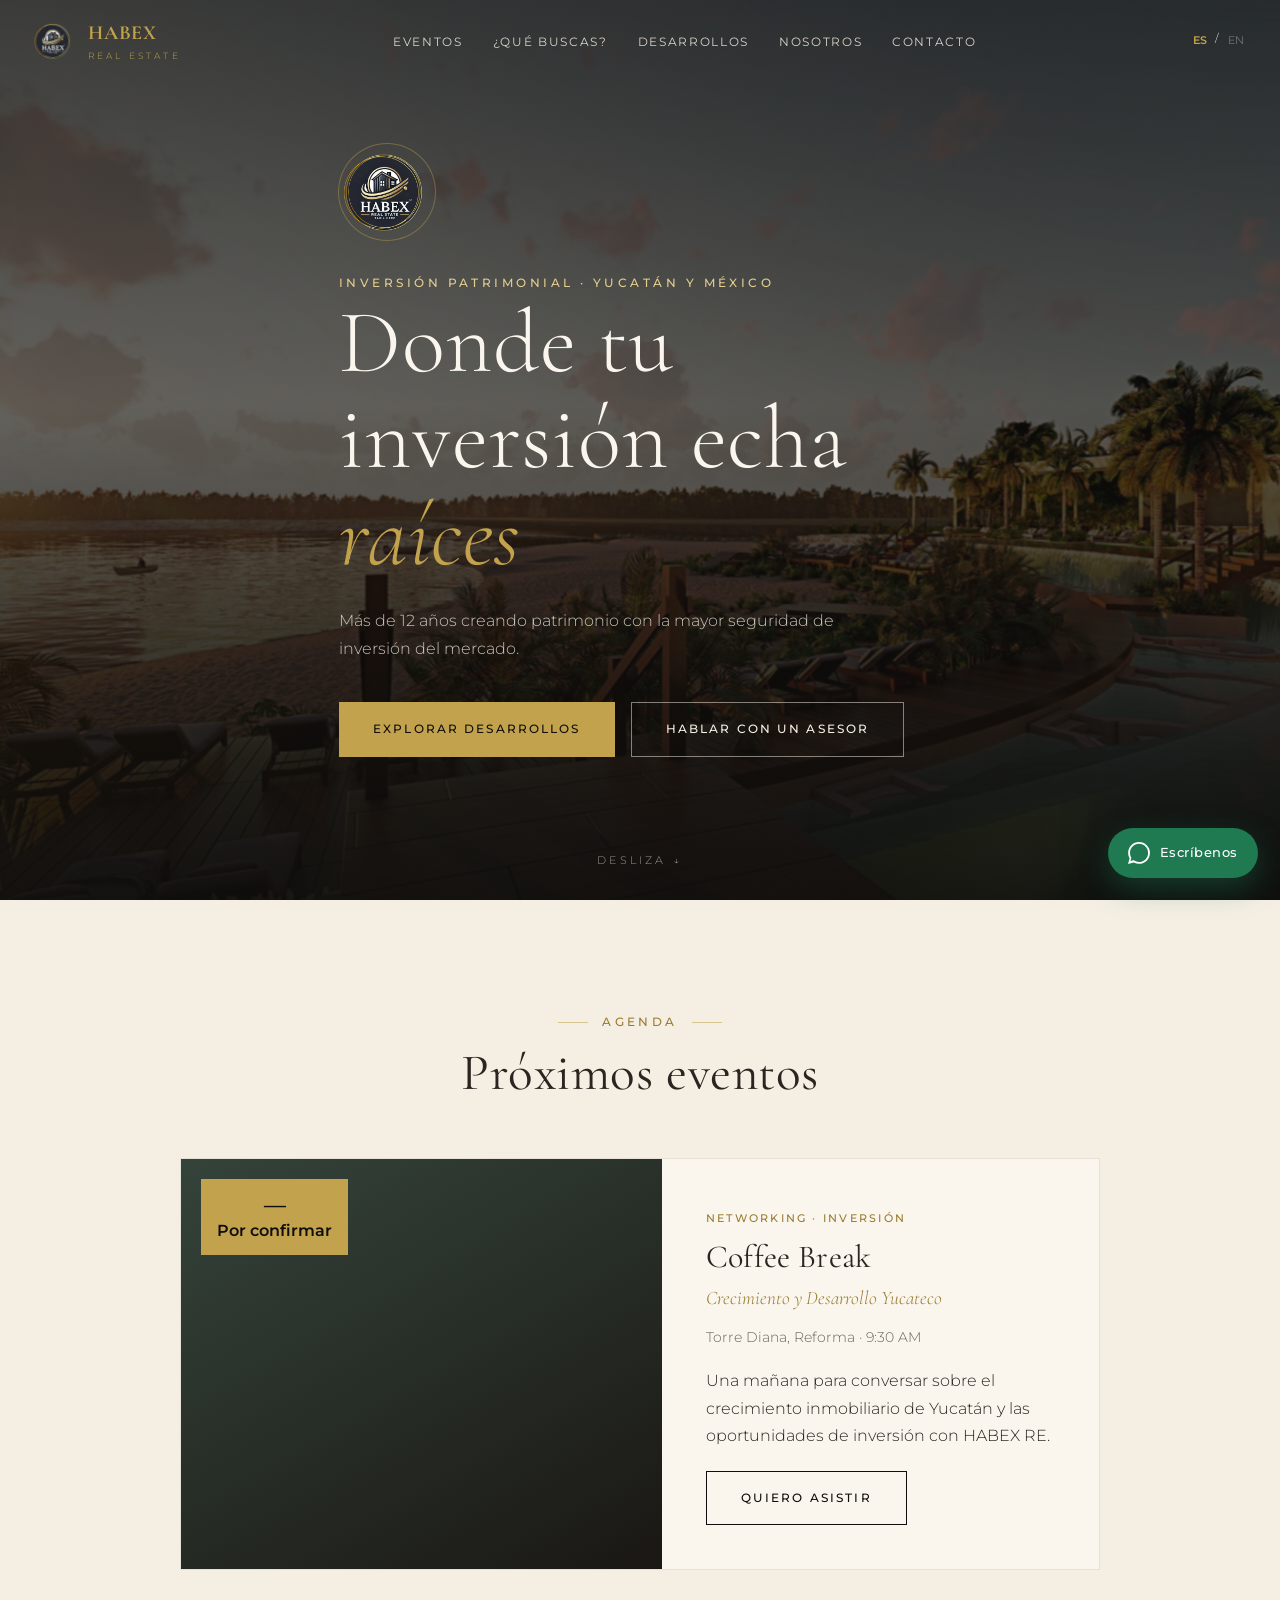
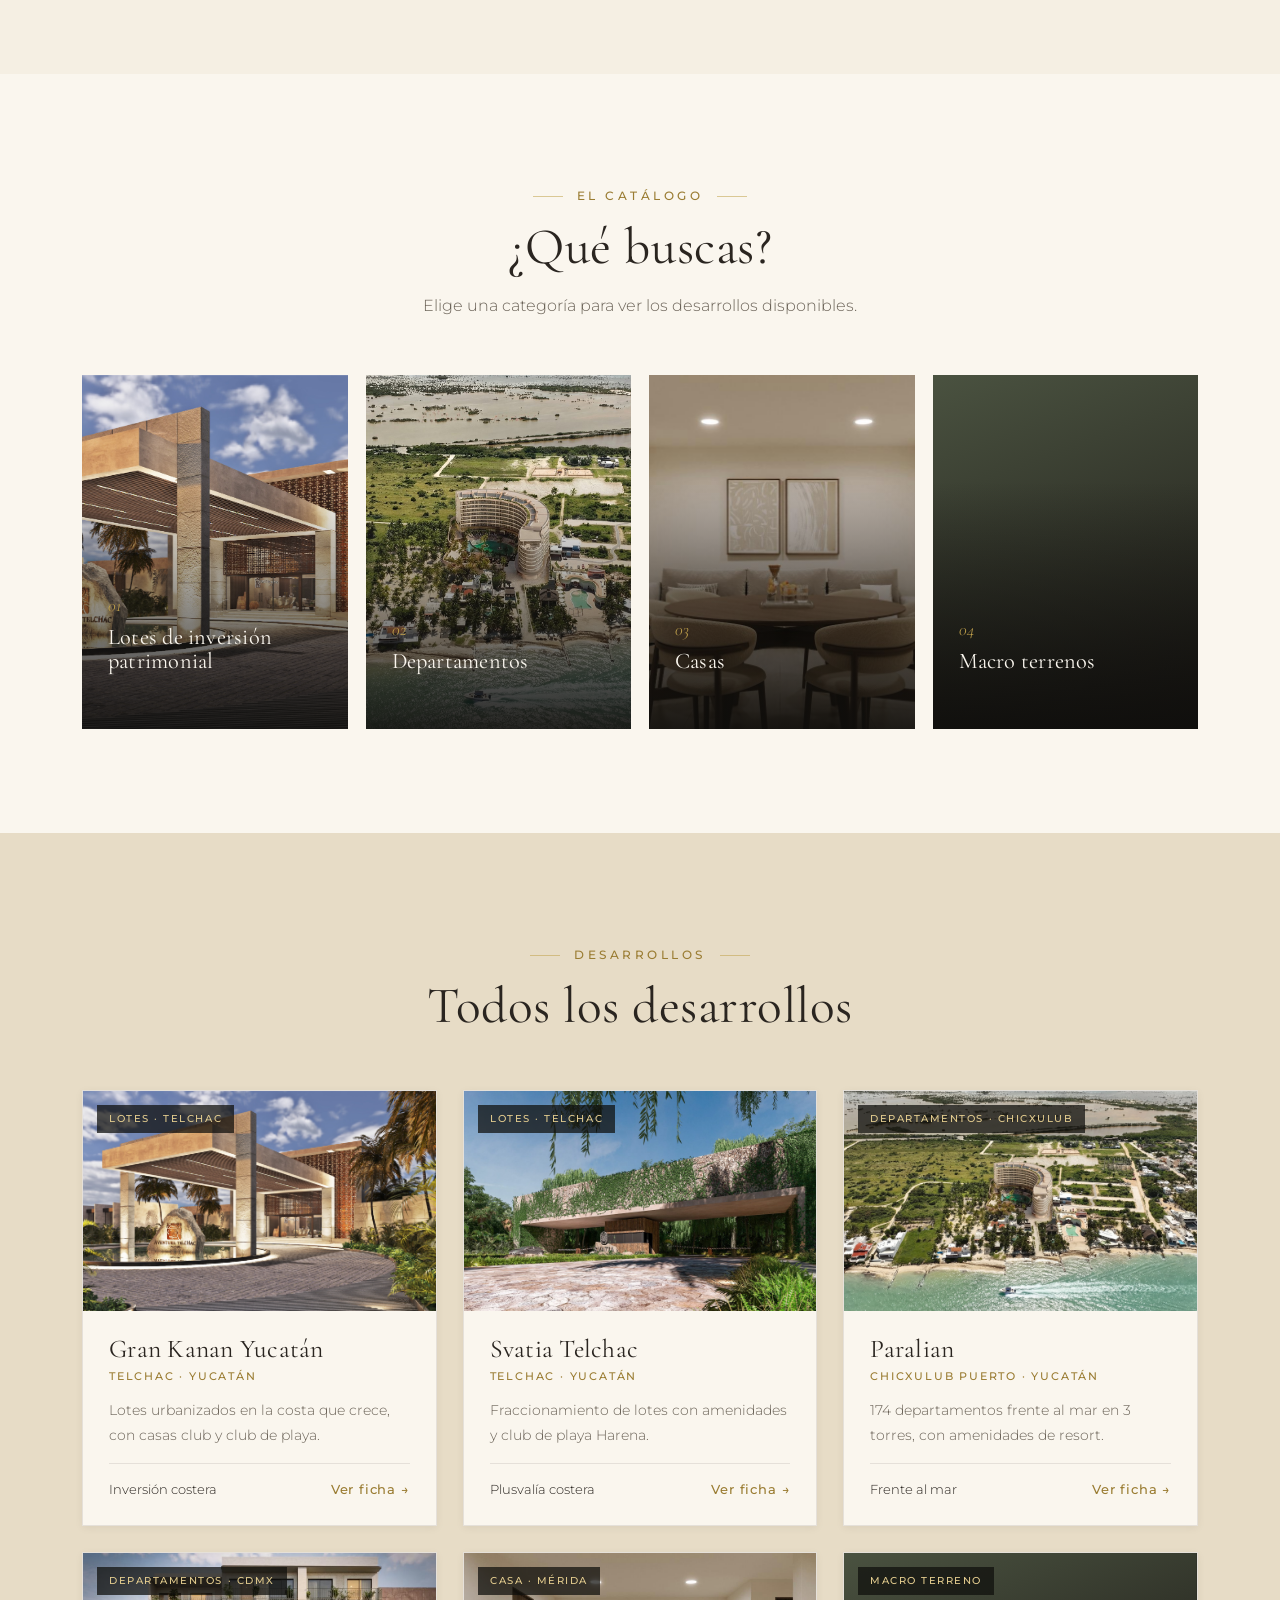
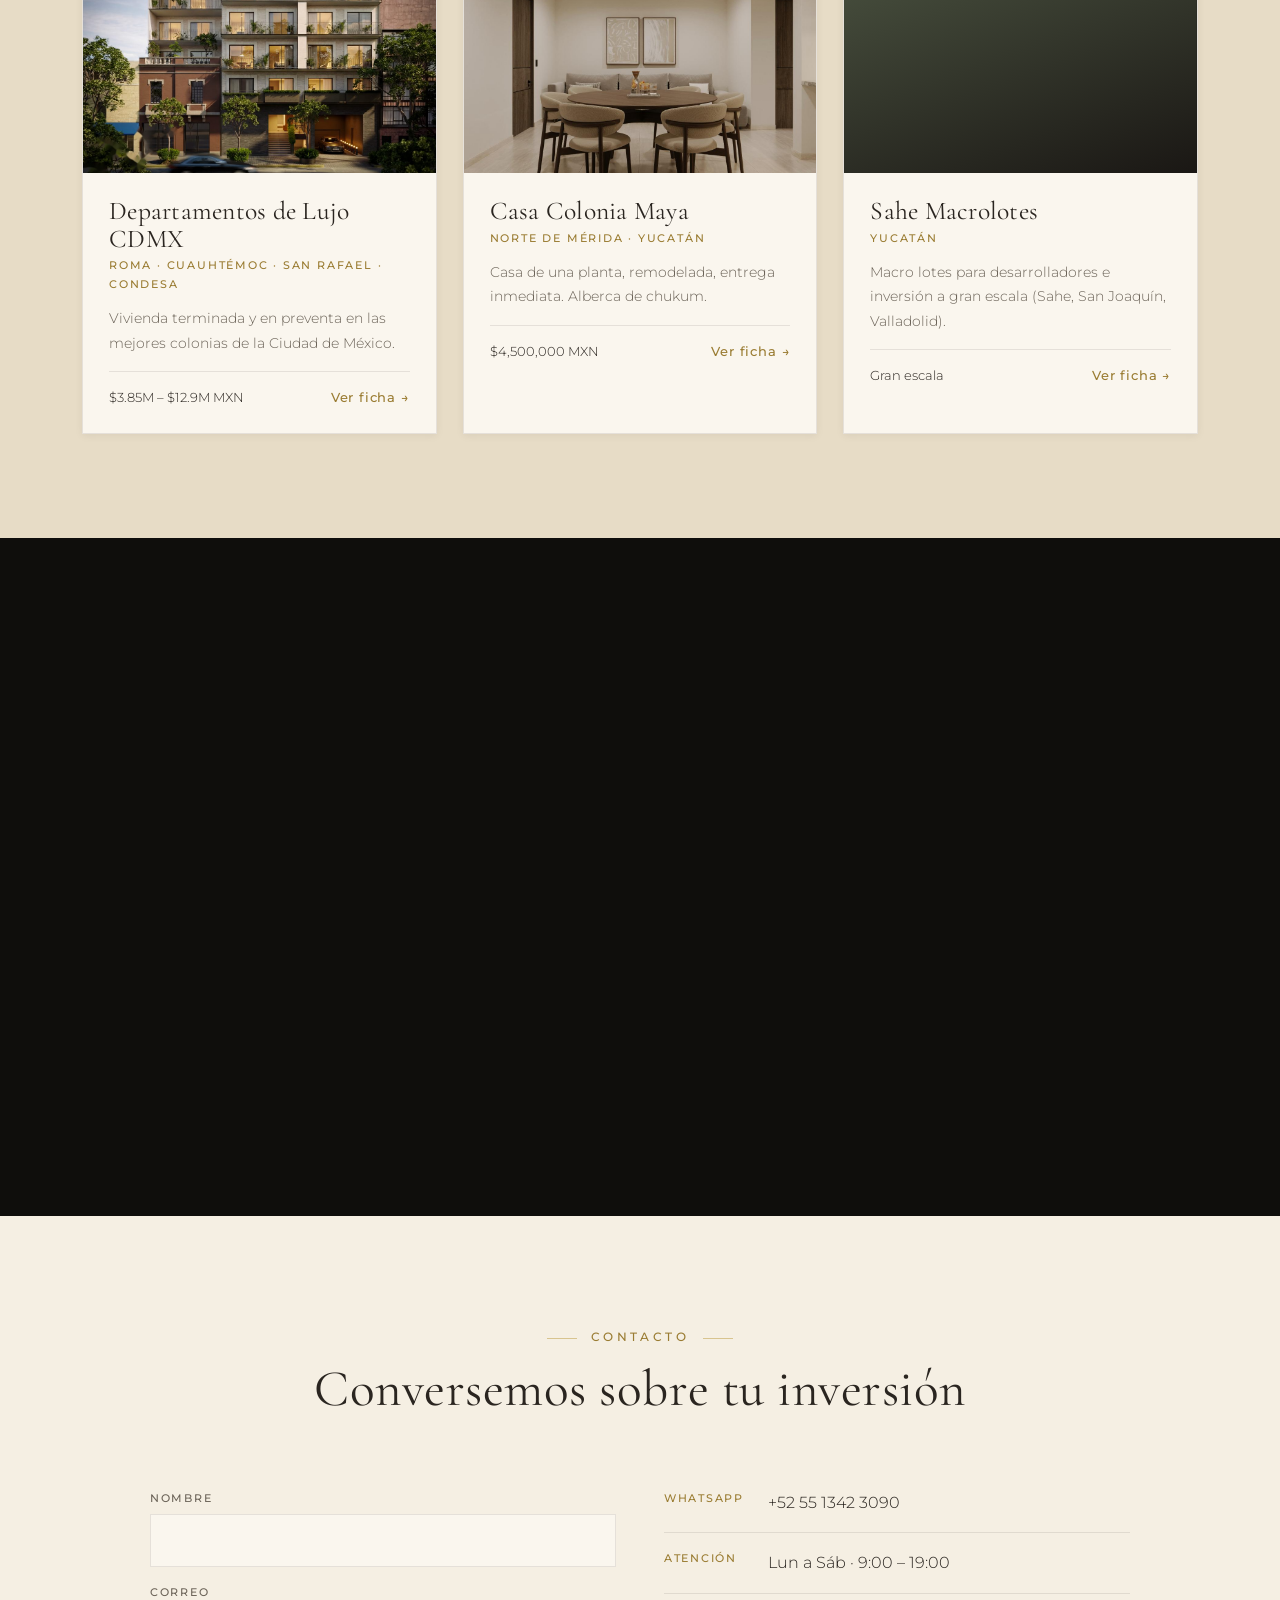
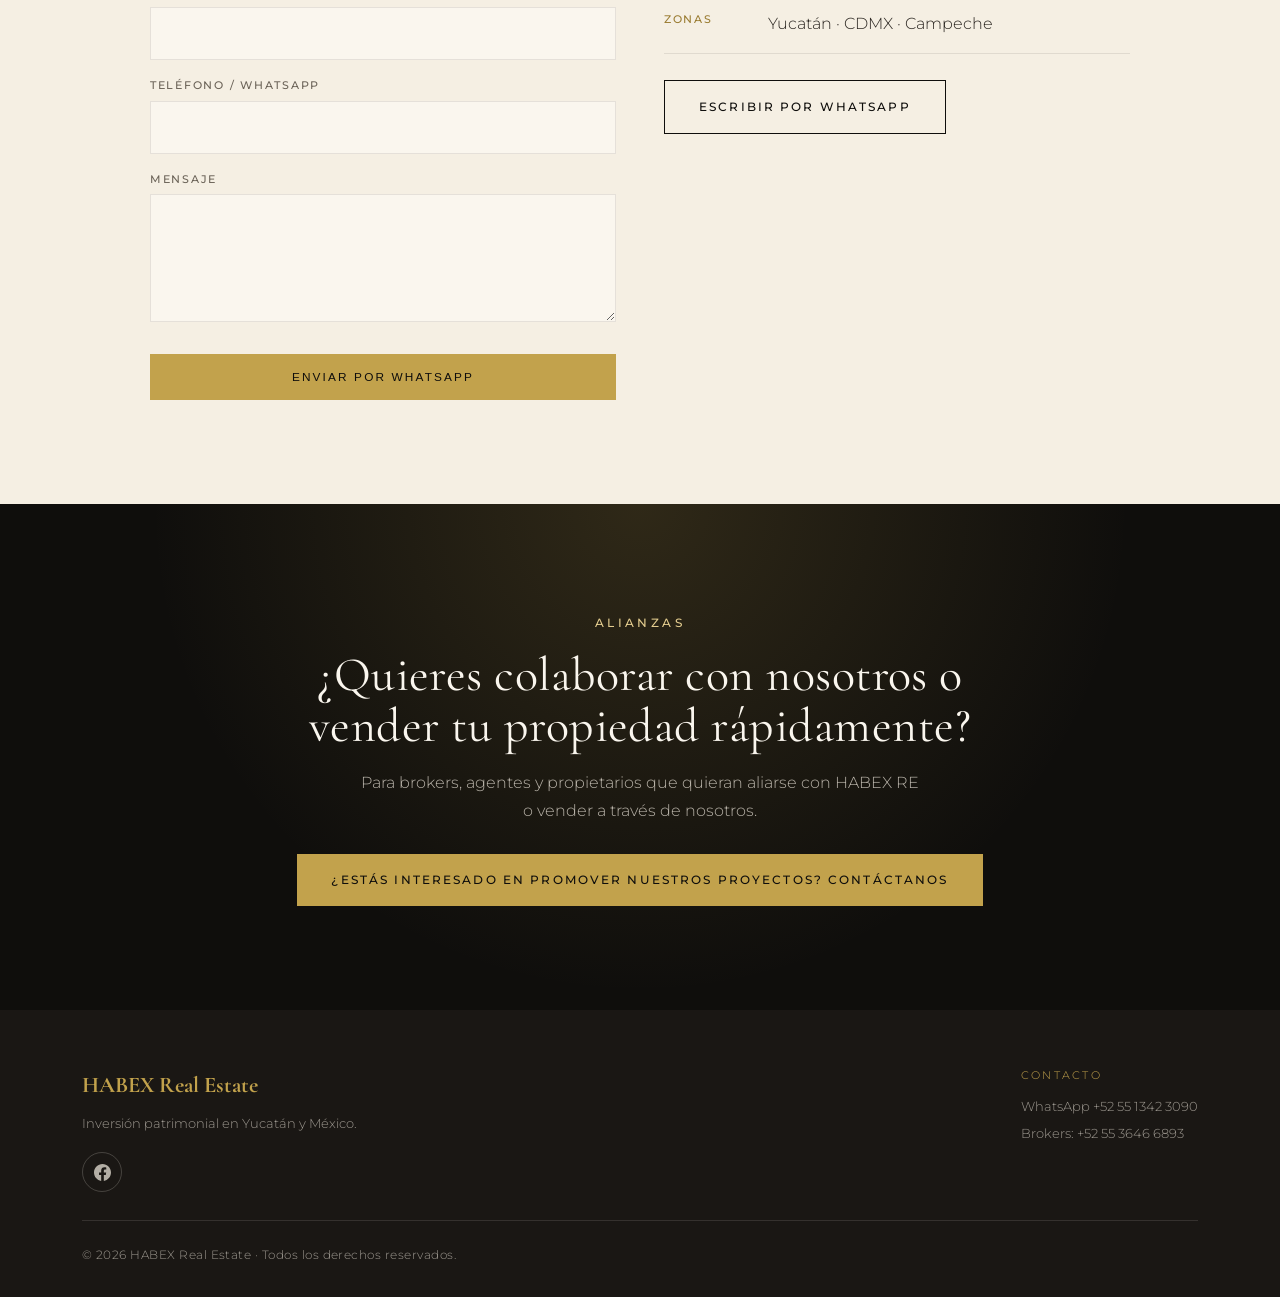
==== index.html @ e65653e1 "Sitio HABEX para publicacion en GitHub Pages" ====
<!DOCTYPE html>
<html lang="es">
<head>
<meta charset="UTF-8">
<meta name="viewport" content="width=device-width, initial-scale=1.0">
<title>HABEX Real Estate — Inversión patrimonial en Yucatán</title>
<meta name="description" content="HABEX Real Estate: lotes de inversión, departamentos, casas y macro terrenos en Yucatán y México. Más de 12 años creando patrimonio.">
<link rel="preconnect" href="https://fonts.googleapis.com">
<link rel="preconnect" href="https://fonts.gstatic.com" crossorigin>
<link href="https://fonts.googleapis.com/css2?family=Cormorant+Garamond:ital,wght@0,300;0,400;0,500;0,600;1,400;1,500&family=Montserrat:wght@300;400;500;600&display=swap" rel="stylesheet">
<link rel="stylesheet" href="assets/css/styles.css">
</head>
<body>

<a class="skip-link" href="#buscas" data-es="Saltar al contenido" data-en="Skip to content">Saltar al contenido</a>

<!-- ============ NAV ============ -->
<header class="nav" id="nav">
  <a href="#inicio" class="brand">
    <img src="assets/img/logo/habex-logo.png" alt="HABEX Real Estate">
    <span style="display:flex;flex-direction:column"><b>HABEX</b><span>Real Estate</span></span>
  </a>
  <nav>
    <ul>
      <li><a href="#eventos" data-es="Eventos" data-en="Events">Eventos</a></li>
      <li><a href="#buscas" data-es="¿Qué buscas?" data-en="What are you looking for?">¿Qué buscas?</a></li>
      <li><a href="#catalogo" data-es="Desarrollos" data-en="Properties">Desarrollos</a></li>
      <li><a href="#nosotros" data-es="Nosotros" data-en="About">Nosotros</a></li>
      <li><a href="#contacto" data-es="Contacto" data-en="Contact">Contacto</a></li>
    </ul>
  </nav>
  <div class="tools">
    <div class="lang">
      <button data-lang="es" class="active">ES</button><span>/</span><button data-lang="en">EN</button>
    </div>
    <button class="nav-toggle" id="navToggle" aria-label="Menú">☰</button>
  </div>
</header>

<!-- ============ HERO ============ -->
<section class="hero" id="inicio">
  <div class="bg" style="background-image:url('assets/img/gran-kanan/gran-kanan-02.png')"></div>
  <div class="wrap stagger">
    <img src="assets/img/logo/habex-logo.png" alt="HABEX" class="logo-xl reveal">
    <span class="eyebrow reveal" style="color:var(--dorado-claro)" data-es="Inversión patrimonial · Yucatán y México" data-en="Patrimonial investment · Yucatán & Mexico">Inversión patrimonial · Yucatán y México</span>
    <h1 class="reveal" data-es="Donde tu inversión echa <em>raíces</em>" data-en="Where your investment takes <em>root</em>">Donde tu inversión echa <em>raíces</em></h1>
    <p class="reveal" data-es="Más de 12 años creando patrimonio con la mayor seguridad de inversión del mercado." data-en="Over 12 years building wealth with the market's strongest investment security.">Más de 12 años creando patrimonio con la mayor seguridad de inversión del mercado.</p>
    <div class="cta-row reveal">
      <a href="#buscas" class="btn btn-gold" data-es="Explorar desarrollos" data-en="Explore properties">Explorar desarrollos</a>
      <a href="#contacto" class="btn btn-ghost-light" data-es="Hablar con un asesor" data-en="Talk to an advisor">Hablar con un asesor</a>
    </div>
  </div>
  <div class="scroll-hint" data-es="Desliza" data-en="Scroll">Desliza ↓</div>
</section>

<!-- ============ EVENTOS ============ -->
<section class="sec sec-events" id="eventos">
  <div class="wrap">
    <div class="sec-head reveal">
      <span class="eyebrow" data-es="Agenda" data-en="Calendar">Agenda</span>
      <h2 data-es="Próximos eventos" data-en="Upcoming events">Próximos eventos</h2>
    </div>
    <div class="event reveal">
      <div class="img">
        <div class="date"><b>—</b><span data-es="Por confirmar" data-en="TBC">Por confirmar</span></div>
      </div>
      <div class="body">
        <span class="tag" data-es="Networking · Inversión" data-en="Networking · Investment">Networking · Inversión</span>
        <h3>Coffee Break</h3>
        <p style="font-family:var(--serif);font-style:italic;font-size:1.2rem;color:var(--dorado-oscuro);margin-bottom:10px" data-es="Crecimiento y Desarrollo Yucateco" data-en="Yucatán Growth & Development">Crecimiento y Desarrollo Yucateco</p>
        <div class="where">Torre Diana, Reforma · 9:30 AM</div>
        <p data-es="Una mañana para conversar sobre el crecimiento inmobiliario de Yucatán y las oportunidades de inversión con HABEX RE." data-en="A morning to discuss Yucatán's real estate growth and investment opportunities with HABEX RE.">Una mañana para conversar sobre el crecimiento inmobiliario de Yucatán y las oportunidades de inversión con HABEX RE.</p>
        <a href="#contacto" class="btn btn-ghost" style="margin-top:22px" data-es="Quiero asistir" data-en="I want to attend">Quiero asistir</a>
      </div>
    </div>
  </div>
</section>

<!-- ============ ¿QUÉ BUSCAS? ============ -->
<section class="sec" id="buscas">
  <div class="wrap">
    <div class="sec-head reveal">
      <span class="eyebrow" data-es="El catálogo" data-en="The catalog">El catálogo</span>
      <h2 data-es="¿Qué buscas?" data-en="What are you looking for?">¿Qué buscas?</h2>
      <p data-es="Elige una categoría para ver los desarrollos disponibles." data-en="Choose a category to see available properties.">Elige una categoría para ver los desarrollos disponibles.</p>
    </div>
    <div class="cats stagger">
      <a class="cat cat-fallback-1 reveal" data-filter="lotes" href="#catalogo">
        <div class="c-bg" style="background-image:url('assets/img/gran-kanan/gran-kanan-01.png')"></div>
        <span class="num">01</span>
        <h3 data-es="Lotes de inversión patrimonial" data-en="Patrimonial investment lots">Lotes de inversión patrimonial</h3>
        <span class="go" data-es="Ver desarrollos →" data-en="View properties →">Ver desarrollos →</span>
      </a>
      <a class="cat cat-fallback-2 reveal" data-filter="departamentos" href="#catalogo">
        <div class="c-bg" style="background-image:url('assets/img/paralian/paralian-01.jpg')"></div>
        <span class="num">02</span>
        <h3 data-es="Departamentos" data-en="Apartments">Departamentos</h3>
        <span class="go" data-es="Ver desarrollos →" data-en="View properties →">Ver desarrollos →</span>
      </a>
      <a class="cat cat-fallback-3 reveal" data-filter="casas" href="#catalogo">
        <div class="c-bg" style="background-image:url('assets/img/casa-colonia-maya/colonia-maya-01.png')"></div>
        <span class="num">03</span>
        <h3 data-es="Casas" data-en="Houses">Casas</h3>
        <span class="go" data-es="Ver desarrollos →" data-en="View properties →">Ver desarrollos →</span>
      </a>
      <a class="cat cat-fallback-4 reveal" data-filter="macro" href="#catalogo">
        <div class="c-bg"></div>
        <span class="num">04</span>
        <h3 data-es="Macro terrenos" data-en="Macro land">Macro terrenos</h3>
        <span class="go" data-es="Ver desarrollos →" data-en="View properties →">Ver desarrollos →</span>
      </a>
    </div>
  </div>
</section>

<!-- ============ CATÁLOGO ============ -->
<section class="sec sec-catalog" id="catalogo">
  <div class="wrap">
    <div class="sec-head reveal">
      <span class="eyebrow" data-es="Desarrollos" data-en="Properties">Desarrollos</span>
      <h2 id="catTitle" data-es="Todos los desarrollos" data-en="All properties">Todos los desarrollos</h2>
    </div>
    <div class="dev-grid stagger" id="devGrid">

      <article class="devcard reveal" data-cat="lotes">
        <a href="pages/desarrollo-gran-kanan.html"><div class="img" style="background-image:url('assets/img/gran-kanan/gran-kanan-01.png')"><span class="pill">Lotes · Telchac</span></div></a>
        <div class="body">
          <h3>Gran Kanan Yucatán</h3>
          <div class="loc">Telchac · Yucatán</div>
          <p class="desc" data-es="Lotes urbanizados en la costa que crece, con casas club y club de playa." data-en="Urbanized lots on the rising coast, with club houses and beach club.">Lotes urbanizados en la costa que crece, con casas club y club de playa.</p>
          <div class="row"><span data-es="Inversión costera" data-en="Coastal investment">Inversión costera</span><a class="more" href="pages/desarrollo-gran-kanan.html" data-es="Ver ficha →" data-en="View details →">Ver ficha →</a></div>
        </div>
      </article>

      <article class="devcard reveal" data-cat="lotes">
        <a href="pages/desarrollo-svatia.html"><div class="img" style="background-image:url('assets/img/svatia/svatia-01.jpg')"><span class="pill">Lotes · Telchac</span></div></a>
        <div class="body">
          <h3>Svatia Telchac</h3>
          <div class="loc">Telchac · Yucatán</div>
          <p class="desc" data-es="Fraccionamiento de lotes con amenidades y club de playa Harena." data-en="Lot development with amenities and Harena beach club.">Fraccionamiento de lotes con amenidades y club de playa Harena.</p>
          <div class="row"><span data-es="Plusvalía costera" data-en="Coastal appreciation">Plusvalía costera</span><a class="more" href="pages/desarrollo-svatia.html" data-es="Ver ficha →" data-en="View details →">Ver ficha →</a></div>
        </div>
      </article>

      <article class="devcard reveal" data-cat="departamentos">
        <a href="pages/desarrollo-paralian.html"><div class="img" style="background-image:url('assets/img/paralian/paralian-01.jpg')"><span class="pill">Departamentos · Chicxulub</span></div></a>
        <div class="body">
          <h3>Paralian</h3>
          <div class="loc">Chicxulub Puerto · Yucatán</div>
          <p class="desc" data-es="174 departamentos frente al mar en 3 torres, con amenidades de resort." data-en="174 beachfront apartments in 3 towers, with resort amenities.">174 departamentos frente al mar en 3 torres, con amenidades de resort.</p>
          <div class="row"><span data-es="Frente al mar" data-en="Beachfront">Frente al mar</span><a class="more" href="pages/desarrollo-paralian.html" data-es="Ver ficha →" data-en="View details →">Ver ficha →</a></div>
        </div>
      </article>

      <article class="devcard reveal" data-cat="departamentos">
        <a href="pages/desarrollo-cdmx.html"><div class="img" style="background-image:url('assets/img/cdmx/cdmx-01.jpg')"><span class="pill" data-es="Departamentos · CDMX" data-en="Apartments · CDMX">Departamentos · CDMX</span></div></a>
        <div class="body">
          <h3 data-es="Departamentos de Lujo CDMX" data-en="Luxury Apartments CDMX">Departamentos de Lujo CDMX</h3>
          <div class="loc">Roma · Cuauhtémoc · San Rafael · Condesa</div>
          <p class="desc" data-es="Vivienda terminada y en preventa en las mejores colonias de la Ciudad de México." data-en="Move-in-ready and presale homes in Mexico City's best neighborhoods.">Vivienda terminada y en preventa en las mejores colonias de la Ciudad de México.</p>
          <div class="row"><span>$3.85M – $12.9M MXN</span><a class="more" href="pages/desarrollo-cdmx.html" data-es="Ver ficha →" data-en="View details →">Ver ficha →</a></div>
        </div>
      </article>

      <article class="devcard reveal" data-cat="casas">
        <a href="pages/desarrollo-colonia-maya.html"><div class="img" style="background-image:url('assets/img/casa-colonia-maya/colonia-maya-01.png')"><span class="pill" data-es="Casa · Mérida" data-en="House · Mérida">Casa · Mérida</span></div></a>
        <div class="body">
          <h3 data-es="Casa Colonia Maya" data-en="Colonia Maya House">Casa Colonia Maya</h3>
          <div class="loc" data-es="Norte de Mérida · Yucatán" data-en="North Mérida · Yucatán">Norte de Mérida · Yucatán</div>
          <p class="desc" data-es="Casa de una planta, remodelada, entrega inmediata. Alberca de chukum." data-en="Single-level remodeled house, immediate delivery. Chukum pool.">Casa de una planta, remodelada, entrega inmediata. Alberca de chukum.</p>
          <div class="row"><span>$4,500,000 MXN</span><a class="more" href="pages/desarrollo-colonia-maya.html" data-es="Ver ficha →" data-en="View details →">Ver ficha →</a></div>
        </div>
      </article>

      <article class="devcard reveal" data-cat="macro">
        <a href="pages/desarrollo-macroterrenos.html"><div class="img cat-fallback-4"><span class="pill" data-es="Macro terreno" data-en="Macro land">Macro terreno</span></div></a>
        <div class="body">
          <h3>Sahe Macrolotes</h3>
          <div class="loc">Yucatán</div>
          <p class="desc" data-es="Macro lotes para desarrolladores e inversión a gran escala (Sahe, San Joaquín, Valladolid)." data-en="Macro lots for developers and large-scale investment (Sahe, San Joaquín, Valladolid).">Macro lotes para desarrolladores e inversión a gran escala (Sahe, San Joaquín, Valladolid).</p>
          <div class="row"><span data-es="Gran escala" data-en="Large scale">Gran escala</span><a class="more" href="pages/desarrollo-macroterrenos.html" data-es="Ver ficha →" data-en="View details →">Ver ficha →</a></div>
        </div>
      </article>

    </div>
  </div>
</section>

<!-- ============ NOSOTROS ============ -->
<section class="sec sec-about" id="nosotros">
  <div class="wrap">
    <div class="sec-head reveal">
      <span class="eyebrow" data-es="Quiénes somos" data-en="About us">Quiénes somos</span>
      <h2 data-es="Patrimonio con raíces firmes" data-en="Wealth with firm roots">Patrimonio con raíces firmes</h2>
      <p data-es="Somos una empresa con más de 12 años de experiencia en el sector inmobiliario, dedicada a brindar el mejor servicio y las mejores inversiones en bienes raíces, con la mayor seguridad de inversión del mercado." data-en="A company with over 12 years of experience in real estate, dedicated to the best service and the best property investments, with the market's strongest investment security.">Somos una empresa con más de 12 años de experiencia en el sector inmobiliario, dedicada a brindar el mejor servicio y las mejores inversiones en bienes raíces, con la mayor seguridad de inversión del mercado.</p>
    </div>
    <div class="stats stagger">
      <div class="s reveal"><b>+12</b><span data-es="Años de experiencia" data-en="Years of experience">Años de experiencia</span></div>
      <div class="s reveal"><b>4</b><span data-es="Categorías de inversión" data-en="Investment categories">Categorías de inversión</span></div>
      <div class="s reveal"><b>100%</b><span data-es="Seguridad jurídica" data-en="Legal certainty">Seguridad jurídica</span></div>
    </div>
    <div class="about-grid stagger">
      <div class="item reveal"><h3 data-es="Responsabilidad" data-en="Responsibility">Responsabilidad</h3><p data-es="Acompañamos cada inversión de principio a fin, con procesos claros y seguros." data-en="We support every investment end to end, with clear and secure processes.">Acompañamos cada inversión de principio a fin, con procesos claros y seguros.</p></div>
      <div class="item reveal"><h3 data-es="Honestidad" data-en="Honesty">Honestidad</h3><p data-es="Información transparente: precios, rendimientos y avances reales, siempre." data-en="Transparent information: real prices, returns and progress, always.">Información transparente: precios, rendimientos y avances reales, siempre.</p></div>
      <div class="item reveal"><h3 data-es="Servicio" data-en="Service">Servicio</h3><p data-es="Atención personalizada para clientes, brokers y propietarios aliados." data-en="Personalized attention for clients, brokers and partner owners.">Atención personalizada para clientes, brokers y propietarios aliados.</p></div>
    </div>
  </div>
</section>

<!-- ============ CONTACTO ============ -->
<section class="sec sec-contact" id="contacto">
  <div class="wrap">
    <div class="sec-head reveal">
      <span class="eyebrow" data-es="Contacto" data-en="Contact">Contacto</span>
      <h2 data-es="Conversemos sobre tu inversión" data-en="Let's talk about your investment">Conversemos sobre tu inversión</h2>
    </div>
    <div class="contact-grid reveal">
      <form class="form" onsubmit="return habexSubmit(event)" novalidate>
        <label for="f-nombre" data-es="Nombre" data-en="Name">Nombre</label>
        <input id="f-nombre" type="text" name="nombre" required autocomplete="name">
        <label for="f-email" data-es="Correo" data-en="Email">Correo</label>
        <input id="f-email" type="email" name="email" required autocomplete="email">
        <label for="f-tel" data-es="Teléfono / WhatsApp" data-en="Phone / WhatsApp">Teléfono / WhatsApp</label>
        <input id="f-tel" type="tel" name="tel" autocomplete="tel" inputmode="tel">
        <label for="f-msg" data-es="Mensaje" data-en="Message">Mensaje</label>
        <textarea id="f-msg" name="mensaje" rows="4"></textarea>
        <button type="submit" class="btn btn-gold" style="margin-top:24px;width:100%;justify-content:center" data-es="Enviar por WhatsApp" data-en="Send via WhatsApp">Enviar por WhatsApp</button>
        <p class="form-msg" id="formMsg" role="status" aria-live="polite" hidden></p>
      </form>
      <div class="contact-info">
        <div class="line"><span class="k">WhatsApp</span><a href="https://wa.me/525513423090" target="_blank">+52 55 1342 3090</a></div>
        <div class="line"><span class="k" data-es="Atención" data-en="Hours">Atención</span><span data-es="Lun a Sáb · 9:00 – 19:00" data-en="Mon–Sat · 9:00 – 19:00">Lun a Sáb · 9:00 – 19:00</span></div>
        <div class="line"><span class="k" data-es="Zonas" data-en="Areas">Zonas</span><span>Yucatán · CDMX · Campeche</span></div>
        <a href="https://wa.me/525513423090" target="_blank" class="btn btn-ghost" style="margin-top:26px" data-es="Escribir por WhatsApp" data-en="Message on WhatsApp">Escribir por WhatsApp</a>
      </div>
    </div>
  </div>
</section>

<!-- ============ COLABORACIÓN ============ -->
<section class="sec sec-collab" id="colaboracion">
  <div class="wrap reveal">
    <span class="eyebrow" style="color:var(--dorado-claro)" data-es="Alianzas" data-en="Partnerships">Alianzas</span>
    <h2 data-es="¿Quieres colaborar con nosotros o vender tu propiedad rápidamente?" data-en="Want to partner with us or sell your property fast?">¿Quieres colaborar con nosotros o vender tu propiedad rápidamente?</h2>
    <p data-es="Para brokers, agentes y propietarios que quieran aliarse con HABEX RE o vender a través de nosotros." data-en="For brokers, agents and owners who want to partner with HABEX RE or sell through us.">Para brokers, agentes y propietarios que quieran aliarse con HABEX RE o vender a través de nosotros.</p>
    <a href="https://wa.me/525536466893?text=Estoy%20interesado%20en%20promover%20sus%20proyectos" target="_blank" class="btn btn-gold" data-es="¿Estás interesado en promover nuestros proyectos? Contáctanos" data-en="Interested in promoting our projects? Contact us">¿Estás interesado en promover nuestros proyectos? Contáctanos</a>
  </div>
</section>

<!-- ============ FOOTER ============ -->
<footer class="footer">
  <div class="wrap">
    <div class="top">
      <div class="brand"><b>HABEX Real Estate</b><p style="margin-top:8px;font-size:.82rem" data-es="Inversión patrimonial en Yucatán y México." data-en="Patrimonial investment in Yucatán & Mexico.">Inversión patrimonial en Yucatán y México.</p><div class="social"><a href="https://www.facebook.com/profile.php?id=61575187408330" target="_blank" rel="noopener" aria-label="Facebook"><svg viewBox="0 0 24 24"><path d="M24 12.07C24 5.4 18.63 0 12 0S0 5.4 0 12.07C0 18.1 4.39 23.1 10.13 24v-8.44H7.08v-3.49h3.05V9.41c0-3.02 1.79-4.69 4.53-4.69 1.31 0 2.68.24 2.68.24v2.97h-1.51c-1.49 0-1.95.93-1.95 1.88v2.26h3.32l-.53 3.49h-2.79V24C19.61 23.1 24 18.1 24 12.07z"/></svg></a></div></div>
      <div>
        <p style="color:var(--dorado);font-size:.7rem;letter-spacing:.2em;text-transform:uppercase;margin-bottom:10px" data-es="Contacto" data-en="Contact">Contacto</p>
        <p style="font-size:.84rem"><a href="https://wa.me/525513423090">WhatsApp +52 55 1342 3090</a></p>
        <p style="font-size:.84rem;margin-top:4px" data-es="Brokers:" data-en="Brokers:">Brokers: <a href="https://wa.me/525536466893">+52 55 3646 6893</a></p>
      </div>
    </div>
    <div class="legal">© <span id="yr"></span> HABEX Real Estate · <span data-es="Todos los derechos reservados." data-en="All rights reserved.">Todos los derechos reservados.</span></div>
  </div>
</footer>

<!-- WhatsApp flotante -->
<a href="https://wa.me/525513423090" target="_blank" class="wa-float" aria-label="WhatsApp">
  <svg viewBox="0 0 24 24"><path d="M.057 24l1.687-6.163a11.867 11.867 0 01-1.587-5.945C.16 5.335 5.495 0 12.05 0a11.82 11.82 0 018.413 3.488 11.82 11.82 0 013.48 8.414c-.003 6.557-5.338 11.892-11.893 11.892a11.9 11.9 0 01-5.688-1.448L.057 24zm6.597-3.807c1.676.995 3.276 1.591 5.392 1.592 5.448 0 9.886-4.434 9.889-9.885.002-5.462-4.415-9.89-9.881-9.892-5.452 0-9.887 4.434-9.889 9.884a9.86 9.86 0 001.51 5.26l-.999 3.648 3.978-1.197z"/></svg>
  <span data-es="Escríbenos" data-en="Chat with us">Escríbenos</span>
</a>

<script src="assets/js/main.js"></script>
</body>
</html>
---- assets/css/styles.css ----
/* ============================================================
   HABEX RE — Sistema de diseño "Luxury Natural"
   Tokens + componentes. Sin dependencias / sin build.
   ============================================================ */
:root{
  --negro:#0F0E0C; --carbon:#1A1714; --carbon2:#211D18;
  --dorado:#C2A24C; --dorado-claro:#E4CD8F; --dorado-oscuro:#9A7C32;
  --arena:#E7DCC6; --beige:#D9C9A8; --crema:#F5EFE3; --blanco:#FAF6EE;
  --terracota:#B0734E; --verde:#34433A; --olivo:#5A6650;
  --texto:#2A2520; --texto2:#6B6358;
  --linea:rgba(42,37,32,.10);
  --serif:'Cormorant Garamond',Georgia,serif;
  --sans:'Montserrat',-apple-system,Helvetica,Arial,sans-serif;
  --wrap:1180px; --ease:cubic-bezier(.22,.61,.36,1);
}
*{margin:0;padding:0;box-sizing:border-box}
html{scroll-behavior:smooth}
body{font-family:var(--sans);color:var(--texto);background:var(--blanco);line-height:1.7;font-weight:300;overflow-x:hidden}
img{max-width:100%;display:block}
a{color:inherit;text-decoration:none}
h1,h2,h3,h4{font-family:var(--serif);font-weight:400;line-height:1.08;letter-spacing:.01em}
.wrap{max-width:var(--wrap);margin:0 auto;padding:0 32px}
.eyebrow{font-size:.72rem;font-weight:500;letter-spacing:.3em;text-transform:uppercase;color:var(--dorado-oscuro)}
section{position:relative}
.sec{padding:104px 0}
.sec-head{max-width:720px;margin:0 auto 56px;text-align:center}
.sec-head h2{font-size:clamp(2rem,4.4vw,3.2rem);margin-top:14px}
.sec-head p{color:var(--texto2);margin-top:16px}

/* ---------- Botones ---------- */
.btn{display:inline-flex;align-items:center;gap:10px;font-size:.74rem;font-weight:500;letter-spacing:.18em;text-transform:uppercase;padding:16px 34px;cursor:pointer;border:none;transition:all .3s var(--ease)}
.btn-gold{background:var(--dorado);color:var(--negro)}
.btn-gold:hover{background:var(--dorado-claro);transform:translateY(-2px)}
.btn-ghost{background:transparent;color:var(--negro);border:1px solid currentColor}
.btn-ghost:hover{background:var(--negro);color:var(--crema)}
.btn-ghost-light{background:transparent;color:var(--crema);border:1px solid rgba(245,239,227,.5)}
.btn-ghost-light:hover{background:var(--crema);color:var(--negro)}

/* ---------- Header / Nav ---------- */
.nav{position:fixed;top:0;left:0;width:100%;z-index:50;display:flex;align-items:center;justify-content:space-between;padding:18px 32px;transition:all .4s var(--ease)}
.nav.scrolled{background:rgba(15,14,12,.92);backdrop-filter:blur(8px);padding:12px 32px;box-shadow:0 1px 0 rgba(194,162,76,.25)}
.nav .brand{display:flex;align-items:center;gap:12px;color:var(--crema)}
.nav .brand img{width:44px;height:44px;border-radius:50%}
.nav .brand b{font-family:var(--serif);font-size:1.25rem;letter-spacing:.04em}
.nav .brand span{font-size:.58rem;letter-spacing:.34em;text-transform:uppercase;color:var(--dorado);display:block;margin-top:-2px}
.nav ul{display:flex;gap:30px;list-style:none}
.nav ul a{color:var(--crema);font-size:.74rem;letter-spacing:.14em;text-transform:uppercase;font-weight:400;opacity:.85;transition:opacity .25s, color .25s}
.nav ul a:hover{opacity:1;color:var(--dorado-claro)}
.nav .tools{display:flex;align-items:center;gap:18px}
.lang{display:flex;gap:4px;font-size:.7rem;letter-spacing:.1em;color:var(--crema)}
.lang button{background:none;border:none;color:rgba(245,239,227,.5);cursor:pointer;font:inherit;padding:2px 4px}
.lang button.active{color:var(--dorado);font-weight:600}
.nav-toggle{display:none;background:none;border:none;color:var(--crema);font-size:1.6rem;cursor:pointer}

/* ---------- Hero ---------- */
.hero{min-height:100vh;display:flex;align-items:center;color:var(--crema);position:relative;background:var(--negro);overflow:hidden}
.hero .bg{position:absolute;inset:0;background-size:cover;background-position:center;opacity:.55}
.hero::after{content:"";position:absolute;inset:0;background:linear-gradient(to top,rgba(15,14,12,.92),rgba(15,14,12,.35) 55%,rgba(15,14,12,.6))}
.hero .wrap{position:relative;z-index:3}
.hero .logo-xl{width:96px;height:96px;border-radius:50%;margin-bottom:28px;box-shadow:0 0 0 1px rgba(194,162,76,.4)}
.hero h1{font-size:clamp(2.8rem,7vw,5.8rem);font-weight:300;color:var(--blanco);max-width:14ch}
.hero h1 em{color:var(--dorado);font-style:italic}
.hero p{margin-top:22px;max-width:520px;font-size:1.02rem;color:rgba(245,239,227,.8)}
.hero .cta-row{margin-top:40px;display:flex;gap:16px;flex-wrap:wrap}
.scroll-hint{position:absolute;bottom:30px;left:50%;transform:translateX(-50%);z-index:3;color:rgba(245,239,227,.6);font-size:.66rem;letter-spacing:.3em;text-transform:uppercase;animation:bob 2.4s infinite}
@keyframes bob{0%,100%{transform:translate(-50%,0)}50%{transform:translate(-50%,8px)}}

/* ---------- Eventos ---------- */
.sec-events{background:var(--crema)}
.event{display:grid;grid-template-columns:1.1fr 1fr;gap:0;background:var(--blanco);border:1px solid var(--linea);overflow:hidden;max-width:920px;margin:0 auto}
.event .img{min-height:300px;background:linear-gradient(150deg,#34433a,#1a1714);position:relative}
.event .img .date{position:absolute;top:20px;left:20px;background:var(--dorado);color:var(--negro);padding:10px 16px;text-align:center;font-weight:600}
.event .img .date b{display:block;font-family:var(--serif);font-size:1.8rem;line-height:1}
.event .body{padding:44px}
.event .body .tag{color:var(--dorado-oscuro);font-size:.7rem;letter-spacing:.2em;text-transform:uppercase;font-weight:500}
.event .body h3{font-size:2rem;margin:10px 0 8px}
.event .body .where{color:var(--texto2);font-size:.9rem;margin-bottom:18px}

/* ---------- ¿Qué buscas? ---------- */
.cats{display:grid;grid-template-columns:repeat(4,1fr);gap:18px}
.cat{position:relative;aspect-ratio:3/4;color:var(--crema);overflow:hidden;display:flex;flex-direction:column;justify-content:flex-end;padding:26px;cursor:pointer;transition:transform .5s var(--ease)}
.cat .c-bg{position:absolute;inset:0;background-size:cover;background-position:center;transition:transform .8s var(--ease)}
.cat::after{content:"";position:absolute;inset:0;background:linear-gradient(transparent 30%,rgba(15,14,12,.9))}
.cat:hover{transform:translateY(-8px)}
.cat:hover .c-bg{transform:scale(1.08)}
.cat .num,.cat h3,.cat .go{position:relative;z-index:2}
.cat .num{font-family:var(--serif);font-style:italic;color:var(--dorado);font-size:1.1rem}
.cat h3{font-size:1.4rem;margin-top:4px;color:var(--blanco)}
.cat .go{font-size:.66rem;letter-spacing:.2em;text-transform:uppercase;color:var(--dorado-claro);margin-top:12px;opacity:0;transform:translateY(8px);transition:all .4s var(--ease)}
.cat:hover .go{opacity:1;transform:translateY(0)}
.cat-fallback-1{background:linear-gradient(160deg,#3a4a3c,#1a1714)}
.cat-fallback-2{background:linear-gradient(160deg,#7a6a44,#1a1714)}
.cat-fallback-3{background:linear-gradient(160deg,#9a6b48,#1a1714)}
.cat-fallback-4{background:linear-gradient(160deg,#4a5240,#1a1714)}

/* ---------- Catálogo ---------- */
.sec-catalog{background:var(--arena)}
.dev-grid{display:grid;grid-template-columns:repeat(3,1fr);gap:26px}
.devcard{background:var(--blanco);border:1px solid var(--linea);overflow:hidden;transition:transform .4s var(--ease),box-shadow .4s var(--ease)}
.devcard:hover{transform:translateY(-6px);box-shadow:0 18px 40px rgba(15,14,12,.14)}
.devcard .img{height:220px;background-size:cover;background-position:center;background-color:var(--carbon);position:relative}
.devcard .img .pill{position:absolute;top:14px;left:14px;background:rgba(15,14,12,.72);color:var(--dorado-claro);font-size:.6rem;letter-spacing:.16em;text-transform:uppercase;padding:6px 12px;font-weight:500}
.devcard .body{padding:24px 26px}
.devcard h3{font-size:1.6rem}
.devcard .loc{font-size:.7rem;letter-spacing:.16em;text-transform:uppercase;color:var(--dorado-oscuro);margin:4px 0 12px;font-weight:500}
.devcard .desc{font-size:.9rem;color:var(--texto2);min-height:48px}
.devcard .row{display:flex;justify-content:space-between;align-items:center;border-top:1px solid var(--linea);padding-top:14px;margin-top:16px;font-size:.84rem}
.devcard .row .more{color:var(--dorado-oscuro);font-weight:500;letter-spacing:.06em}

/* ---------- Quiénes somos ---------- */
.sec-about{background:var(--negro);color:var(--crema)}
.sec-about .sec-head h2,.sec-about .sec-head{color:var(--crema)}
.about-grid{display:grid;grid-template-columns:repeat(3,1fr);gap:24px;margin-top:40px}
.about-grid .item{border-top:1px solid rgba(194,162,76,.4);padding-top:20px}
.about-grid .item h3{color:var(--dorado-claro);font-size:1.4rem;margin-bottom:8px}
.about-grid .item p{color:rgba(245,239,227,.75);font-size:.92rem}
.stats{display:flex;gap:56px;justify-content:center;margin-top:8px;flex-wrap:wrap}
.stats .s b{font-family:var(--serif);font-style:italic;color:var(--dorado);font-size:3rem;display:block;line-height:1}
.stats .s span{font-size:.72rem;letter-spacing:.2em;text-transform:uppercase;color:rgba(245,239,227,.6)}

/* ---------- Contacto ---------- */
.sec-contact{background:var(--crema)}
.contact-grid{display:grid;grid-template-columns:1fr 1fr;gap:48px;max-width:980px;margin:0 auto}
.form label{display:block;font-size:.68rem;letter-spacing:.16em;text-transform:uppercase;color:var(--texto2);margin:16px 0 6px;font-weight:500}
.form input,.form textarea{width:100%;border:1px solid var(--linea);background:var(--blanco);padding:13px 16px;font:inherit;font-size:.92rem;color:var(--texto);transition:border-color .25s}
.form input:focus,.form textarea:focus{outline:none;border-color:var(--dorado);box-shadow:0 0 0 3px rgba(194,162,76,.18)}
.form input.invalid,.form textarea.invalid{border-color:var(--terracota);background:rgba(176,115,78,.05)}
.form-msg{margin-top:18px;padding:14px 18px;font-size:.9rem;line-height:1.5}
.form-msg.ok{background:rgba(52,67,58,.1);border-left:3px solid var(--verde);color:var(--texto)}
.form-msg.error{background:rgba(176,115,78,.1);border-left:3px solid var(--terracota);color:var(--texto)}
.contact-info .line{display:flex;gap:14px;align-items:flex-start;padding:16px 0;border-bottom:1px solid var(--linea)}
.contact-info .line .k{font-size:.68rem;letter-spacing:.16em;text-transform:uppercase;color:var(--dorado-oscuro);font-weight:500;min-width:90px}

/* ---------- Colaboración ---------- */
.sec-collab{background:var(--negro);color:var(--crema);text-align:center;position:relative;overflow:hidden}
.sec-collab::before{content:"";position:absolute;inset:0;background:radial-gradient(circle at 50% 0,rgba(194,162,76,.18),transparent 60%)}
.sec-collab>.wrap{position:relative;z-index:2}
.sec-collab h2{font-size:clamp(1.9rem,4vw,3rem);color:var(--blanco);max-width:780px;margin:14px auto 16px}
.sec-collab p{color:rgba(245,239,227,.72);max-width:560px;margin:0 auto 30px}

/* ---------- Footer ---------- */
.footer{background:var(--carbon);color:rgba(245,239,227,.6);padding:56px 0 32px}
.footer .top{display:flex;justify-content:space-between;gap:30px;flex-wrap:wrap;border-bottom:1px solid rgba(245,239,227,.12);padding-bottom:28px}
.footer .brand b{font-family:var(--serif);color:var(--dorado);font-size:1.4rem}
.footer a:hover{color:var(--dorado-claro)}
.footer .legal{margin-top:24px;font-size:.74rem;letter-spacing:.04em}
.footer .social{display:flex;gap:12px;margin-top:18px}
.footer .social a{display:inline-flex;align-items:center;justify-content:center;width:40px;height:40px;border:1px solid rgba(245,239,227,.2);border-radius:50%;color:rgba(245,239,227,.7);transition:border-color .25s var(--ease),color .25s var(--ease),transform .25s var(--ease)}
.footer .social a:hover{border-color:var(--dorado);color:var(--dorado);transform:translateY(-2px)}
.footer .social svg{width:17px;height:17px;fill:currentColor}

/* ---------- WhatsApp flotante ---------- */
.wa-float{position:fixed;right:22px;bottom:22px;z-index:60;display:flex;align-items:center;gap:10px;background:#1f7a52;color:#fff;padding:14px 20px;border-radius:50px;font-size:.8rem;font-weight:500;letter-spacing:.04em;box-shadow:0 10px 30px rgba(31,122,82,.4);transition:transform .3s var(--ease)}
.wa-float:hover{transform:scale(1.05)}
.wa-float svg{width:22px;height:22px;fill:#fff}

/* ---------- Scroll reveal ---------- */
.reveal{opacity:0;transform:translateY(28px);transition:opacity .9s var(--ease),transform .9s var(--ease)}
.reveal.in{opacity:1;transform:none}

/* ---------- i18n ---------- */
[data-en]{}

/* ---------- Responsive ---------- */
@media(max-width:980px){
  .dev-grid,.about-grid{grid-template-columns:repeat(2,1fr)}
  .cats{grid-template-columns:repeat(2,1fr)}
  .event,.contact-grid{grid-template-columns:1fr}
  .event .img{min-height:220px}
}
@media(max-width:880px){
  .nav ul{display:none}
  .nav.open ul{display:flex;position:absolute;top:100%;left:0;width:100%;flex-direction:column;background:rgba(15,14,12,.97);padding:20px 32px;gap:18px}
  .nav-toggle{display:block}
}
@media(max-width:720px){
  .dev-grid,.about-grid,.cats{grid-template-columns:1fr}
  .sec{padding:72px 0}
  .stats{gap:32px}
}
@media(prefers-reduced-motion:reduce){
  *{animation:none!important;transition:none!important}
  .reveal{opacity:1;transform:none}
  .reveal-l,.reveal-r,.reveal-scale{opacity:1!important;transform:none!important}
}

/* ============================================================
   FASE A — Capa editorial "Luxury Natural" + componentes de ficha
   (aditivo; eleva el sistema sin romper lo existente)
   ============================================================ */
:root{
  /* Escala de elevación consistente */
  --sh-1:0 2px 8px rgba(15,14,12,.06);
  --sh-2:0 14px 34px rgba(15,14,12,.12);
  --sh-3:0 28px 70px rgba(15,14,12,.20);
  /* Acentos de oro */
  --oro-grad:linear-gradient(120deg,var(--dorado-oscuro),var(--dorado-claro) 55%,var(--dorado));
  --oro-line:linear-gradient(90deg,transparent,var(--dorado) 50%,transparent);
  /* Ritmo vertical editorial */
  --gap-sec:clamp(80px,10vw,140px);
}

/* ---------- Skip link (accesibilidad) ---------- */
.skip-link{position:fixed;left:12px;top:-60px;z-index:200;background:var(--dorado);color:var(--negro);padding:12px 20px;font-size:.78rem;font-weight:600;letter-spacing:.06em;transition:top .2s var(--ease)}
.skip-link:focus{top:12px;outline:2px solid var(--negro);outline-offset:2px}

/* ---------- Tipografía editorial ---------- */
.display{font-family:var(--serif);font-weight:300;line-height:.98;letter-spacing:-.02em;font-size:clamp(2.8rem,8vw,7rem)}
.display em{font-style:italic;color:var(--dorado)}
.lead{font-size:clamp(1.02rem,1.6vw,1.22rem);line-height:1.75;color:var(--texto2);font-weight:300}
.index-num{font-family:var(--serif);font-style:italic;color:rgba(194,162,76,.32);font-size:clamp(3rem,7vw,5.5rem);line-height:1;display:block}

/* Cabecera de sección con filete de oro */
.sec-head .eyebrow{display:inline-flex;align-items:center;gap:14px}
.sec-head .eyebrow::before,.sec-head .eyebrow::after{content:"";width:30px;height:1px;background:var(--dorado);opacity:.55}
.sec-head.left{text-align:left;margin-left:0}

/* ---------- Botones: micro-interacción de brillo ---------- */
.btn{position:relative;overflow:hidden}
.btn::after{content:"";position:absolute;top:0;left:-120%;width:60%;height:100%;background:linear-gradient(100deg,transparent,rgba(255,255,255,.28),transparent);transform:skewX(-18deg);transition:left .6s var(--ease)}
.btn:hover::after{left:140%}
.btn:focus-visible{outline:2px solid var(--dorado);outline-offset:3px}
a:focus-visible,button:focus-visible{outline:2px solid var(--dorado);outline-offset:3px}

/* ---------- Reveal: variantes y escalonado ---------- */
.reveal-l{opacity:0;transform:translateX(-34px);transition:opacity .9s var(--ease),transform .9s var(--ease)}
.reveal-r{opacity:0;transform:translateX(34px);transition:opacity .9s var(--ease),transform .9s var(--ease)}
.reveal-scale{opacity:0;transform:scale(.94);transition:opacity .9s var(--ease),transform .9s var(--ease)}
.reveal-l.in,.reveal-r.in,.reveal-scale.in{opacity:1;transform:none}
.stagger>.reveal,.stagger>.reveal-l,.stagger>.reveal-r,.stagger>.reveal-scale{transition-delay:calc(var(--i,0)*90ms)}

/* Elevar tarjetas del catálogo con la nueva escala de sombra */
.devcard{box-shadow:var(--sh-1)}
.devcard:hover{box-shadow:var(--sh-3)}
.devcard .img{transition:transform .8s var(--ease)}
.devcard:hover .img{transform:scale(1.05)}
.devcard .img{will-change:transform}
/* Animación al filtrar el catálogo (¿Qué buscas?) */
@keyframes cardIn{from{opacity:0;transform:translateY(16px)}to{opacity:1;transform:none}}
.devcard.filter-in{animation:cardIn .5s var(--ease) both}

/* ============================================================
   Componentes de FICHA DE DESARROLLO (reutilizables)
   ============================================================ */

/* Hero de ficha */
.dp-hero{min-height:78vh;display:flex;align-items:flex-end;color:var(--crema);position:relative;background:var(--negro);overflow:hidden}
.dp-hero .bg{position:absolute;inset:0;background-size:cover;background-position:center;opacity:.6;transform:scale(1.04)}
.dp-hero::after{content:"";position:absolute;inset:0;background:linear-gradient(to top,rgba(15,14,12,.94),rgba(15,14,12,.25) 60%,rgba(15,14,12,.5))}
.dp-hero .wrap{position:relative;z-index:3;padding-bottom:clamp(40px,6vw,72px)}
.dp-hero h1{font-size:clamp(2.6rem,6.5vw,5rem);color:var(--blanco);font-weight:300;letter-spacing:-.02em;max-width:16ch}
.dp-hero .sub{margin-top:16px;max-width:560px;color:rgba(245,239,227,.82);font-size:1.02rem}
.breadcrumb{font-size:.7rem;letter-spacing:.18em;text-transform:uppercase;color:var(--dorado-claro);margin-bottom:18px;display:flex;gap:8px;align-items:center}
.breadcrumb a:hover{color:var(--blanco)}

/* Barra CTA sticky */
.sticky-cta{position:fixed;top:0;left:0;width:100%;z-index:40;background:rgba(15,14,12,.94);backdrop-filter:blur(10px);border-bottom:1px solid rgba(194,162,76,.28);color:var(--crema);transform:translateY(-100%);transition:transform .4s var(--ease)}
.sticky-cta.show{transform:none}
/* En fichas conviven nav fijo + barra sticky: desplaza la barra bajo el nav */
body.dp .sticky-cta.show{transform:translateY(64px)}
/* Fichas: nav siempre con fondo oscuro para contraste de los links crema */
body.dp .nav{background:rgba(15,14,12,.92);backdrop-filter:blur(8px);box-shadow:0 1px 0 rgba(194,162,76,.25)}
.sticky-cta .bar{display:flex;align-items:center;justify-content:space-between;gap:20px;padding:14px 32px;max-width:var(--wrap);margin:0 auto}
.sticky-cta .meta b{font-family:var(--serif);font-size:1.15rem;color:var(--blanco);display:block;line-height:1.1}
.sticky-cta .meta span{font-size:.72rem;letter-spacing:.14em;text-transform:uppercase;color:var(--dorado-claro)}
.sticky-cta .acts{display:flex;gap:12px;flex-shrink:0}

/* Galería + lightbox (CSS :target, sin JS) */
.gallery{display:grid;grid-template-columns:repeat(4,1fr);grid-auto-rows:200px;gap:14px}
.gallery a{position:relative;overflow:hidden;background:var(--carbon)}
.gallery a img{width:100%;height:100%;object-fit:cover;transition:transform .7s var(--ease)}
.gallery a:hover img{transform:scale(1.07)}
.gallery a::after{content:"";position:absolute;inset:0;background:linear-gradient(transparent 60%,rgba(15,14,12,.35));opacity:0;transition:opacity .3s}
.gallery a:hover::after{opacity:1}
.gallery .g-wide{grid-column:span 2}
.gallery .g-tall{grid-row:span 2}
.gallery .g-big{grid-column:span 2;grid-row:span 2}
.gallery a .g-cap{position:absolute;left:0;right:0;bottom:0;z-index:2;padding:24px 14px 11px;font-size:.72rem;font-weight:500;letter-spacing:.03em;color:var(--crema);background:linear-gradient(transparent,rgba(15,14,12,.8));pointer-events:none;transform:translateY(8px);opacity:0;transition:opacity .35s var(--ease),transform .35s var(--ease)}
.gallery a:hover .g-cap{opacity:1;transform:none}
@media(hover:none){.gallery a .g-cap{opacity:1;transform:none}}
.lightbox{position:fixed;inset:0;z-index:200;background:rgba(10,9,8,.94);display:flex;align-items:center;justify-content:center;opacity:0;pointer-events:none;transition:opacity .35s var(--ease);padding:32px}
.lightbox:target{opacity:1;pointer-events:auto}
.lightbox img{max-width:92vw;max-height:88vh;object-fit:contain;box-shadow:var(--sh-3)}
.lightbox .close{position:absolute;top:26px;right:32px;color:var(--crema);font-size:2rem;line-height:1;width:48px;height:48px;display:flex;align-items:center;justify-content:center}

/* Facts / cifras clave */
.facts{display:grid;grid-template-columns:repeat(4,1fr);gap:24px}
.fact{border-top:1px solid var(--linea);padding-top:18px}
.fact b{font-family:var(--serif);font-size:clamp(1.8rem,3vw,2.4rem);display:block;color:var(--dorado-oscuro);line-height:1;font-variant-numeric:tabular-nums}
.fact span{font-size:.72rem;letter-spacing:.12em;text-transform:uppercase;color:var(--texto2);margin-top:8px;display:block}

/* Tarjeta de precio + financiamiento */
.price-card{background:var(--negro);color:var(--crema);padding:clamp(28px,4vw,44px);position:relative;overflow:hidden}
.price-card::before{content:"";position:absolute;inset:0;background:radial-gradient(circle at 80% 0,rgba(194,162,76,.16),transparent 55%)}
.price-card>*{position:relative;z-index:2}
.price-card .tag{font-size:.7rem;letter-spacing:.2em;text-transform:uppercase;color:var(--dorado-claro)}
.price-card .p{font-family:var(--serif);font-size:clamp(2.4rem,5vw,3.4rem);color:var(--dorado);line-height:1.05;margin:6px 0 4px;font-variant-numeric:tabular-nums}
.price-card .note{color:rgba(245,239,227,.7);font-size:.88rem}
.price-card .plans{margin:22px 0 26px;border-top:1px solid rgba(245,239,227,.14)}
.price-card .plans .pl{display:flex;justify-content:space-between;padding:12px 0;border-bottom:1px solid rgba(245,239,227,.12);font-size:.9rem}
.price-card .plans .pl .k{color:rgba(245,239,227,.62)}
.price-card .plans .pl b{font-weight:500;font-variant-numeric:tabular-nums}

/* Lista de especificaciones */
.specs{list-style:none}
.specs li{display:flex;justify-content:space-between;gap:24px;padding:14px 0;border-bottom:1px solid var(--linea);font-size:.94rem}
.specs li .k{color:var(--texto2)}
.specs li .v{font-weight:500;text-align:right}

/* Avance de obra */
.progress .head{display:flex;justify-content:space-between;align-items:baseline;margin-bottom:10px}
.progress .head .pct{font-family:var(--serif);font-style:italic;color:var(--dorado-oscuro);font-size:1.6rem}
.progress-bar{height:8px;background:var(--arena);border-radius:6px;overflow:hidden}
.progress-bar i{display:block;height:100%;background:var(--oro-grad);border-radius:6px;width:0;transition:width 1.2s var(--ease)}
.progress .stage{font-size:.74rem;letter-spacing:.12em;text-transform:uppercase;color:var(--texto2);margin-top:10px}

/* ROI / plusvalía */
.roi{display:grid;grid-template-columns:repeat(3,1fr);gap:20px}
.roi .r{background:var(--blanco);border:1px solid var(--linea);padding:26px 24px;text-align:center;transition:transform .4s var(--ease),box-shadow .4s var(--ease)}
.roi .r:hover{transform:translateY(-5px);box-shadow:var(--sh-2)}
.roi .r b{font-family:var(--serif);font-style:italic;color:var(--dorado);font-size:2.4rem;display:block;line-height:1;font-variant-numeric:tabular-nums}
.roi .r span{font-size:.74rem;letter-spacing:.12em;text-transform:uppercase;color:var(--texto2);margin-top:10px;display:block}

/* Amenidades en chips */
.amenities{display:flex;flex-wrap:wrap;gap:10px}
.amenities .am{display:inline-flex;align-items:center;gap:8px;border:1px solid var(--linea);padding:10px 16px;font-size:.82rem;color:var(--texto);background:var(--blanco);transition:border-color .25s,color .25s}
.amenities .am:hover{border-color:var(--dorado);color:var(--dorado-oscuro)}
.amenities .am svg{width:15px;height:15px;stroke:var(--dorado-oscuro);fill:none;stroke-width:1.6}

/* Testimonios / prueba social */
.testi-grid{display:grid;grid-template-columns:repeat(3,1fr);gap:20px;margin-top:32px}
.testi{background:var(--blanco);border:1px solid var(--linea);padding:28px 26px;display:flex;flex-direction:column;gap:16px;position:relative;transition:transform .4s var(--ease),box-shadow .4s var(--ease)}
.testi:hover{transform:translateY(-5px);box-shadow:var(--sh-2)}
.testi .stars{color:var(--dorado);letter-spacing:3px;font-size:.95rem}
.testi blockquote{font-family:var(--serif);font-size:1.04rem;line-height:1.5;color:var(--texto);font-style:italic;margin:0}
.testi .who{display:flex;align-items:center;gap:12px;margin-top:auto}
.testi .who .av{width:42px;height:42px;border-radius:50%;background:var(--arena);color:var(--dorado-oscuro);display:flex;align-items:center;justify-content:center;font-weight:600;font-size:.95rem;flex:0 0 auto}
.testi .who b{font-size:.9rem;display:block;line-height:1.2}
.testi .who span{font-size:.76rem;color:var(--texto2)}
.testi .tag{position:absolute;top:12px;right:12px;font-size:.58rem;letter-spacing:.12em;text-transform:uppercase;color:var(--texto2);background:var(--crema);border:1px solid var(--linea);padding:3px 8px}
@media(max-width:860px){.testi-grid{grid-template-columns:1fr}}

/* Ubicación / mapa */
.mapbox{position:relative;height:380px;background:var(--carbon2);overflow:hidden;border:1px solid var(--linea)}
.mapbox iframe{width:100%;height:100%;border:0;filter:grayscale(.3) contrast(1.05)}
.mapbox .pin{position:absolute;inset:0;display:flex;flex-direction:column;align-items:center;justify-content:center;color:var(--crema);background:linear-gradient(160deg,#34433a,#1a1714);text-align:center;gap:10px}
.mapbox .pin svg{width:34px;height:34px;stroke:var(--dorado);fill:none;stroke-width:1.5}

/* Galería / media en preparación (desarrollos sin imágenes aún) */
.media-soon{min-height:320px;display:flex;flex-direction:column;align-items:center;justify-content:center;gap:16px;text-align:center;background:linear-gradient(160deg,var(--verde),var(--carbon));color:var(--crema);border:1px solid var(--linea);padding:48px 32px}
.media-soon svg{width:40px;height:40px;stroke:var(--dorado);fill:none;stroke-width:1.3}
.media-soon h3{color:var(--blanco);font-size:1.6rem}
.media-soon p{color:rgba(245,239,227,.78);max-width:440px;font-size:.92rem}

/* Tabla de modelos (departamentos) */
.models{width:100%;border-collapse:collapse;font-size:.92rem}
.models th,.models td{text-align:left;padding:13px 14px;border-bottom:1px solid var(--linea)}
.models th{font-size:.68rem;letter-spacing:.14em;text-transform:uppercase;color:var(--texto2);font-weight:500}
.models td:last-child,.models th:last-child{text-align:right;font-variant-numeric:tabular-nums}
.models tr:hover td{background:rgba(194,162,76,.06)}

/* Layout de dos columnas para ficha */
.dp-two{display:grid;grid-template-columns:1.5fr 1fr;gap:clamp(32px,5vw,64px);align-items:start}
.dp-aside{position:sticky;top:90px}

/* Cinta de cierre CTA */
.dp-cta{background:var(--negro);color:var(--crema);text-align:center;position:relative;overflow:hidden}
.dp-cta::before{content:"";position:absolute;inset:0;background:radial-gradient(circle at 50% 120%,rgba(194,162,76,.2),transparent 60%)}
.dp-cta>.wrap{position:relative;z-index:2}

/* ---------- Responsive de componentes de ficha ---------- */
@media(max-width:980px){
  .dp-two{grid-template-columns:1fr}
  .dp-aside{position:static}
  .roi{grid-template-columns:repeat(3,1fr)}
}
@media(max-width:720px){
  .gallery{grid-template-columns:repeat(2,1fr);grid-auto-rows:150px}
  .gallery .g-big,.gallery .g-wide{grid-column:span 2}
  .gallery .g-big{grid-row:span 1}
  .facts{grid-template-columns:repeat(2,1fr)}
  .roi{grid-template-columns:1fr}
  .sticky-cta .meta span{display:none}
  .sticky-cta .bar{padding:12px 20px}
  .sticky-cta .acts .btn-ghost-light{display:none}
  .sticky-cta .meta b{white-space:nowrap;overflow:hidden;text-overflow:ellipsis;max-width:50vw}
}
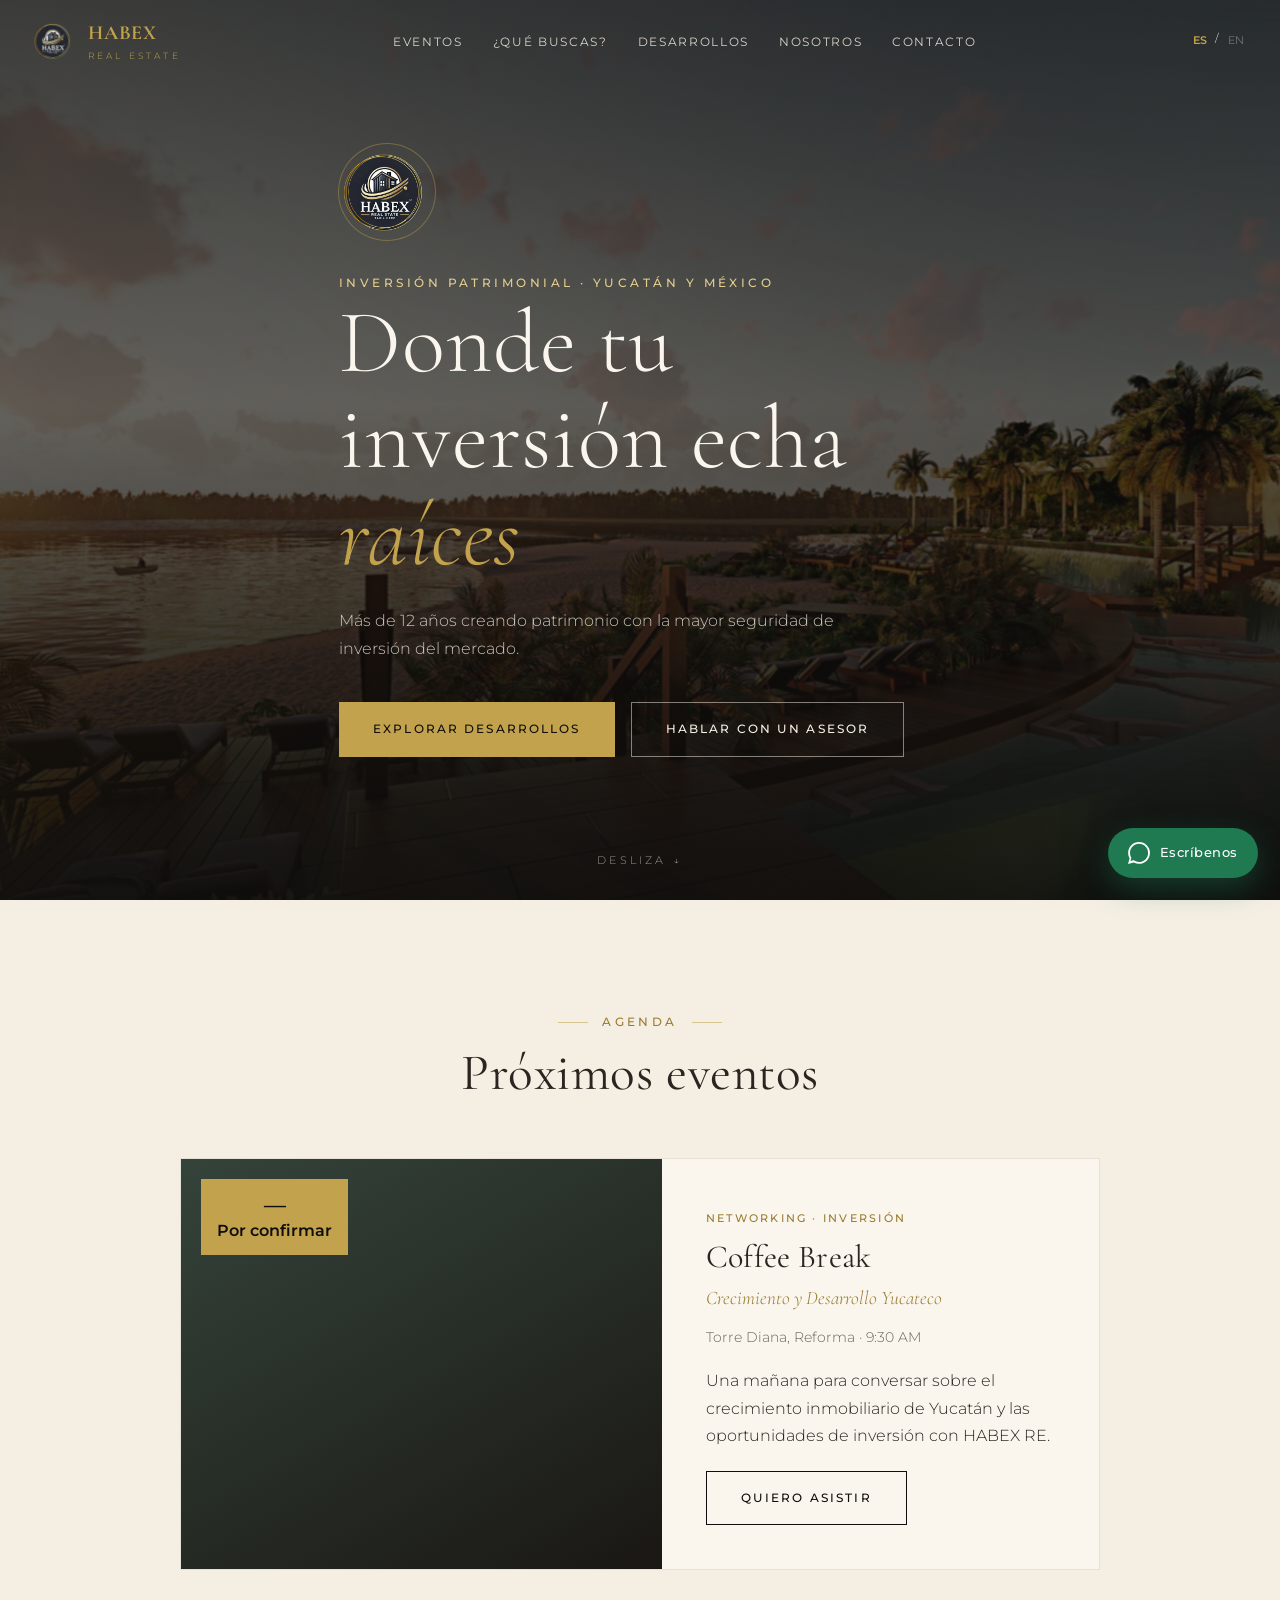
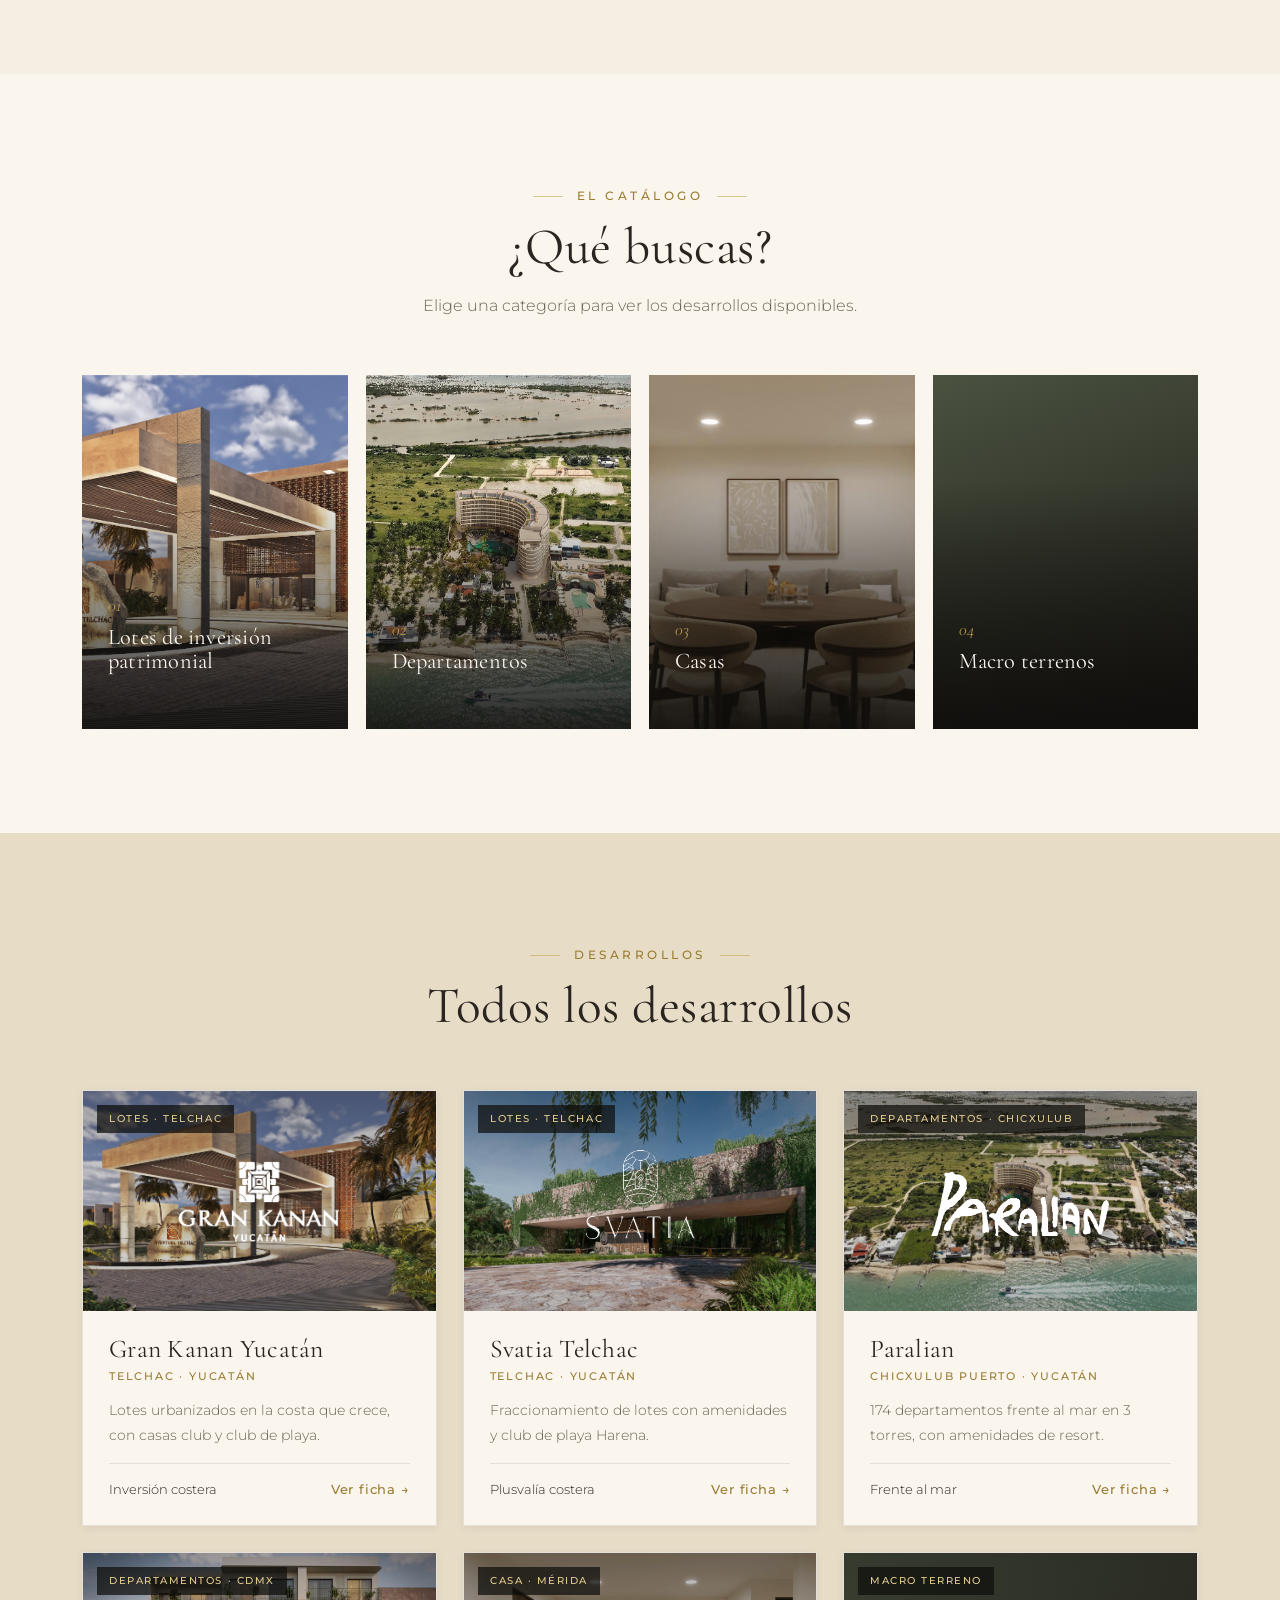
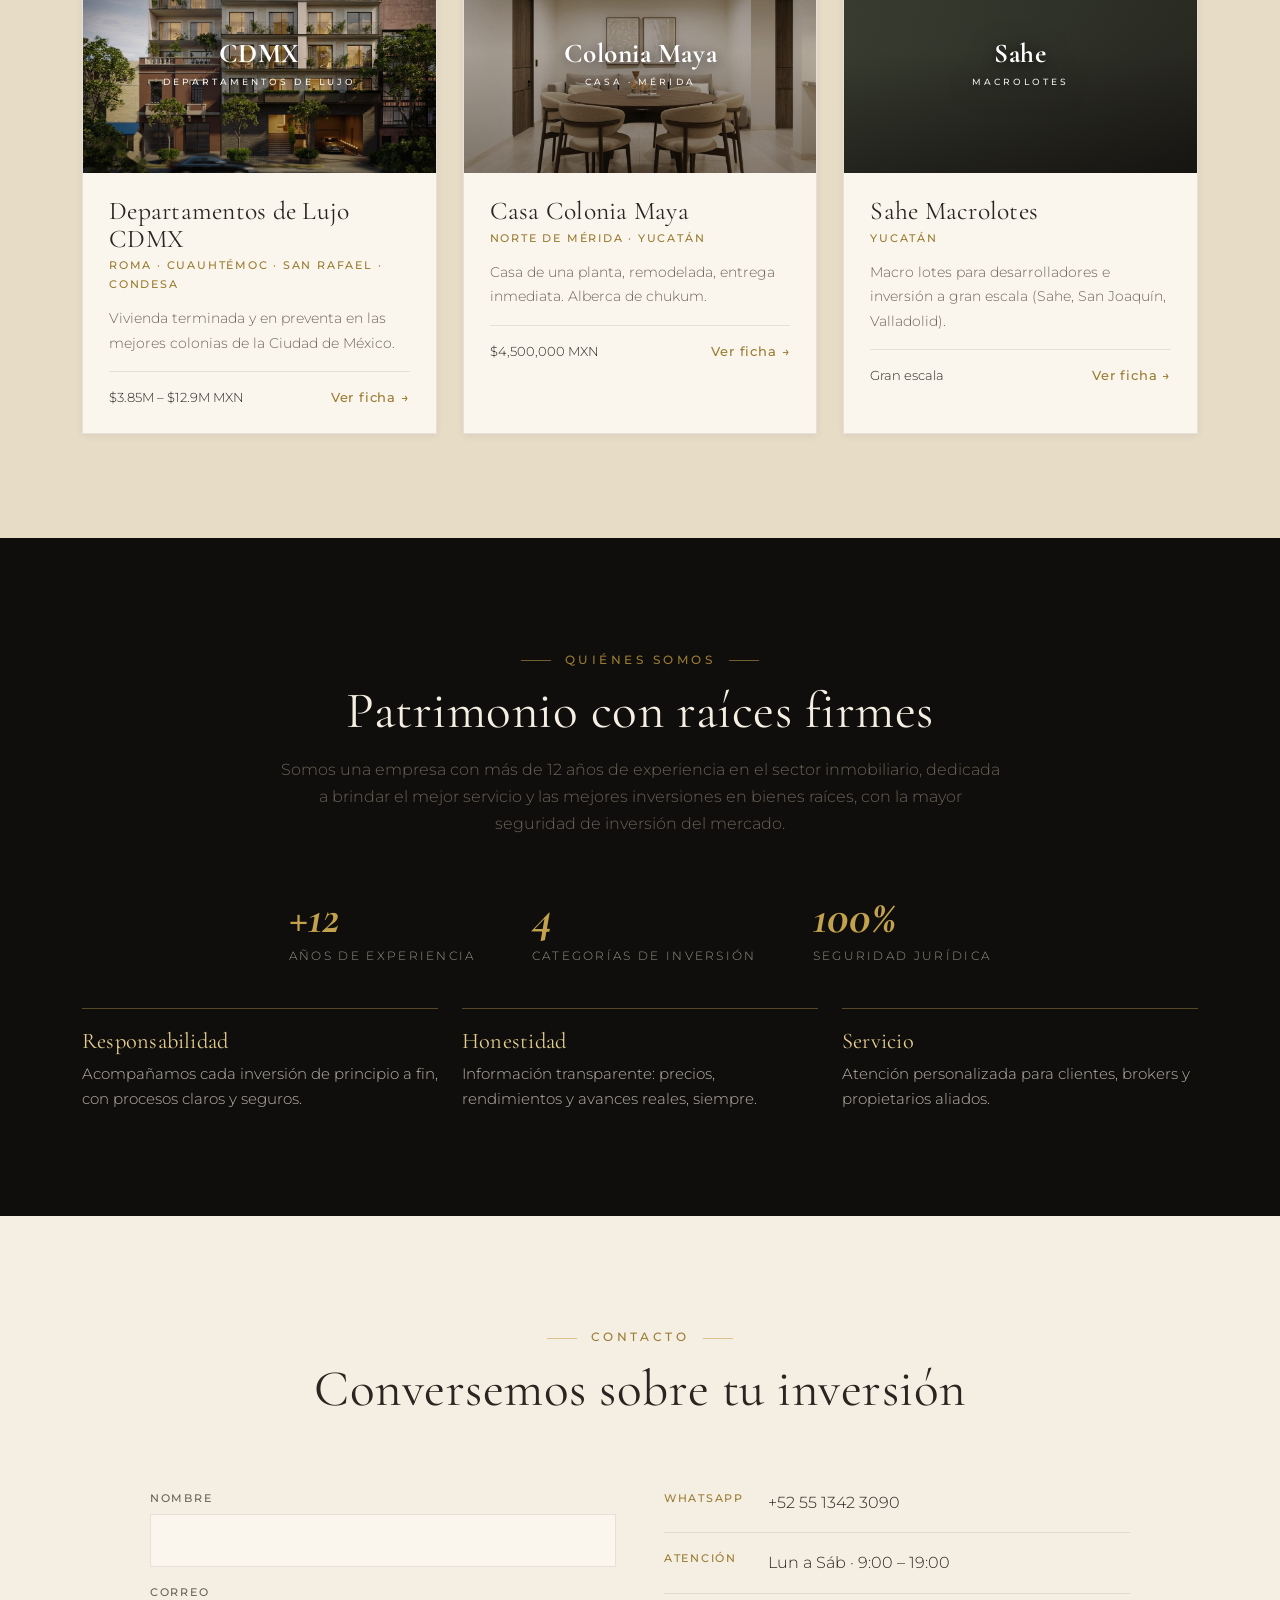
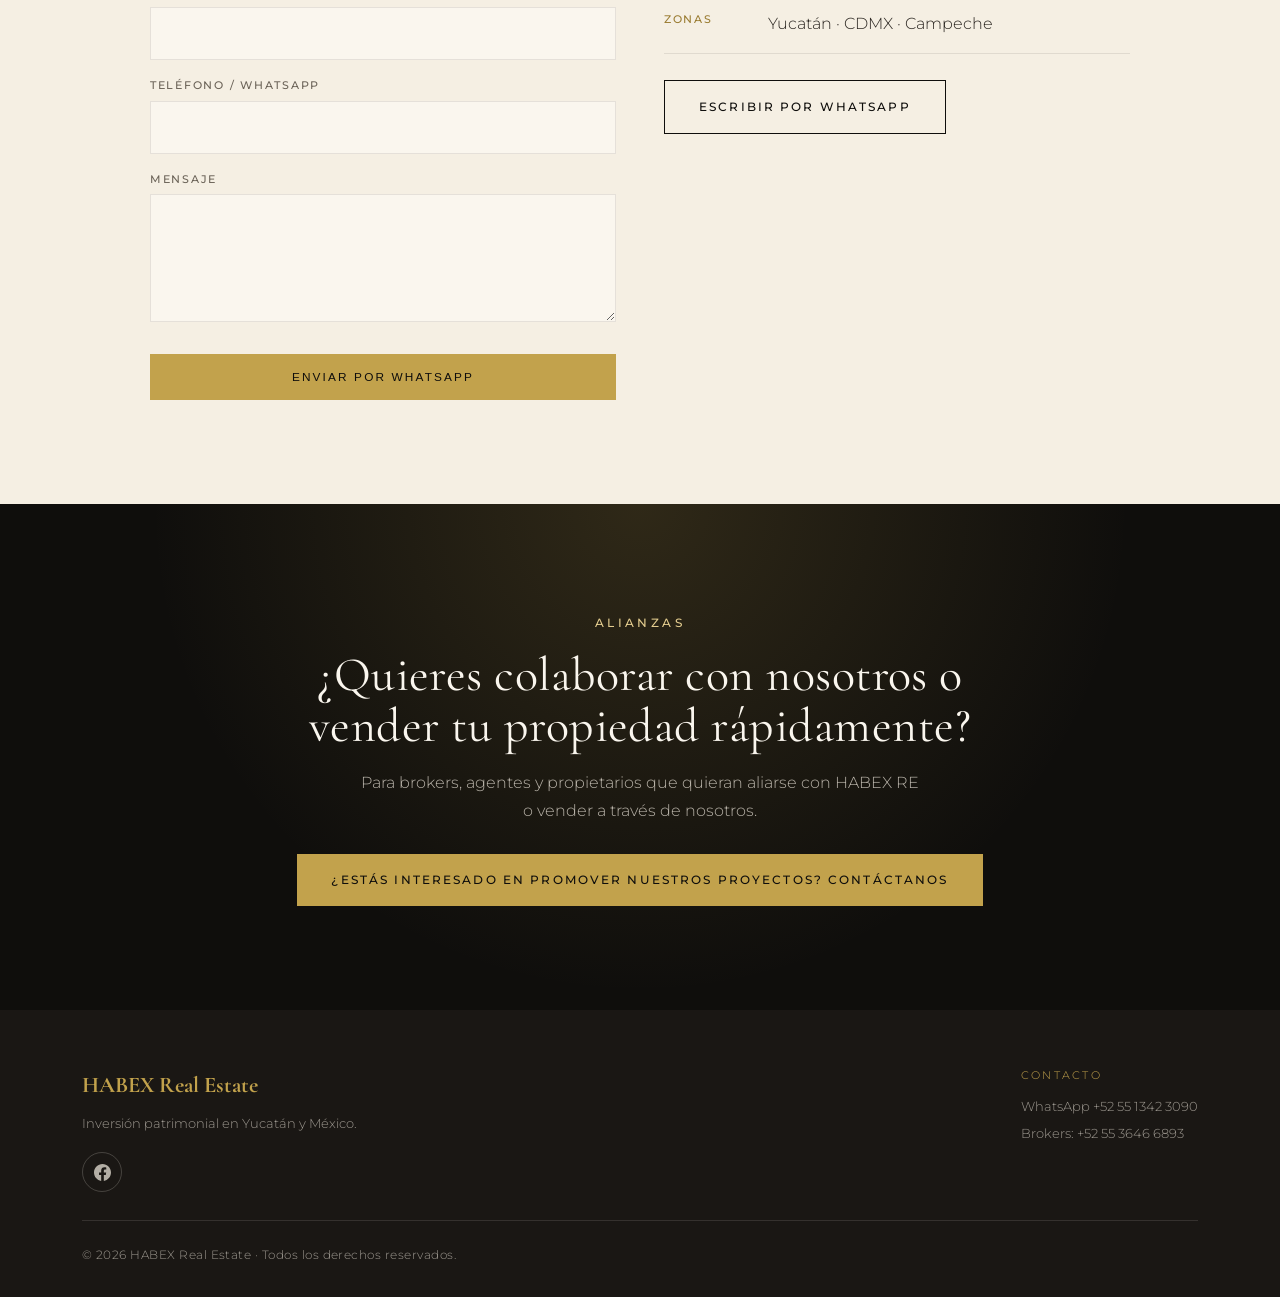
==== commit 2a47829b: "Gran Kanan: actualizacion creativa costera + logos de desarrollos - Logos de marca por desarrollo (G" ====
--- a/index.html
+++ b/index.html
@@ -123,7 +123,7 @@
     <div class="dev-grid stagger" id="devGrid">
 
       <article class="devcard reveal" data-cat="lotes">
-        <a href="pages/desarrollo-gran-kanan.html"><div class="img" style="background-image:url('assets/img/gran-kanan/gran-kanan-01.png')"><span class="pill">Lotes · Telchac</span></div></a>
+        <a href="pages/desarrollo-gran-kanan.html"><div class="img" style="background-image:url('assets/img/gran-kanan/gran-kanan-01.png')"><span class="pill">Lotes · Telchac</span><img class="dev-logo" src="assets/img/logo/desarrollos/gran-kanan-white.png" alt="Gran Kanan Yucatán" width="170" height="89" loading="lazy"></div></a>
         <div class="body">
           <h3>Gran Kanan Yucatán</h3>
           <div class="loc">Telchac · Yucatán</div>
@@ -133,7 +133,7 @@
       </article>
 
       <article class="devcard reveal" data-cat="lotes">
-        <a href="pages/desarrollo-svatia.html"><div class="img" style="background-image:url('assets/img/svatia/svatia-01.jpg')"><span class="pill">Lotes · Telchac</span></div></a>
+        <a href="pages/desarrollo-svatia.html"><div class="img" style="background-image:url('assets/img/svatia/svatia-01.jpg')"><span class="pill">Lotes · Telchac</span><img class="dev-logo" src="assets/img/logo/desarrollos/svatia-white.png" alt="Svatia Telchac" width="170" height="158" loading="lazy"></div></a>
         <div class="body">
           <h3>Svatia Telchac</h3>
           <div class="loc">Telchac · Yucatán</div>
@@ -143,7 +143,7 @@
       </article>
 
       <article class="devcard reveal" data-cat="departamentos">
-        <a href="pages/desarrollo-paralian.html"><div class="img" style="background-image:url('assets/img/paralian/paralian-01.jpg')"><span class="pill">Departamentos · Chicxulub</span></div></a>
+        <a href="pages/desarrollo-paralian.html"><div class="img" style="background-image:url('assets/img/paralian/paralian-01.jpg')"><span class="pill">Departamentos · Chicxulub</span><img class="dev-logo" src="assets/img/logo/desarrollos/paralian-white.png" alt="Paralian" width="190" height="70" loading="lazy"></div></a>
         <div class="body">
           <h3>Paralian</h3>
           <div class="loc">Chicxulub Puerto · Yucatán</div>
@@ -153,7 +153,7 @@
       </article>
 
       <article class="devcard reveal" data-cat="departamentos">
-        <a href="pages/desarrollo-cdmx.html"><div class="img" style="background-image:url('assets/img/cdmx/cdmx-01.jpg')"><span class="pill" data-es="Departamentos · CDMX" data-en="Apartments · CDMX">Departamentos · CDMX</span></div></a>
+        <a href="pages/desarrollo-cdmx.html"><div class="img" style="background-image:url('assets/img/cdmx/cdmx-01.jpg')"><span class="pill" data-es="Departamentos · CDMX" data-en="Apartments · CDMX">Departamentos · CDMX</span><span class="dev-logo txt"><b>CDMX</b><span data-es="Departamentos de lujo" data-en="Luxury apartments">Departamentos de lujo</span></span></div></a>
         <div class="body">
           <h3 data-es="Departamentos de Lujo CDMX" data-en="Luxury Apartments CDMX">Departamentos de Lujo CDMX</h3>
           <div class="loc">Roma · Cuauhtémoc · San Rafael · Condesa</div>
@@ -163,7 +163,7 @@
       </article>
 
       <article class="devcard reveal" data-cat="casas">
-        <a href="pages/desarrollo-colonia-maya.html"><div class="img" style="background-image:url('assets/img/casa-colonia-maya/colonia-maya-01.png')"><span class="pill" data-es="Casa · Mérida" data-en="House · Mérida">Casa · Mérida</span></div></a>
+        <a href="pages/desarrollo-colonia-maya.html"><div class="img" style="background-image:url('assets/img/casa-colonia-maya/colonia-maya-01.png')"><span class="pill" data-es="Casa · Mérida" data-en="House · Mérida">Casa · Mérida</span><span class="dev-logo txt"><b>Colonia Maya</b><span data-es="Casa · Mérida" data-en="House · Mérida">Casa · Mérida</span></span></div></a>
         <div class="body">
           <h3 data-es="Casa Colonia Maya" data-en="Colonia Maya House">Casa Colonia Maya</h3>
           <div class="loc" data-es="Norte de Mérida · Yucatán" data-en="North Mérida · Yucatán">Norte de Mérida · Yucatán</div>
@@ -173,7 +173,7 @@
       </article>
 
       <article class="devcard reveal" data-cat="macro">
-        <a href="pages/desarrollo-macroterrenos.html"><div class="img cat-fallback-4"><span class="pill" data-es="Macro terreno" data-en="Macro land">Macro terreno</span></div></a>
+        <a href="pages/desarrollo-macroterrenos.html"><div class="img cat-fallback-4"><span class="pill" data-es="Macro terreno" data-en="Macro land">Macro terreno</span><span class="dev-logo txt"><b>Sahe</b><span data-es="Macrolotes" data-en="Macro lots">Macrolotes</span></span></div></a>
         <div class="body">
           <h3>Sahe Macrolotes</h3>
           <div class="loc">Yucatán</div>
--- a/assets/css/styles.css
+++ b/assets/css/styles.css
@@ -385,3 +385,283 @@
   .sticky-cta .acts .btn-ghost-light{display:none}
   .sticky-cta .meta b{white-space:nowrap;overflow:hidden;text-overflow:ellipsis;max-width:50vw}
 }
+
+/* ============================================================
+   EXPLORA GRAN KANAN — galería premium por secciones
+   Tarjetas → submenús (privadas / membresías) → lightbox
+   ============================================================ */
+.explora{background:var(--blanco)}
+.xp-grid{display:grid;grid-template-columns:repeat(3,1fr);gap:22px}
+
+/* --- Tarjeta principal tipo portada --- */
+.xp-card{position:relative;display:flex;flex-direction:column;justify-content:flex-end;
+  --xpad:clamp(24px,3vw,34px);
+  min-height:clamp(380px,44vw,520px);padding:var(--xpad);
+  color:var(--crema);overflow:hidden;cursor:pointer;text-align:left;width:100%;
+  font:inherit;border:1px solid rgba(194,162,76,.28);background:var(--carbon);
+  box-shadow:var(--sh-1);transition:transform .4s var(--ease),box-shadow .4s var(--ease)}
+.xp-card:hover,.xp-card:focus-visible{transform:translateY(-6px);box-shadow:var(--sh-3);outline:none}
+.xp-card:focus-visible{box-shadow:var(--sh-3),0 0 0 3px rgba(194,162,76,.5)}
+.xp-card .xp-cover{position:absolute;inset:0;z-index:0;background-size:cover;background-position:center;
+  background-image:var(--oro-grad);transition:transform .9s var(--ease);will-change:transform}
+.xp-card:hover .xp-cover{transform:scale(1.06)}
+.xp-card::after{content:"";position:absolute;inset:0;z-index:1;
+  background:linear-gradient(transparent 28%,rgba(15,14,12,.55) 68%,rgba(15,14,12,.9));
+  transition:background .4s var(--ease)}
+.xp-card:hover::after{background:linear-gradient(transparent 18%,rgba(15,14,12,.6) 62%,rgba(15,14,12,.94))}
+.xp-card>*{position:relative;z-index:2}
+.xp-card .xp-ey{font-size:.64rem;letter-spacing:.26em;text-transform:uppercase;color:var(--dorado-claro);margin-bottom:10px}
+.xp-card h3{font-family:var(--serif);font-size:clamp(1.55rem,2.4vw,2.05rem);color:#fff;line-height:1.1}
+.xp-card .xp-sub{font-family:var(--serif);font-style:italic;color:var(--dorado-claro);font-size:1.05rem;margin-top:5px}
+.xp-card p{font-size:.88rem;color:rgba(245,239,227,.82);margin:13px 0 20px;max-width:42ch;line-height:1.6}
+.xp-card .xp-go{align-self:flex-start;display:inline-flex;align-items:center;gap:9px;
+  border:1px solid var(--dorado);color:var(--dorado-claro);background:transparent;
+  padding:11px 20px;font-size:.7rem;letter-spacing:.16em;text-transform:uppercase;font-weight:500;
+  transition:background .3s var(--ease),color .3s var(--ease),gap .3s var(--ease)}
+.xp-card:hover .xp-go,.xp-card:focus-visible .xp-go{background:var(--dorado);color:var(--negro);gap:13px}
+.xp-card .xp-go svg{width:15px;height:15px;stroke:currentColor;fill:none;stroke-width:2}
+.xp-card .xp-badge{position:absolute;top:0;right:0;z-index:3;
+  background:var(--oro-grad);color:var(--negro);font-size:.6rem;font-weight:700;
+  letter-spacing:.16em;text-transform:uppercase;padding:8px 14px;box-shadow:0 6px 18px rgba(15,14,12,.4)}
+/* Panel/scrim de legibilidad detrás del texto — sangra a los bordes de la tarjeta
+   y cubre también el eyebrow; garantiza contraste >=4.5:1 sobre la foto. */
+.xp-card .xp-body{position:relative;display:flex;flex-direction:column;
+  margin:0 calc(-1*var(--xpad)) calc(-1*var(--xpad));
+  padding:58px var(--xpad) var(--xpad);
+  background:linear-gradient(to top,
+    rgba(10,9,8,.90) 0%, rgba(10,9,8,.87) 70%, rgba(10,9,8,.86) 84%, rgba(10,9,8,.32) 100%)}
+.xp-card .xp-ey{text-shadow:0 1px 3px rgba(0,0,0,.7)}
+.xp-card h3{text-shadow:0 1px 4px rgba(0,0,0,.5)}
+
+/* --- Overlay de submenú (privadas / membresías) y lightbox --- */
+.xp-modal,.xp-lb{position:fixed;inset:0;display:none;opacity:0;
+  transition:opacity .35s var(--ease)}
+.xp-modal{z-index:300;background:rgba(10,9,8,.93);backdrop-filter:blur(8px);
+  overflow-y:auto;-webkit-overflow-scrolling:touch;padding:clamp(56px,8vh,90px) 18px 64px}
+.xp-lb{z-index:400;background:rgba(8,7,6,.97);flex-direction:column}
+.xp-modal.open,.xp-lb.open{display:block;opacity:1}
+.xp-lb.open{display:flex}
+.xp-modal.open .xp-panel{animation:xpRise .5s var(--ease) both}
+@keyframes xpRise{from{opacity:0;transform:translateY(26px)}to{opacity:1;transform:none}}
+
+.xp-x{position:fixed;top:16px;right:18px;z-index:6;width:48px;height:48px;border:0;cursor:pointer;
+  background:rgba(15,14,12,.55);color:var(--crema);border-radius:50%;font-size:1.5rem;line-height:1;
+  display:flex;align-items:center;justify-content:center;transition:background .25s,transform .25s}
+.xp-x:hover{background:var(--dorado);color:var(--negro);transform:rotate(90deg)}
+
+/* Cabecera del submenú */
+.xp-panel{max-width:1120px;margin:0 auto}
+.xp-head{text-align:center;color:var(--crema);max-width:680px;margin:0 auto 38px}
+.xp-head .eyebrow{display:inline-flex;align-items:center;gap:14px;color:var(--dorado-claro)}
+.xp-head .eyebrow::before,.xp-head .eyebrow::after{content:"";width:30px;height:1px;background:var(--dorado);opacity:.55}
+.xp-head h2{font-family:var(--serif);color:#fff;font-size:clamp(1.9rem,4vw,2.8rem);margin-top:14px}
+.xp-head p{color:rgba(245,239,227,.78);margin-top:14px;font-size:.95rem}
+
+/* Rejilla de fichas dentro del submenú */
+.xp-tiles{display:grid;grid-template-columns:repeat(3,1fr);gap:20px}
+.xp-tile{position:relative;display:flex;flex-direction:column;background:var(--carbon2);
+  border:1px solid rgba(194,162,76,.22);overflow:hidden;text-align:left}
+.xp-tile .xp-thumb{position:relative;aspect-ratio:4/3;background-size:cover;background-position:center;
+  background-image:var(--oro-grad);overflow:hidden}
+.xp-tile .xp-thumb>img,.xp-tile .xp-thumb>.xp-ph{position:absolute;inset:0;width:100%;height:100%;object-fit:cover}
+.xp-tile .xp-thumb::after{content:"";position:absolute;inset:0;z-index:1;background:linear-gradient(transparent 50%,rgba(15,14,12,.5))}
+.xp-tile .xp-tbadge,.xp-tile .xp-thumb>img,.xp-tile .xp-thumb>.xp-ph{z-index:1}
+.xp-tile .xp-tbadge{position:absolute;top:12px;left:12px;z-index:2;background:rgba(15,14,12,.72);
+  color:var(--dorado-claro);font-size:.58rem;letter-spacing:.14em;text-transform:uppercase;padding:5px 10px}
+.xp-tile .xp-tbody{padding:20px 20px 22px;display:flex;flex-direction:column;flex:1}
+.xp-tile h3{font-family:var(--serif);color:#fff;font-size:1.4rem;line-height:1.12}
+.xp-tile .xp-tnote{color:var(--dorado-claro);font-style:italic;font-family:var(--serif);font-size:.95rem;margin-top:2px}
+.xp-tile p{color:rgba(245,239,227,.74);font-size:.84rem;line-height:1.55;margin:10px 0 16px;flex:1}
+.xp-tile .xp-acts{display:flex;flex-wrap:wrap;gap:10px;margin-top:auto}
+.xp-tile .xp-acts .btn{padding:10px 16px;font-size:.66rem}
+.btn-gold-sm{background:var(--dorado);color:var(--negro);border:1px solid var(--dorado)}
+.btn-gold-sm:hover{background:var(--dorado-claro);transform:translateY(-2px)}
+.btn-ghost-gold{background:transparent;color:var(--dorado-claro);border:1px solid var(--dorado)}
+.btn-ghost-gold:hover{background:var(--dorado);color:var(--negro)}
+
+/* Nota legal / aviso dentro del submenú */
+.xp-note{max-width:780px;margin:30px auto 0;padding:16px 20px;border:1px solid rgba(194,162,76,.3);
+  background:rgba(194,162,76,.06);color:rgba(245,239,227,.8);font-size:.8rem;line-height:1.6;
+  display:flex;gap:12px;align-items:flex-start}
+.xp-note svg{width:18px;height:18px;stroke:var(--dorado-claro);fill:none;stroke-width:1.6;flex:0 0 auto;margin-top:2px}
+.xp-extra{max-width:1120px;margin:34px auto 0;display:flex;flex-wrap:wrap;gap:12px;justify-content:center}
+
+/* --- Lightbox --- */
+.xp-lb-top{display:flex;align-items:center;justify-content:center;gap:16px;
+  padding:18px 70px;color:var(--crema);text-align:center}
+.xp-lb-top .xp-lb-title{font-family:var(--serif);font-size:1.15rem;color:#fff}
+.xp-lb-top .xp-lb-count{font-size:.78rem;letter-spacing:.14em;color:var(--dorado-claro);font-variant-numeric:tabular-nums}
+.xp-stage{flex:1;position:relative;display:flex;align-items:center;justify-content:center;
+  padding:0 clamp(12px,7vw,90px);min-height:0;touch-action:pan-y}
+.xp-stage figure{margin:0;max-width:100%;max-height:100%;display:flex;flex-direction:column;align-items:center;gap:12px}
+.xp-stage img{max-width:90vw;max-height:66vh;object-fit:contain;box-shadow:var(--sh-3);
+  background:var(--carbon);animation:xpImg .4s var(--ease) both}
+@keyframes xpImg{from{opacity:0;transform:scale(.985)}to{opacity:1;transform:none}}
+.xp-stage figcaption{color:rgba(245,239,227,.7);font-size:.8rem;letter-spacing:.04em}
+.xp-arrow{position:absolute;top:50%;transform:translateY(-50%);width:52px;height:52px;border:0;cursor:pointer;
+  background:rgba(15,14,12,.5);color:var(--crema);border-radius:50%;display:flex;align-items:center;justify-content:center;
+  transition:background .25s,transform .25s}
+.xp-arrow:hover{background:var(--dorado);color:var(--negro)}
+.xp-arrow svg{width:22px;height:22px;stroke:currentColor;fill:none;stroke-width:2}
+.xp-arrow.prev{left:clamp(8px,2vw,26px)}
+.xp-arrow.next{right:clamp(8px,2vw,26px)}
+.xp-arrow[disabled]{opacity:.3;cursor:default;pointer-events:none}
+.xp-thumbs{display:flex;gap:10px;overflow-x:auto;padding:16px clamp(12px,5vw,40px) 22px;
+  scroll-snap-type:x mandatory;-webkit-overflow-scrolling:touch}
+.xp-thumbs button{flex:0 0 auto;width:84px;height:62px;border:2px solid transparent;background:var(--carbon);
+  padding:0;cursor:pointer;overflow:hidden;opacity:.55;transition:opacity .25s,border-color .25s;scroll-snap-align:center}
+.xp-thumbs button img,.xp-thumbs button .xp-ph{width:100%;height:100%;object-fit:cover}
+.xp-thumbs button:hover{opacity:.85}
+.xp-thumbs button.active{opacity:1;border-color:var(--dorado)}
+
+/* Placeholder elegante cuando aún no hay imagen */
+.xp-ph{display:flex;align-items:center;justify-content:center;
+  background:linear-gradient(150deg,var(--verde),var(--carbon));color:var(--dorado-claro)}
+.xp-ph svg{width:34px;height:34px;stroke:currentColor;fill:none;stroke-width:1.3;opacity:.7}
+.xp-stage .xp-ph{width:min(80vw,640px);height:min(58vh,440px)}
+
+/* Texto de cierre de la sección */
+.xp-closing{max-width:760px;margin:54px auto 0;text-align:center;font-family:var(--serif);
+  font-size:clamp(1.15rem,2.4vw,1.55rem);font-style:italic;color:var(--texto);line-height:1.5}
+.xp-closing::before{content:"";display:block;width:54px;height:1px;background:var(--dorado);margin:0 auto 26px}
+
+/* --- Responsive --- */
+@media(max-width:900px){
+  .xp-grid{grid-template-columns:1fr}
+  .xp-tiles{grid-template-columns:1fr}
+}
+@media(max-width:600px){
+  .xp-lb-top{padding:16px 60px}
+  .xp-stage img{max-height:58vh}
+  .xp-arrow{width:44px;height:44px}
+}
+@media(prefers-reduced-motion:reduce){
+  .xp-card,.xp-card .xp-cover,.xp-card .xp-go,.xp-x{transition:none}
+  .xp-modal.open .xp-panel,.xp-stage img{animation:none}
+  .xp-card:hover{transform:none}
+  .xp-card:hover .xp-cover{transform:none}
+}
+
+/* ============================================================
+   GRAN KANAN — Actualización creativa costera
+   Menos negro · más azul · más agua · más luz · hospitalidad.
+   Paleta de marca (azul Gran Kanan + azul Kokai) sobre arena/blanco.
+   Aditivo y mayormente scoped a .gk; no altera otras fichas.
+   ============================================================ */
+:root{
+  --gk-azul:#16315F; --gk-azul-2:#21407A; --gk-azul-rgb:22,49,95;
+  --kokai:#2C7A8C; --kokai-rgb:44,122,140;
+  --kokai-deep:#1C343A; --kokai-deep-rgb:28,52,58;
+}
+
+/* --- Logo de marca por desarrollo en las tarjetas del catálogo --- */
+.devcard .img{display:flex;align-items:center;justify-content:center}
+.devcard .img::before{content:"";position:absolute;inset:0;z-index:0;
+  background:linear-gradient(180deg,rgba(15,14,12,.34),rgba(15,14,12,.10) 45%,rgba(15,14,12,.30))}
+.devcard .img .pill{z-index:2}
+.dev-logo{position:relative;z-index:1;max-width:62%;max-height:48%;width:auto;
+  filter:drop-shadow(0 3px 12px rgba(0,0,0,.5))}
+.dev-logo.txt{font-family:var(--serif);color:#fff;text-align:center;line-height:1.05;
+  text-shadow:0 2px 12px rgba(0,0,0,.55);max-width:80%}
+.dev-logo.txt b{display:block;font-size:1.7rem;letter-spacing:.02em}
+.dev-logo.txt span{display:block;font-family:var(--sans);font-size:.56rem;font-weight:500;
+  letter-spacing:.34em;text-transform:uppercase;margin-top:8px;opacity:.92}
+
+/* --- Logo grande en el héroe de la ficha --- */
+.dp-logo{position:relative;z-index:3;width:auto;height:clamp(70px,9vw,108px);
+  margin-bottom:20px;filter:drop-shadow(0 4px 18px rgba(0,0,0,.45))}
+
+/* --- Héroe de Gran Kanan: tinte azul institucional, menos negro --- */
+.gk .dp-hero{background:var(--gk-azul)}
+.gk .dp-hero::after{background:linear-gradient(to top,
+  rgba(22,49,95,.90),rgba(22,49,95,.18) 58%,rgba(22,49,95,.42))}
+.gk .dp-hero .breadcrumb a,.gk .dp-hero .breadcrumb span{color:rgba(231,220,198,.92)}
+
+/* ============================================================
+   EXPLORA — tarjetas costeras (tinte de marca, no negro)
+   Cada tarjeta lleva su acento: azul GK · azul Kokai · océano.
+   ============================================================ */
+.gk .explora{background:linear-gradient(180deg,#fff 0%,var(--crema) 100%)}
+.gk .xp-card{--xp-rgb:var(--gk-azul-rgb);border:1px solid rgba(22,49,95,.16);background:var(--gk-azul)}
+.gk .xp-card[data-xp="chakte"]{--xp-rgb:var(--kokai-rgb)}
+.gk .xp-card[data-xp="mayakuna"]{--xp-rgb:var(--kokai-deep-rgb)}
+/* Velo global más claro y teñido a la marca (antes casi negro) */
+.gk .xp-card::after{background:linear-gradient(transparent 26%,
+  rgba(var(--xp-rgb),.34) 60%,rgba(var(--xp-rgb),.82))}
+.gk .xp-card:hover::after{background:linear-gradient(transparent 18%,
+  rgba(var(--xp-rgb),.40) 56%,rgba(var(--xp-rgb),.90))}
+/* Panel de legibilidad: azul de marca translúcido en vez de negro */
+.gk .xp-card .xp-body{background:linear-gradient(to top,
+  rgba(var(--xp-rgb),.95) 0%,rgba(var(--xp-rgb),.90) 60%,
+  rgba(var(--xp-rgb),.55) 84%,rgba(var(--xp-rgb),0) 100%)}
+.gk .xp-card .xp-ey{color:var(--arena)}
+.gk .xp-card .xp-sub{color:#fff;opacity:.94}
+.gk .xp-card p{color:rgba(255,255,255,.9)}
+/* Badge "incluida": dorado discreto conservado */
+.gk .xp-card .xp-badge{background:var(--oro-grad)}
+/* CTA claro y hospitalario (menos corporativo) */
+.gk .xp-card .xp-go{border:1px solid rgba(255,255,255,.65);color:#fff;background:rgba(255,255,255,.10)}
+.gk .xp-card:hover .xp-go,.gk .xp-card:focus-visible .xp-go{background:#fff;color:rgb(var(--xp-rgb));border-color:#fff}
+.gk .xp-card:focus-visible{box-shadow:var(--sh-3),0 0 0 3px rgba(255,255,255,.6)}
+/* Línea de membresías al pie de la tarjeta Mayakuná */
+.gk .xp-card .xp-meta{font-size:.72rem;letter-spacing:.14em;text-transform:uppercase;
+  color:var(--arena);margin:-6px 0 16px;display:flex;align-items:center;gap:8px}
+.gk .xp-card .xp-meta::before{content:"";width:22px;height:1px;background:var(--dorado);flex:0 0 auto}
+.gk .xp-closing{color:var(--gk-azul)}
+.gk .xp-closing::before{background:var(--kokai)}
+/* Subtítulo de sección dentro del modal (separa ecosistema / membresías) */
+.xp-sech{font-family:var(--serif);color:#fff;text-align:center;font-size:clamp(1.3rem,2.6vw,1.8rem);
+  margin:48px auto 26px;max-width:680px;display:flex;align-items:center;justify-content:center;gap:16px}
+.xp-sech::before,.xp-sech::after{content:"";flex:1;max-width:80px;height:1px;background:rgba(194,162,76,.45)}
+
+/* ============================================================
+   RESPALDADO POR UN ECOSISTEMA DE HOSPITALIDAD
+   Banda blanca minimalista · logos grandes · mucho aire.
+   ============================================================ */
+.eco-strip{background:#fff;padding:clamp(64px,9vw,112px) 0;text-align:center}
+.eco-strip .eyebrow{color:var(--kokai)}
+.eco-strip h2{font-family:var(--serif);color:var(--gk-azul);
+  font-size:clamp(1.5rem,3.2vw,2.3rem);margin:14px auto 0;max-width:18ch;line-height:1.14}
+.eco-logos{display:flex;align-items:center;justify-content:center;flex-wrap:wrap;
+  gap:clamp(26px,6vw,76px);margin:clamp(36px,5vw,56px) auto clamp(30px,4vw,42px)}
+.eco-logos img{width:auto;height:clamp(40px,5.2vw,58px);opacity:.95}
+.eco-logos img.gk{height:clamp(56px,7vw,80px)}
+.eco-logos .x{font-family:var(--serif);font-size:clamp(1.4rem,2.6vw,2rem);
+  color:rgba(22,49,95,.32);font-style:italic;line-height:1}
+.eco-strip p{max-width:600px;margin:0 auto;color:var(--texto2);font-size:.96rem;line-height:1.7}
+
+/* ============================================================
+   VIVIRÁS EXPERIENCIAS ÚNICAS — banda azul institucional + playa
+   ============================================================ */
+.gk-experience{display:grid;grid-template-columns:1.02fr 1fr;min-height:clamp(430px,52vw,580px)}
+.gk-experience .panel{background:linear-gradient(150deg,var(--gk-azul-2),var(--gk-azul));
+  color:#fff;display:flex;flex-direction:column;justify-content:center;
+  padding:clamp(40px,6vw,86px) clamp(28px,5vw,72px);position:relative;overflow:hidden}
+.gk-experience .panel::after{content:"";position:absolute;right:-60px;bottom:-60px;width:280px;height:280px;
+  border:1px solid rgba(255,255,255,.10);border-radius:50%}
+.gk-experience .panel .e-logo{width:auto;height:clamp(54px,7vw,82px);margin-bottom:26px;opacity:.96}
+.gk-experience .panel .eyebrow{color:var(--arena)}
+.gk-experience .panel h2{font-family:var(--serif);color:#fff;
+  font-size:clamp(2rem,4.4vw,3.3rem);margin:14px 0 18px;line-height:1.08;max-width:14ch}
+.gk-experience .panel p{color:rgba(231,220,198,.9);max-width:46ch;font-size:1.02rem;line-height:1.7}
+.gk-experience .panel .e-tags{display:flex;flex-wrap:wrap;gap:10px;margin-top:30px}
+.gk-experience .panel .e-tags span{font-size:.66rem;letter-spacing:.18em;text-transform:uppercase;
+  color:#fff;border:1px solid rgba(255,255,255,.34);padding:8px 14px;border-radius:40px}
+.gk-experience .photo{background-size:cover;background-position:center;min-height:300px;position:relative}
+.gk-experience .photo::after{content:"";position:absolute;inset:0;
+  background:linear-gradient(120deg,rgba(22,49,95,.28),transparent 42%)}
+
+/* --- Responsive de las secciones nuevas --- */
+@media(max-width:860px){
+  .gk-experience{grid-template-columns:1fr}
+  .gk-experience .photo{min-height:300px;order:2}
+  .gk-experience .panel{order:1}
+  .eco-logos{gap:24px 36px}
+}
+@media(max-width:560px){
+  .eco-logos .x{display:none}
+  .dev-logo.txt b{font-size:1.45rem}
+}
+@media(prefers-reduced-motion:reduce){
+  .gk-experience .panel::after{display:none}
+}
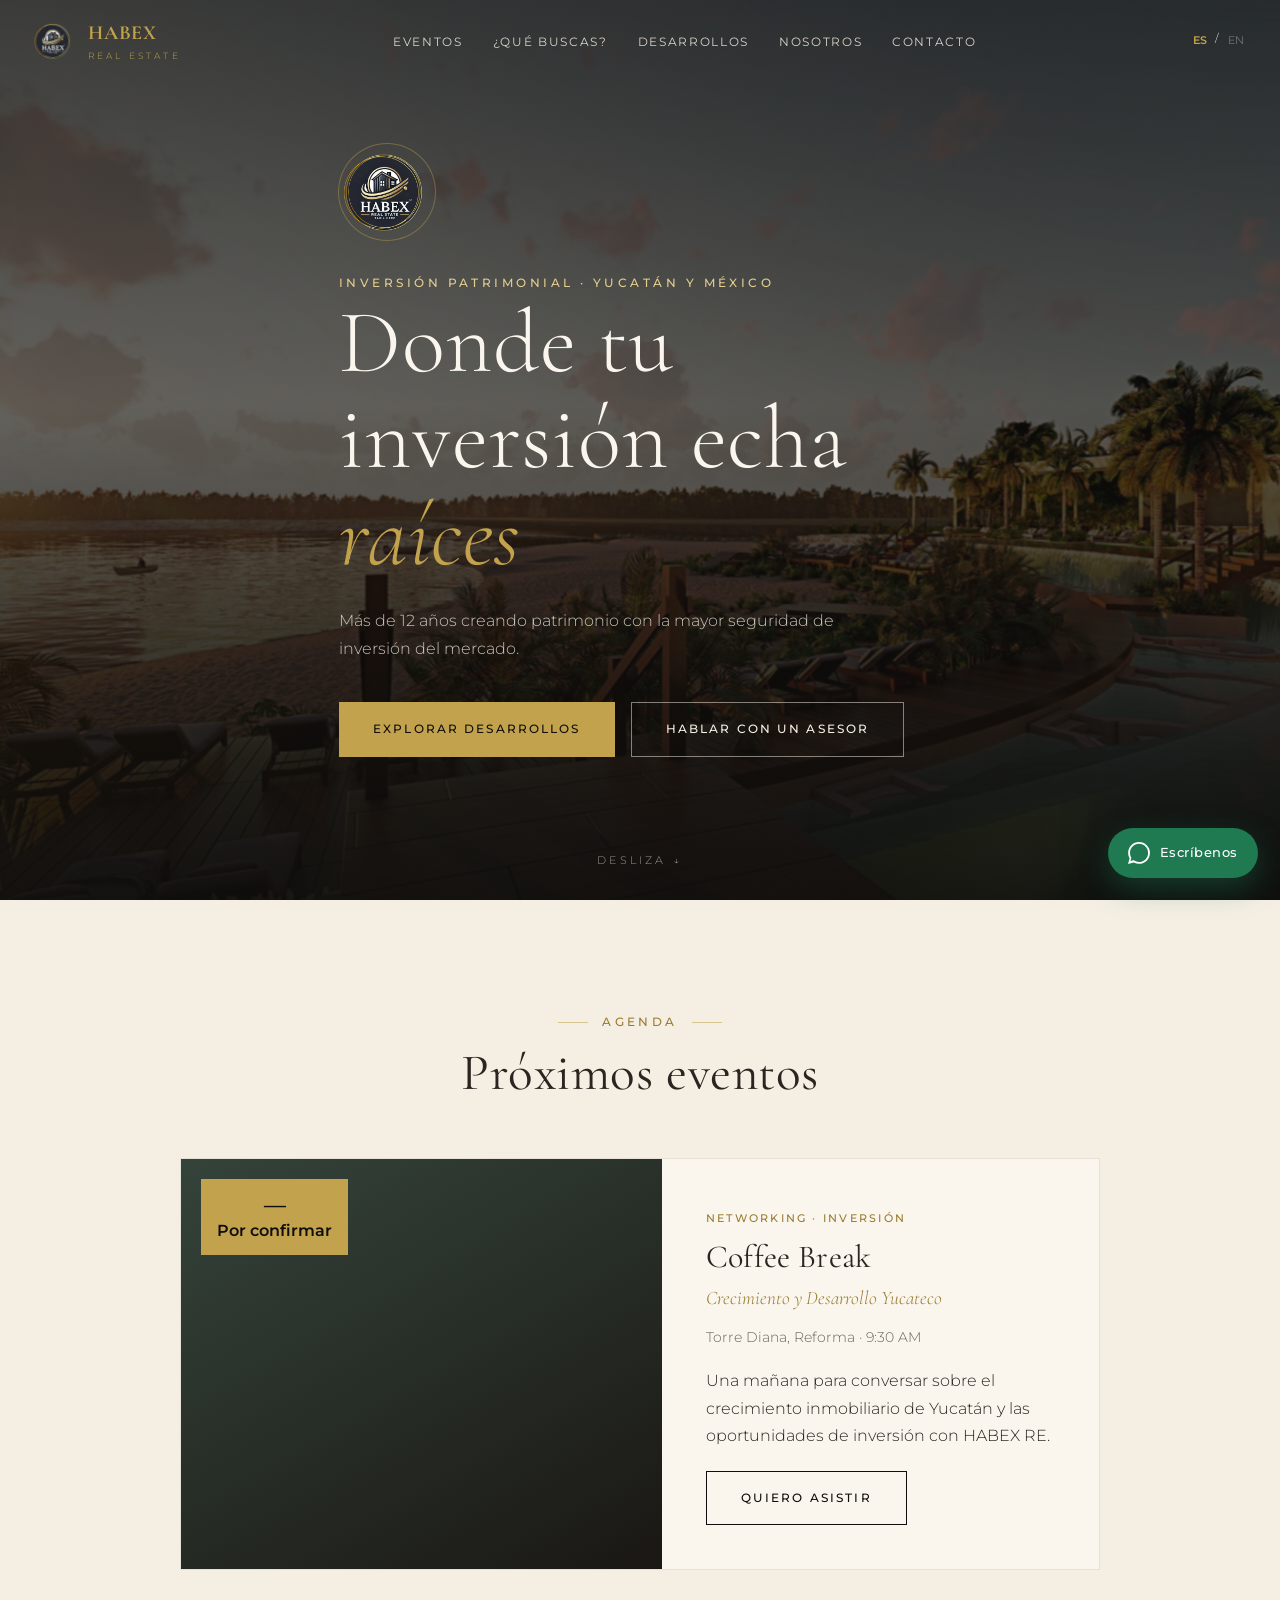
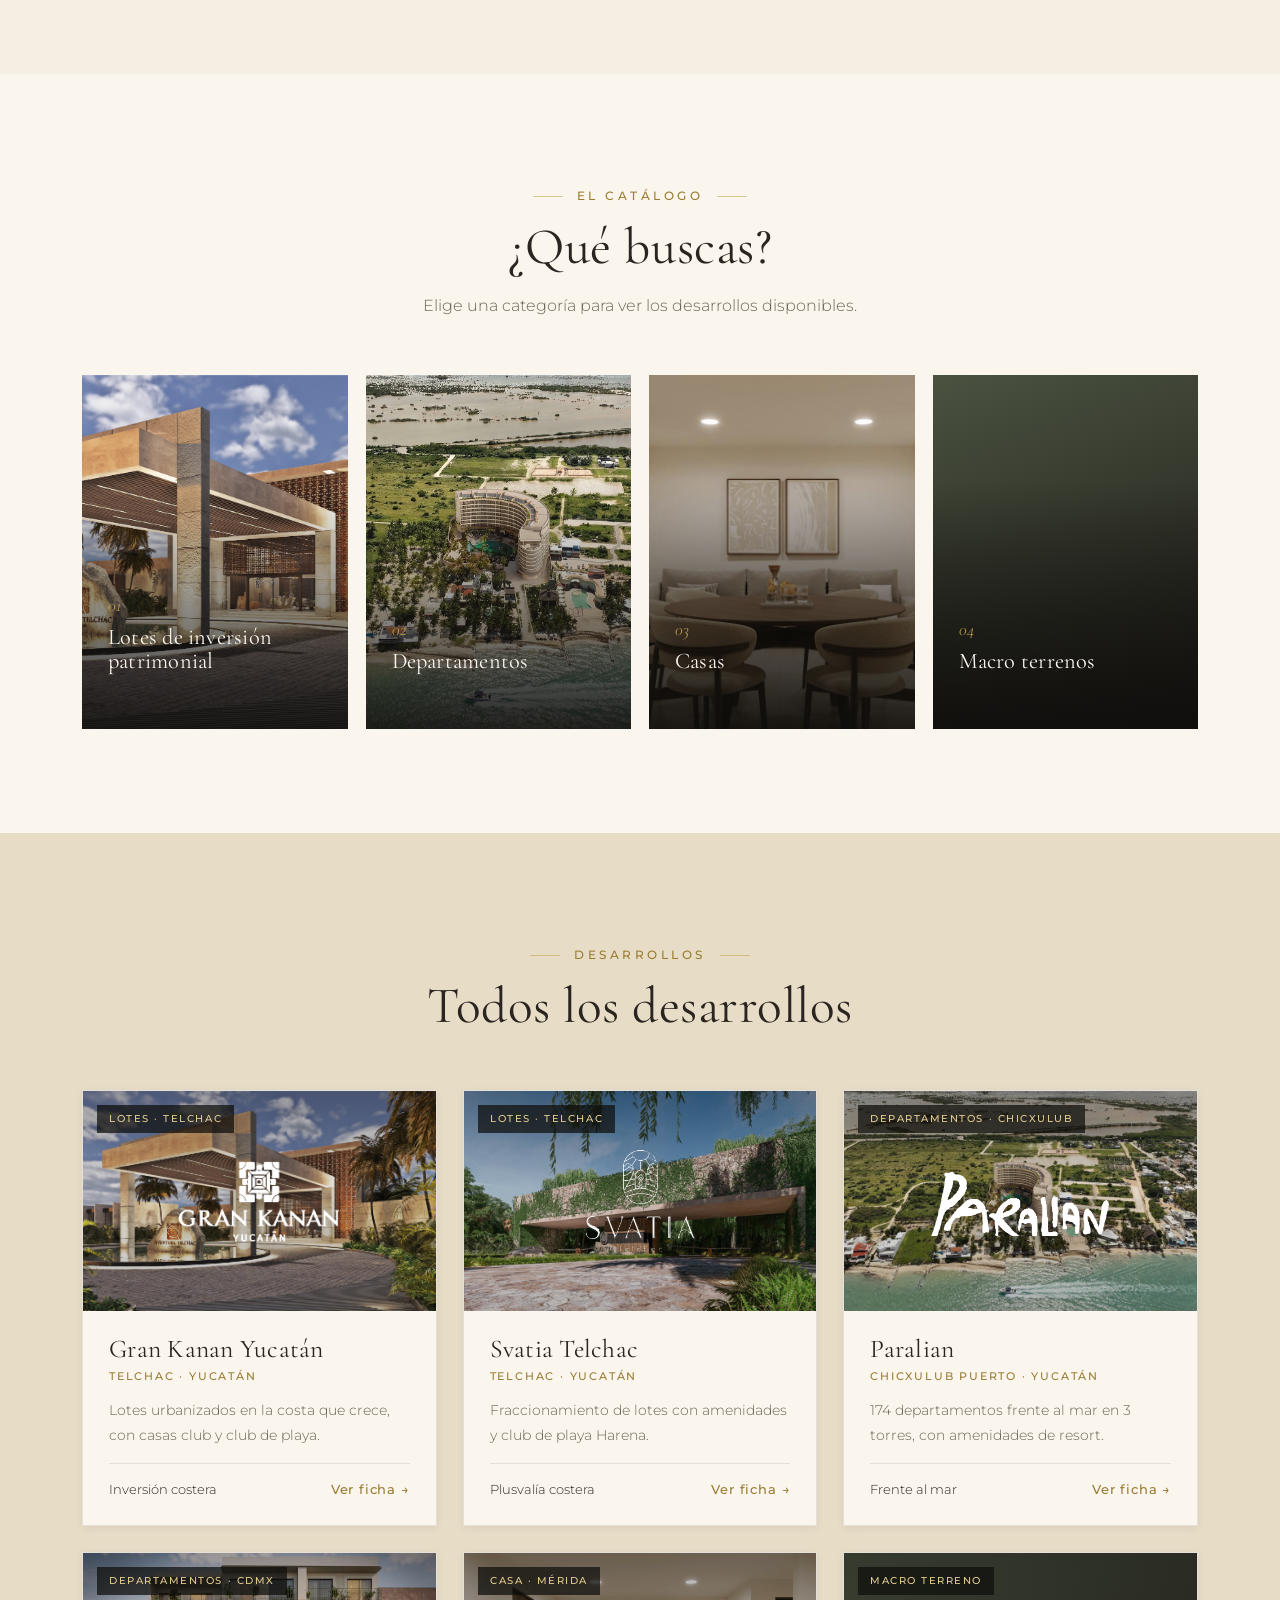
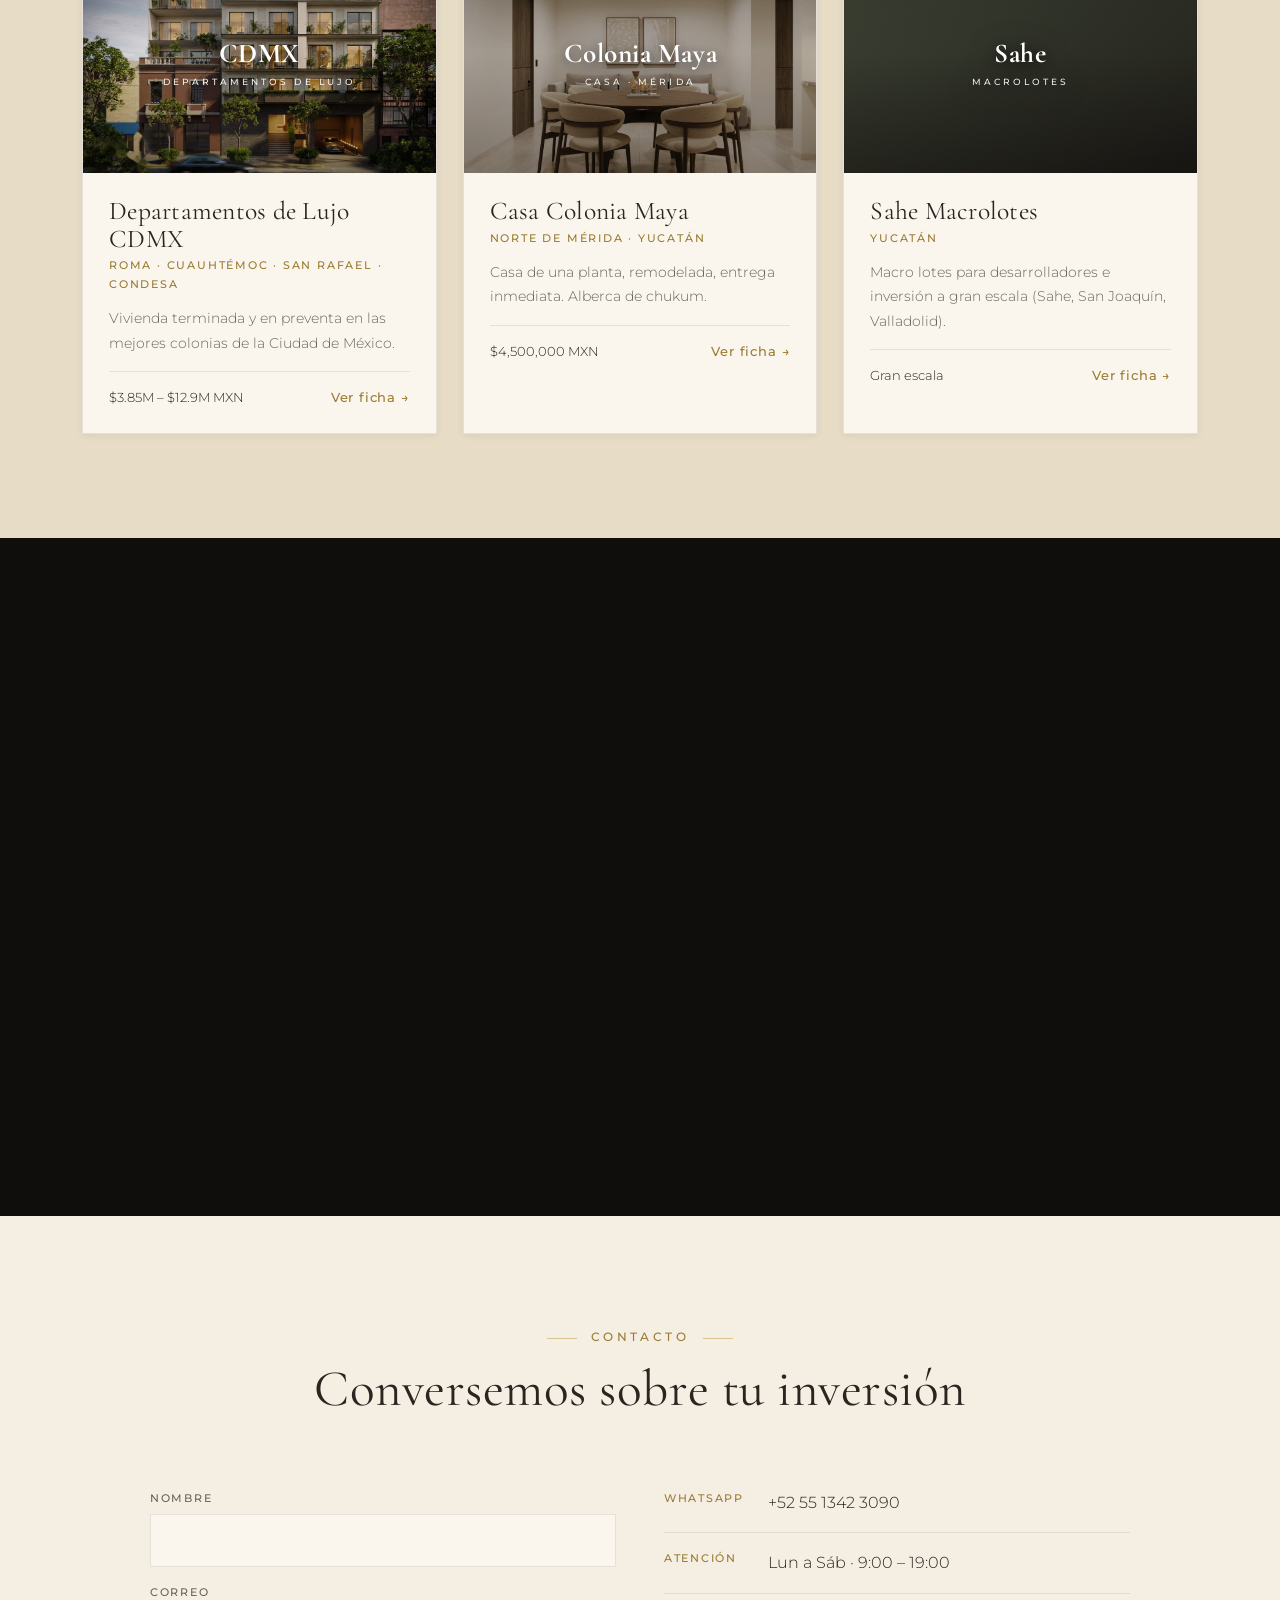
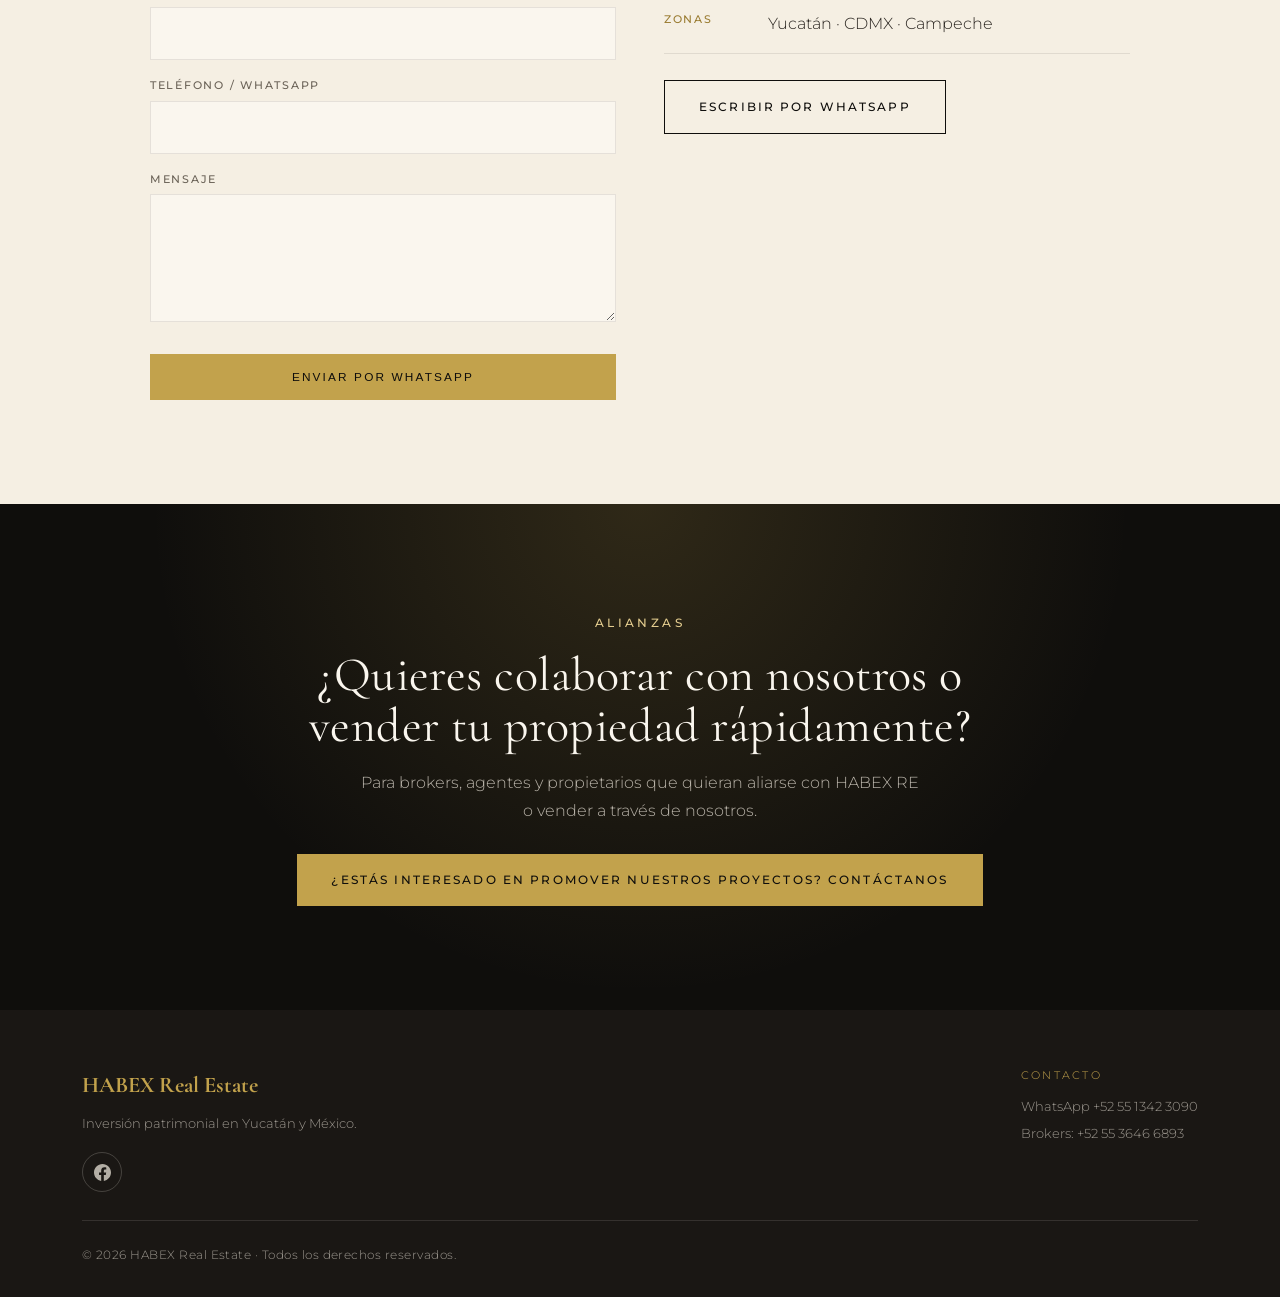
==== commit 1002d1c2: "Instala Google Analytics 4 (G-JR0H2MDNS7) y rastreo de conversiones - Etiqueta GA4 en el <head> de l" ====
--- a/index.html
+++ b/index.html
@@ -9,6 +9,14 @@
 <link rel="preconnect" href="https://fonts.gstatic.com" crossorigin>
 <link href="https://fonts.googleapis.com/css2?family=Cormorant+Garamond:ital,wght@0,300;0,400;0,500;0,600;1,400;1,500&family=Montserrat:wght@300;400;500;600&display=swap" rel="stylesheet">
 <link rel="stylesheet" href="assets/css/styles.css">
+<!-- Google Analytics (GA4) -->
+<script async src="https://www.googletagmanager.com/gtag/js?id=G-JR0H2MDNS7"></script>
+<script>
+  window.dataLayer = window.dataLayer || [];
+  function gtag(){dataLayer.push(arguments);}
+  gtag('js', new Date());
+  gtag('config', 'G-JR0H2MDNS7');
+</script>
 </head>
 <body>
 
--- a/assets/css/styles.css
+++ b/assets/css/styles.css
@@ -571,11 +571,90 @@
 .dp-logo{position:relative;z-index:3;width:auto;height:clamp(70px,9vw,108px);
   margin-bottom:20px;filter:drop-shadow(0 4px 18px rgba(0,0,0,.45))}
 
-/* --- Héroe de Gran Kanan: tinte azul institucional, menos negro --- */
+/* --- Héroe de Gran Kanan: imagen brillante + gancho arriba-derecha --- */
 .gk .dp-hero{background:var(--gk-azul)}
-.gk .dp-hero::after{background:linear-gradient(to top,
-  rgba(22,49,95,.90),rgba(22,49,95,.18) 58%,rgba(22,49,95,.42))}
-.gk .dp-hero .breadcrumb a,.gk .dp-hero .breadcrumb span{color:rgba(231,220,198,.92)}
+/* La foto es el gancho: se muestra casi a plena luz, con velo solo abajo (legibilidad) */
+.gk .dp-hero .bg{opacity:.94}
+/* Doble velo: lateral izquierdo (donde vive el texto) + base — la foto queda brillante a la derecha */
+.gk .dp-hero::after{background:
+  linear-gradient(100deg,rgba(12,26,52,.9) 0%,rgba(12,26,52,.62) 34%,rgba(12,26,52,.12) 58%,rgba(12,26,52,0) 72%),
+  linear-gradient(to top,rgba(15,32,62,.82) 0%,rgba(15,32,62,.06) 46%,rgba(15,32,62,.22) 100%)}
+.gk .dp-hero .breadcrumb a,.gk .dp-hero .breadcrumb span{color:var(--dorado-claro);text-shadow:0 1px 10px rgba(8,18,38,.8)}
+.gk .dp-hero h1{max-width:15ch;text-shadow:0 2px 30px rgba(8,18,38,.85),0 1px 3px rgba(8,18,38,.7)}
+.gk .dp-hero .sub{max-width:34ch;color:rgba(247,242,232,.95);text-shadow:0 2px 16px rgba(8,18,38,.9),0 1px 2px rgba(8,18,38,.85)}
+
+/* GANCHO flotante arriba-derecha (en móvil pasa a barra superior) */
+.gk-hero-offer{position:absolute;z-index:4;top:clamp(84px,12vh,120px);right:clamp(16px,4vw,48px);
+  width:min(320px,86vw);display:flex;flex-direction:column;gap:7px;text-decoration:none;
+  padding:20px 22px 18px;border-radius:16px;
+  background:linear-gradient(160deg,rgba(255,255,255,.14),rgba(22,49,95,.42));
+  backdrop-filter:blur(9px);-webkit-backdrop-filter:blur(9px);
+  border:1px solid rgba(231,220,198,.32);box-shadow:0 18px 50px rgba(8,18,38,.4)}
+.gk-ho-eyebrow{font-size:.64rem;letter-spacing:.2em;text-transform:uppercase;color:var(--dorado-claro);font-weight:600}
+.gk-ho-price{color:#fff;line-height:1;display:flex;align-items:baseline;gap:6px;margin-top:2px;flex-wrap:nowrap}
+.gk-ho-from{font-size:.72rem;letter-spacing:.16em;text-transform:uppercase;color:rgba(245,239,227,.85);font-weight:600}
+.gk-ho-price b{font-family:var(--serif,'Cormorant Garamond',serif);font-size:2.6rem;font-weight:500;letter-spacing:-.01em}
+.gk-ho-price i{font-style:normal;font-size:1rem;color:rgba(245,239,227,.9)}
+.gk-ho-terms{color:rgba(245,239,227,.94);font-size:.82rem;line-height:1.35}
+.gk-ho-cta{margin-top:8px;width:100%;text-align:center;justify-content:center;padding:13px 18px}
+.gk-ho-micro{font-size:.68rem;color:rgba(231,220,198,.8);text-align:center}
+
+/* EVENTO PRESENCIAL — tarjeta minimalista abajo-izquierda del héroe */
+.gk-hero-event{position:absolute;z-index:4;left:clamp(16px,4vw,48px);top:clamp(84px,12vh,120px);
+  width:min(320px,86vw);display:flex;flex-direction:column;gap:8px;text-decoration:none;
+  padding:23px 23px 21px;border-radius:16px;
+  background:linear-gradient(160deg,rgba(255,255,255,.14),rgba(22,49,95,.42));
+  backdrop-filter:blur(9px);-webkit-backdrop-filter:blur(9px);
+  border:1.5px solid rgba(198,160,90,.7);
+  animation:gkHeCardPulse 1.7s ease-out infinite;transition:transform .25s ease}
+.gk-hero-event:hover{transform:translateY(-3px)}
+@keyframes gkHeCardPulse{
+  0%{box-shadow:0 18px 50px rgba(8,18,38,.4),0 0 0 0 rgba(198,160,90,.85);border-color:rgba(210,172,96,1)}
+  70%{box-shadow:0 18px 50px rgba(8,18,38,.4),0 0 0 13px rgba(198,160,90,0);border-color:rgba(198,160,90,.55)}
+  100%{box-shadow:0 18px 50px rgba(8,18,38,.4),0 0 0 0 rgba(198,160,90,0);border-color:rgba(198,160,90,.55)}
+}
+@media(prefers-reduced-motion:reduce){.gk-hero-event,.gk-he-dot{animation:none}.gk-hero-event{border-color:rgba(210,172,96,.85)}}
+.gk-he-eyebrow{display:flex;align-items:center;gap:7px;font-size:.62rem;letter-spacing:.2em;
+  text-transform:uppercase;color:var(--dorado-claro);font-weight:600}
+.gk-he-dot{flex:0 0 auto;width:7px;height:7px;border-radius:50%;background:var(--dorado);
+  animation:gkHePulse 2.4s ease-out infinite}
+@keyframes gkHePulse{0%{box-shadow:0 0 0 0 rgba(198,160,90,.55)}70%{box-shadow:0 0 0 8px rgba(198,160,90,0)}100%{box-shadow:0 0 0 0 rgba(198,160,90,0)}}
+.gk-he-title{font-family:var(--serif,'Cormorant Garamond',serif);color:#fff;font-size:1.72rem;
+  font-weight:500;line-height:1.08;letter-spacing:-.01em}
+.gk-he-when{color:rgba(245,239,227,.94);font-size:.84rem;line-height:1.38}
+.gk-he-cta{margin-top:8px;width:100%;text-align:center;justify-content:center;padding:12px 18px}
+.gk-he-micro{font-size:.66rem;color:rgba(231,220,198,.8);text-align:center}
+
+/* Tira de fotos dentro del héroe → invita a ver la galería */
+.gk-hero-thumbs{position:relative;z-index:3;display:flex;gap:12px;align-items:center;margin-top:26px;flex-wrap:wrap}
+.gk-ht{display:block;width:132px;height:88px;border-radius:11px;overflow:hidden;border:1px solid rgba(231,220,198,.45);
+  box-shadow:0 10px 26px rgba(8,18,38,.4);transition:transform .25s ease,box-shadow .25s ease}
+.gk-ht img{width:100%;height:100%;object-fit:cover;display:block}
+.gk-ht:hover{transform:translateY(-3px);box-shadow:0 12px 28px rgba(8,18,38,.5)}
+.gk-ht-more{display:inline-flex;align-items:center;gap:6px;width:auto;height:auto;padding:10px 16px;
+  border-radius:100px;background:rgba(231,220,198,.12);color:#fff;font-size:.8rem;letter-spacing:.02em;
+  text-decoration:none;font-weight:500;border:1px solid rgba(231,220,198,.4)}
+.gk-ht-more:hover{background:rgba(231,220,198,.22);transform:translateY(-2px)}
+
+@media(max-width:760px){
+  /* En móvil el gancho es lo PRIMERO: hero en columna, oferta arriba */
+  .gk .dp-hero{min-height:auto;flex-direction:column;align-items:stretch;padding:88px 0 clamp(28px,7vw,44px)}
+  .gk-hero-offer{position:relative;top:auto;right:auto;width:auto;order:-1;
+    margin:0 clamp(16px,5vw,28px) 6px;box-shadow:0 10px 30px rgba(8,18,38,.35)}
+  .gk-hero-event{position:relative;left:auto;top:auto;width:auto;order:1;
+    margin:8px clamp(16px,5vw,28px) 0}
+  .gk .dp-hero .wrap{display:flex;flex-direction:column}
+  .gk-hero-thumbs{margin-top:18px}
+  .gk-ht{width:108px;height:72px}
+  /* El chip de galería ocupa su propia línea completa (no se corta) */
+  .gk-ht-more{flex:1 0 100%;justify-content:center;margin-top:6px}
+}
+@media(max-width:420px){
+  .gk-ho-price b{font-size:2.3rem}
+  .gk-ht{width:96px;height:64px}
+  /* El chip de galería baja a su propia línea, no se corta */
+  .gk-ht-more{width:100%;justify-content:center;margin-top:4px}
+}
 
 /* ============================================================
    EXPLORA — tarjetas costeras (tinte de marca, no negro)
@@ -639,7 +718,8 @@
   padding:clamp(40px,6vw,86px) clamp(28px,5vw,72px);position:relative;overflow:hidden}
 .gk-experience .panel::after{content:"";position:absolute;right:-60px;bottom:-60px;width:280px;height:280px;
   border:1px solid rgba(255,255,255,.10);border-radius:50%}
-.gk-experience .panel .e-logo{width:auto;height:clamp(54px,7vw,82px);margin-bottom:26px;opacity:.96}
+.gk-experience .panel .e-logo{align-self:flex-start;flex:0 0 auto;width:auto;max-width:100%;
+  height:clamp(54px,7vw,82px);margin-bottom:26px;opacity:.96}
 .gk-experience .panel .eyebrow{color:var(--arena)}
 .gk-experience .panel h2{font-family:var(--serif);color:#fff;
   font-size:clamp(2rem,4.4vw,3.3rem);margin:14px 0 18px;line-height:1.08;max-width:14ch}
@@ -665,3 +745,104 @@
 @media(prefers-reduced-motion:reduce){
   .gk-experience .panel::after{display:none}
 }
+
+/* ============================================================
+   GRAN KANAN · SECCIÓN INVERSIÓN / FINANCIAMIENTO
+   Fondo azul GK · texto blanco · acentos dorados
+   ============================================================ */
+.gk-invest{position:relative;overflow:hidden;background:linear-gradient(158deg,var(--gk-azul) 0%,var(--gk-azul-2) 100%);color:var(--blanco);padding:104px 0}
+.gk-invest::before{content:"";position:absolute;inset:0;background:radial-gradient(circle at 84% -10%,rgba(228,205,143,.20),transparent 55%);pointer-events:none}
+.gk-invest>.wrap{position:relative;z-index:2}
+.gk-invest .eyebrow{color:var(--dorado-claro)}
+.gk-inv-head{max-width:760px;margin:0 auto 52px;text-align:center}
+.gk-inv-head h2{font-family:var(--serif);font-weight:300;line-height:1.08;letter-spacing:-.015em;font-size:clamp(2rem,4.6vw,3.35rem);margin:16px 0 18px;color:var(--blanco)}
+.gk-inv-head h2 em{font-style:normal;color:var(--dorado-claro);white-space:nowrap;font-variant-numeric:tabular-nums}
+.gk-inv-sub{color:rgba(245,239,227,.82);font-weight:300;font-size:clamp(1rem,1.5vw,1.18rem);line-height:1.7;max-width:640px;margin:0 auto}
+.gk-inv-cards{display:grid;grid-template-columns:repeat(4,1fr);gap:20px;margin-bottom:46px}
+.gk-inv-card{background:rgba(250,246,238,.06);border:1px solid rgba(228,205,143,.26);border-radius:6px;padding:30px 24px;text-align:left;transition:transform .4s var(--ease),border-color .4s var(--ease),background .4s var(--ease)}
+.gk-inv-card:hover{transform:translateY(-4px);border-color:var(--dorado);background:rgba(250,246,238,.10)}
+.gk-inv-ico{width:46px;height:46px;display:flex;align-items:center;justify-content:center;border-radius:50%;background:rgba(228,205,143,.14);margin-bottom:18px}
+.gk-inv-ico svg{width:22px;height:22px;fill:none;stroke:var(--dorado-claro);stroke-width:1.6;stroke-linecap:round;stroke-linejoin:round}
+.gk-inv-card b{display:block;font-family:var(--serif);font-size:1.5rem;font-weight:400;color:var(--blanco);line-height:1.12;font-variant-numeric:tabular-nums}
+.gk-inv-card span{display:block;margin-top:9px;font-size:.84rem;line-height:1.5;color:rgba(245,239,227,.72)}
+.gk-inv-cta{text-align:center}
+.gk-inv-cta .btn-gold{padding:18px 42px}
+.gk-inv-note{display:block;margin-top:16px;font-size:.74rem;letter-spacing:.05em;color:rgba(245,239,227,.55)}
+.gk-inv-benefits{display:grid;grid-template-columns:repeat(4,1fr);gap:18px 28px;margin-top:56px;padding-top:42px;border-top:1px solid rgba(228,205,143,.22)}
+.gk-inv-benefit{display:flex;align-items:center;gap:12px;font-size:.9rem;line-height:1.4;color:rgba(245,239,227,.9)}
+.gk-inv-benefit svg{flex:0 0 auto;width:20px;height:20px;fill:none;stroke:var(--dorado-claro);stroke-width:2;stroke-linecap:round;stroke-linejoin:round}
+@media(max-width:900px){
+  .gk-inv-cards{grid-template-columns:repeat(2,1fr)}
+  .gk-inv-benefits{grid-template-columns:repeat(2,1fr)}
+}
+@media(max-width:520px){
+  .gk-inv-cards{grid-template-columns:1fr}
+  .gk-inv-benefits{grid-template-columns:1fr;gap:16px}
+}
+
+/* ============================================================
+   GRAN KANAN · SECCIÓN EXPERIENCIAS (eventos + Zoom + formulario)
+   Fondo crema · títulos azul GK · tarjetas blancas
+   ============================================================ */
+.gk-exp{background:var(--crema);padding:104px 0}
+.gk-exp .sec-head{margin-bottom:14px}
+.gk-exp .sec-head h2{color:var(--gk-azul)}
+.gk-exp-micro{display:block;text-align:center;margin:20px auto 0;font-size:.76rem;letter-spacing:.14em;text-transform:uppercase;color:var(--dorado-oscuro);font-weight:500}
+.gk-exp-micro::before{content:"";display:inline-block;width:6px;height:6px;border-radius:50%;background:var(--dorado);margin-right:9px;vertical-align:middle}
+.gk-exp-grid{display:grid;grid-template-columns:1fr 1fr;gap:24px;margin-top:48px}
+.gk-exp-grid .gk-zoom{grid-column:1 / -1}
+.gk-ev{display:flex;flex-direction:column;background:var(--blanco);border:1px solid rgba(22,49,95,.07);border-radius:8px;padding:34px 32px;box-shadow:0 12px 34px rgba(22,49,95,.07)}
+.gk-ev-city{font-size:.72rem;letter-spacing:.2em;text-transform:uppercase;color:var(--dorado-oscuro);font-weight:600}
+.gk-ev h3{font-family:var(--serif);font-size:1.62rem;font-weight:400;color:var(--gk-azul);margin:8px 0 22px}
+.gk-ev-list{list-style:none;margin:0 0 28px;padding:0;display:flex;flex-direction:column;gap:13px}
+.gk-ev-list li{display:flex;align-items:center;gap:12px;font-size:.92rem;color:var(--texto)}
+.gk-ev-list svg{flex:0 0 auto;width:19px;height:19px;fill:none;stroke:var(--gk-azul);stroke-width:1.6;stroke-linecap:round;stroke-linejoin:round}
+.gk-ev .btn{margin-top:auto;justify-content:center;width:100%}
+/* Tarjeta Zoom (azul) */
+.gk-zoom{position:relative;overflow:hidden;background:linear-gradient(150deg,var(--gk-azul),var(--gk-azul-2));color:var(--blanco);border-radius:8px;padding:40px 38px;display:grid;grid-template-columns:1.05fr 1fr;gap:28px 46px;align-items:center}
+.gk-zoom::before{content:"";position:absolute;inset:0;background:radial-gradient(circle at 90% 110%,rgba(228,205,143,.18),transparent 55%);pointer-events:none}
+.gk-zoom>*{position:relative;z-index:2}
+.gk-zoom .gk-ev-city{color:var(--dorado-claro)}
+.gk-zoom h3{font-family:var(--serif);font-size:1.7rem;font-weight:400;color:var(--blanco);margin:8px 0 12px}
+.gk-zoom p{color:rgba(245,239,227,.8);font-size:.94rem;line-height:1.6;font-weight:300;margin-bottom:20px;max-width:34ch}
+.gk-zoom .btn-gold{padding:16px 34px}
+.gk-slots-label{font-size:.72rem;letter-spacing:.12em;text-transform:uppercase;color:rgba(245,239,227,.7);margin-bottom:12px}
+.gk-slots{display:grid;grid-template-columns:repeat(3,1fr);gap:10px}
+.gk-slot{appearance:none;cursor:pointer;min-height:44px;background:rgba(250,246,238,.08);border:1px solid rgba(228,205,143,.32);color:var(--blanco);border-radius:40px;padding:10px 6px;font:inherit;font-size:.8rem;font-weight:500;letter-spacing:.01em;line-height:1.2;text-align:center;transition:all .25s var(--ease)}
+.gk-slot:hover{border-color:var(--dorado-claro)}
+.gk-slot:focus-visible{outline:2px solid var(--dorado);outline-offset:2px}
+.gk-slot[aria-pressed="true"]{background:var(--dorado);border-color:var(--dorado);color:var(--gk-azul);font-weight:600}
+.gk-slots.gk-need{animation:gkShake .4s var(--ease)}
+@keyframes gkShake{0%,100%{transform:translateX(0)}25%{transform:translateX(-5px)}75%{transform:translateX(5px)}}
+@media(max-width:820px){
+  .gk-exp-grid{grid-template-columns:1fr}
+  .gk-zoom{grid-template-columns:1fr;gap:24px}
+}
+@media(max-width:400px){
+  .gk-slots{grid-template-columns:repeat(2,1fr)}
+}
+
+/* ============================================================
+   GRAN KANAN · MODAL DE RESERVA (formulario → WhatsApp)
+   ============================================================ */
+.gk-modal{border:none;padding:0;max-width:480px;width:calc(100% - 32px);border-radius:10px;background:var(--blanco);color:var(--texto);box-shadow:0 34px 90px rgba(15,14,12,.42)}
+.gk-modal::backdrop{background:rgba(22,49,95,.55);backdrop-filter:blur(3px)}
+.gk-modal[open]{animation:gkModalIn .28s var(--ease)}
+@keyframes gkModalIn{from{opacity:0;transform:translateY(14px) scale(.98)}to{opacity:1;transform:none}}
+.gk-modal-inner{padding:34px 32px}
+.gk-modal-top{display:flex;align-items:flex-start;justify-content:space-between;gap:16px;margin-bottom:6px}
+.gk-modal .eyebrow{color:var(--dorado-oscuro)}
+.gk-modal h3{font-family:var(--serif);font-size:1.5rem;font-weight:400;color:var(--gk-azul);margin:8px 0 4px}
+.gk-modal-lead{font-size:.88rem;color:var(--texto2);line-height:1.55;margin-bottom:22px}
+.gk-modal-close{flex:0 0 auto;width:40px;height:40px;display:flex;align-items:center;justify-content:center;border:none;background:transparent;color:var(--texto2);cursor:pointer;border-radius:50%;transition:background .25s var(--ease)}
+.gk-modal-close:hover{background:rgba(22,49,95,.07)}
+.gk-modal-close svg{width:20px;height:20px;fill:none;stroke:currentColor;stroke-width:1.8;stroke-linecap:round}
+.gk-field{margin-bottom:15px}
+.gk-field label{display:block;font-size:.74rem;letter-spacing:.06em;text-transform:uppercase;color:var(--texto2);margin-bottom:7px;font-weight:500}
+.gk-field input,.gk-field select{width:100%;min-height:46px;padding:11px 14px;font:inherit;font-size:.95rem;color:var(--texto);background:var(--crema);border:1px solid var(--linea);border-radius:6px;transition:border-color .25s var(--ease),box-shadow .25s var(--ease)}
+.gk-field input:focus,.gk-field select:focus{outline:none;border-color:var(--gk-azul);box-shadow:0 0 0 3px rgba(22,49,95,.12)}
+.gk-field input[readonly]{background:rgba(22,49,95,.05);color:var(--gk-azul);font-weight:500}
+.gk-field-row{display:grid;grid-template-columns:1fr 1fr;gap:12px}
+.gk-modal .btn-gold{width:100%;justify-content:center;margin-top:8px;padding:16px}
+.gk-modal-mini{margin-top:14px;font-size:.72rem;color:var(--texto2);text-align:center;line-height:1.5}
+@media(max-width:420px){.gk-field-row{grid-template-columns:1fr}}
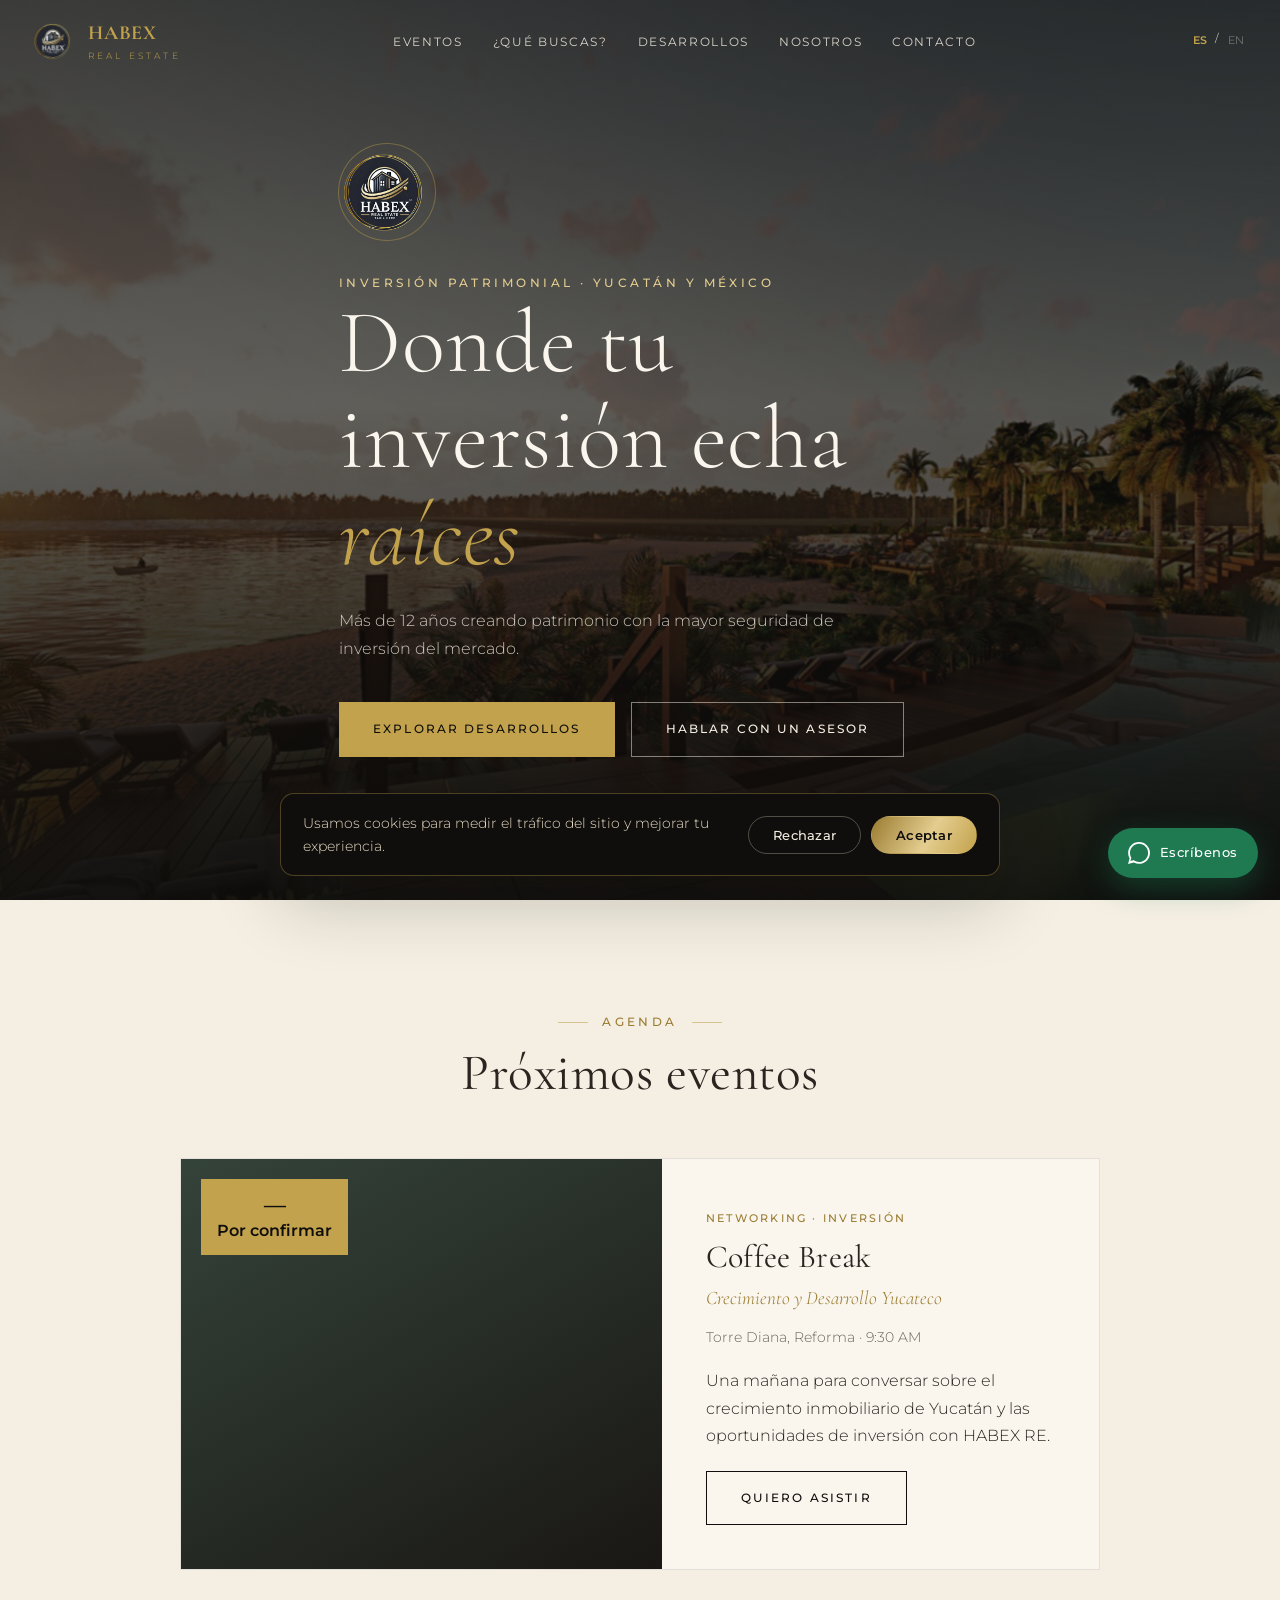
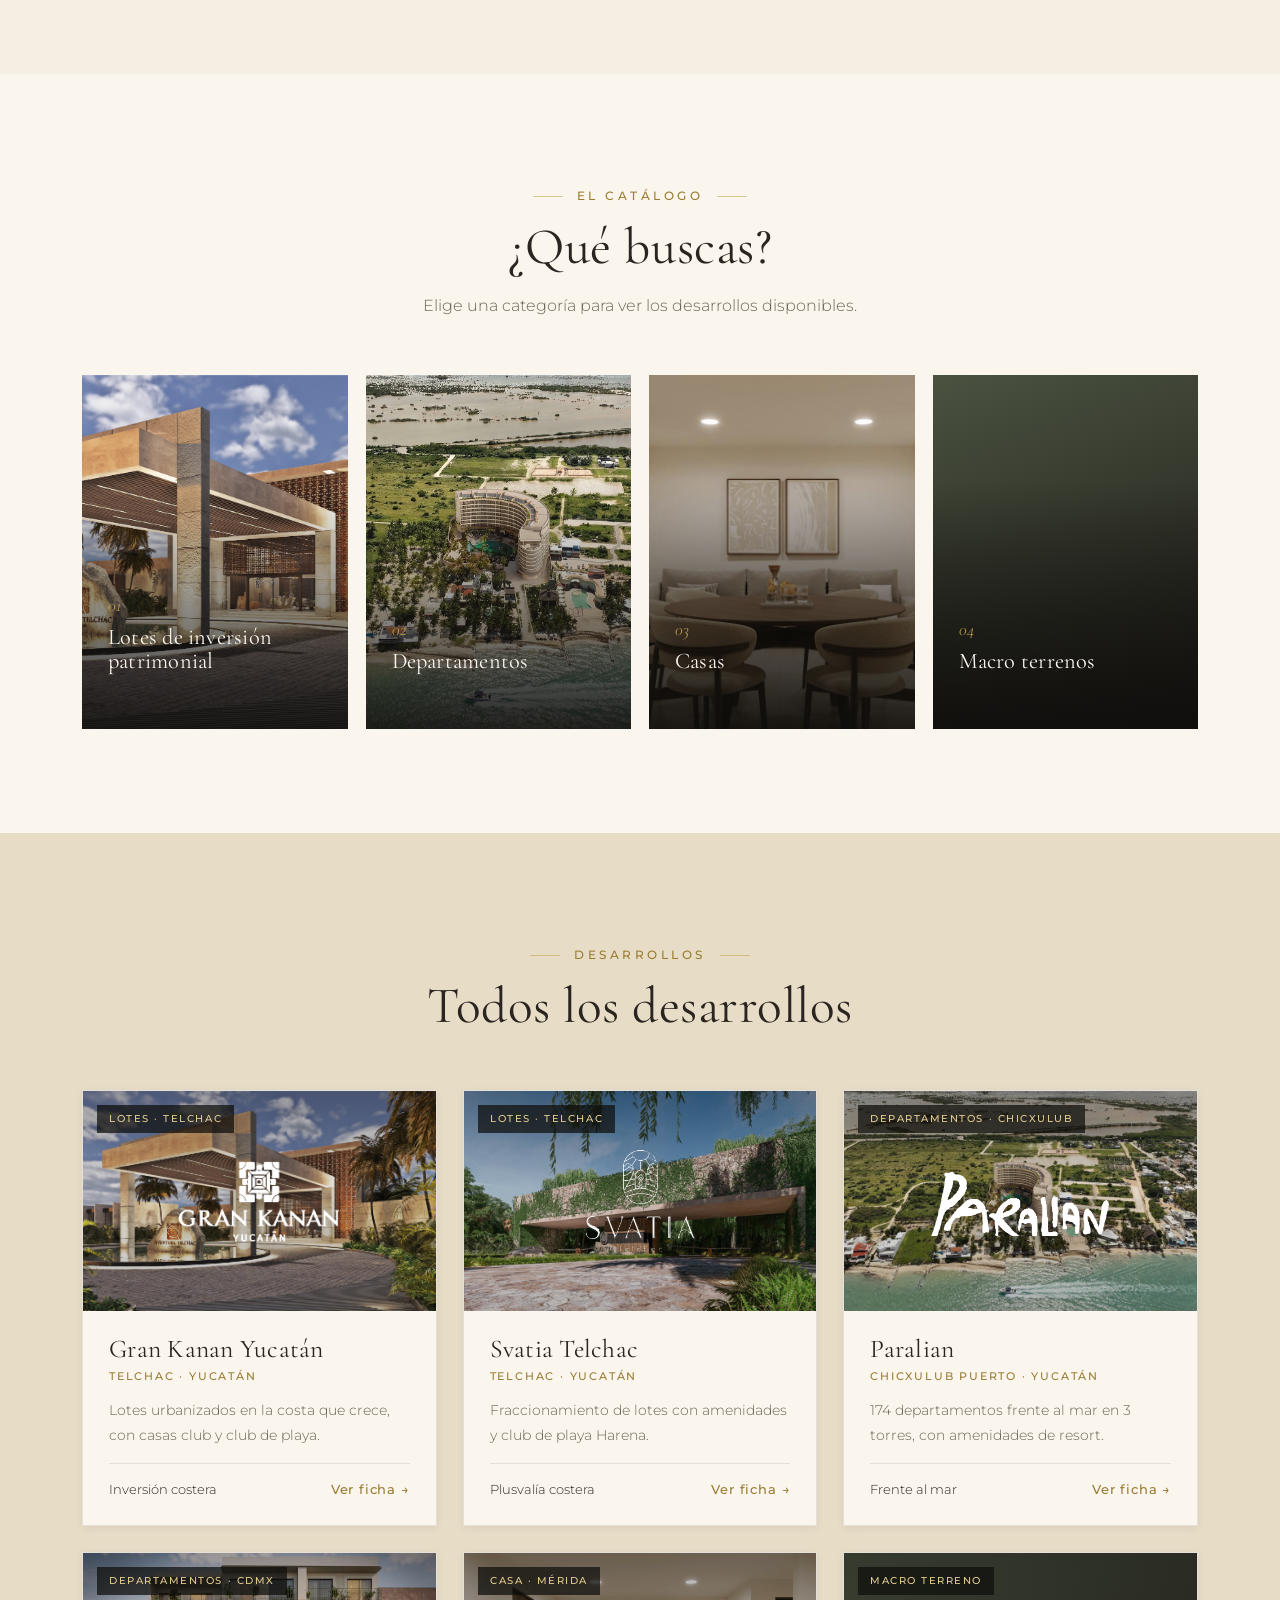
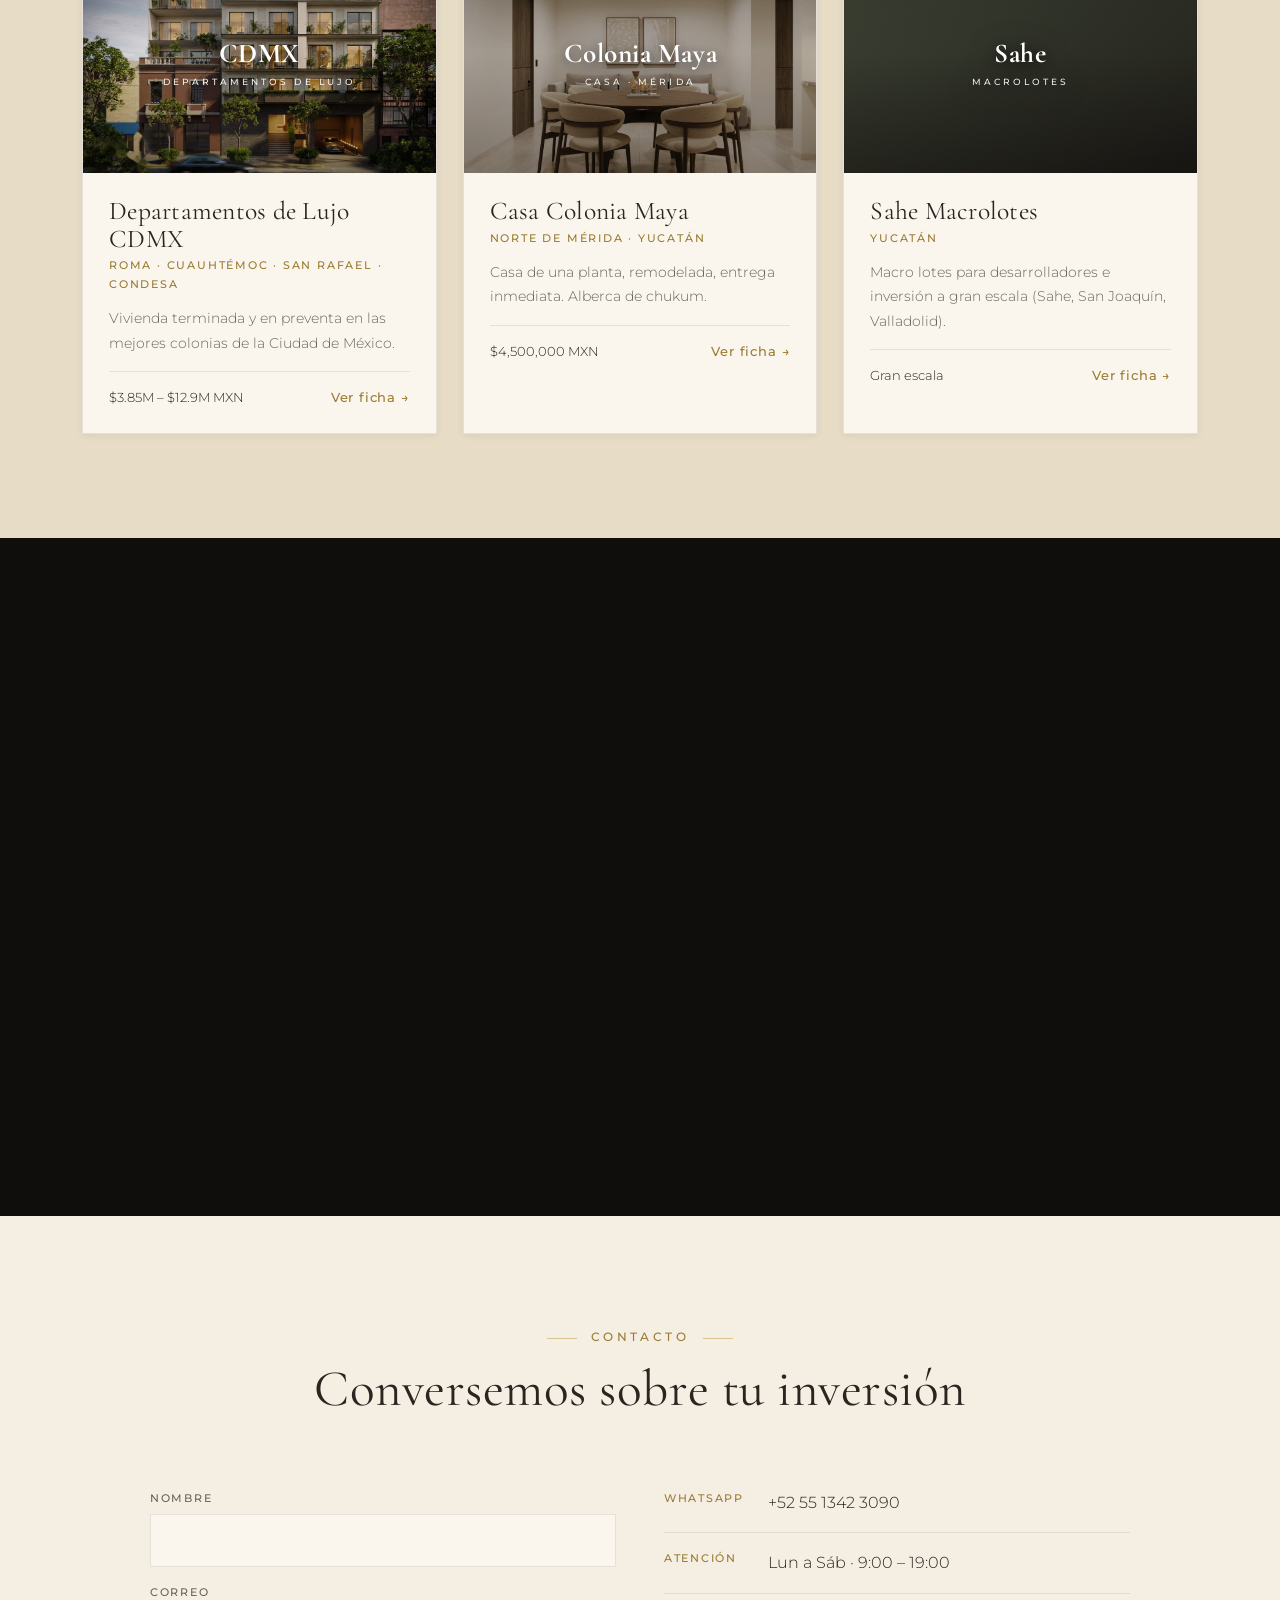
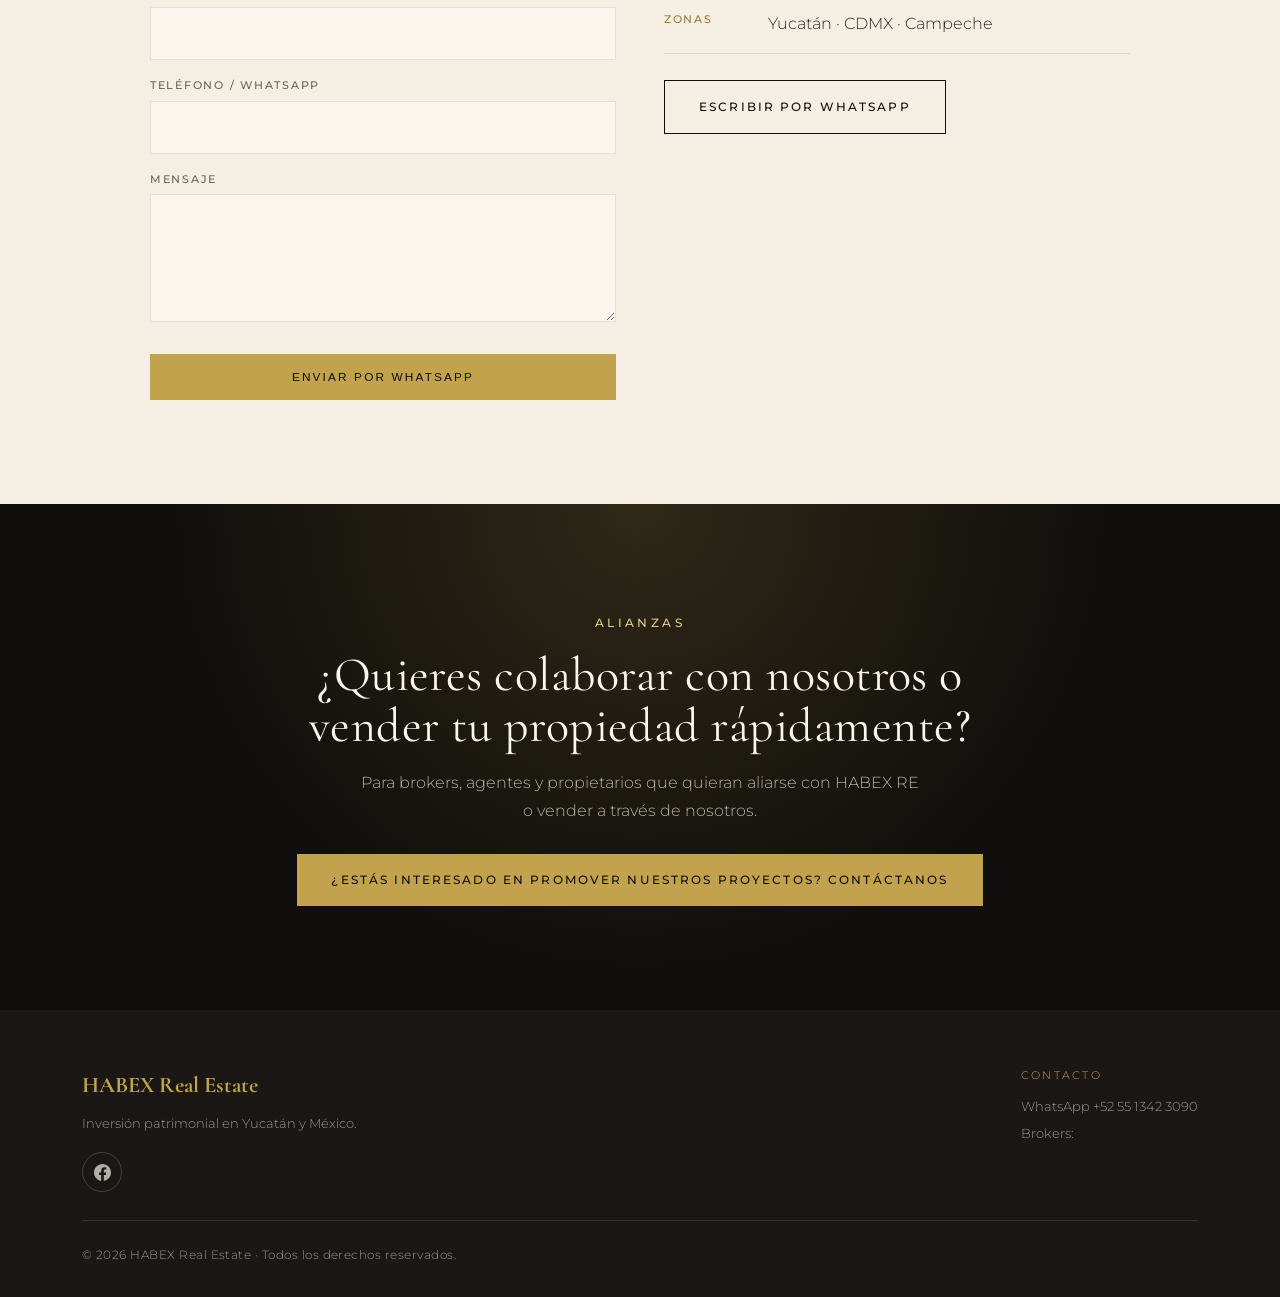
==== commit aab824fd: "Agrega banner de cookies con Consent Mode v2 - Consent por defecto 'denied' en las 8 paginas (GA4 no" ====
--- a/index.html
+++ b/index.html
@@ -14,6 +14,13 @@
 <script>
   window.dataLayer = window.dataLayer || [];
   function gtag(){dataLayer.push(arguments);}
+  gtag('consent', 'default', {
+    ad_storage: 'denied',
+    ad_user_data: 'denied',
+    ad_personalization: 'denied',
+    analytics_storage: 'denied',
+    wait_for_update: 500
+  });
   gtag('js', new Date());
   gtag('config', 'G-JR0H2MDNS7');
 </script>
--- a/assets/css/styles.css
+++ b/assets/css/styles.css
@@ -846,3 +846,32 @@
 .gk-modal .btn-gold{width:100%;justify-content:center;margin-top:8px;padding:16px}
 .gk-modal-mini{margin-top:14px;font-size:.72rem;color:var(--texto2);text-align:center;line-height:1.5}
 @media(max-width:420px){.gk-field-row{grid-template-columns:1fr}}
+
+/* ============ Banner de cookies ============ */
+.cookie-bar{
+  position:fixed;left:50%;bottom:24px;transform:translate(-50%,160%);
+  z-index:9999;width:min(720px,calc(100% - 32px));
+  display:flex;align-items:center;gap:18px;flex-wrap:wrap;
+  background:var(--negro);border:1px solid rgba(194,162,76,.35);
+  border-radius:14px;padding:18px 22px;box-shadow:var(--sh-3);
+  opacity:0;font-family:var(--sans);
+  transition:transform .45s var(--ease),opacity .45s var(--ease);
+}
+.cookie-bar.show{transform:translate(-50%,0);opacity:1}
+.cookie-txt{margin:0;flex:1 1 240px;font-size:.9rem;line-height:1.55;color:var(--arena)}
+.cookie-btns{display:flex;gap:10px;flex:0 0 auto}
+.cookie-btn{
+  cursor:pointer;border-radius:999px;padding:10px 24px;
+  font-family:var(--sans);font-size:.82rem;font-weight:500;letter-spacing:.02em;
+  border:1px solid rgba(231,220,198,.3);background:transparent;color:var(--crema);
+  transition:border-color .25s var(--ease),filter .25s var(--ease)
+}
+.cookie-btn:hover{border-color:var(--dorado)}
+.cookie-accept{background:var(--oro-grad);border-color:transparent;color:var(--negro);font-weight:600}
+.cookie-accept:hover{filter:brightness(1.06)}
+@media(max-width:520px){
+  .cookie-bar{bottom:0;left:0;transform:translateY(160%);width:100%;border-radius:14px 14px 0 0}
+  .cookie-bar.show{transform:translateY(0)}
+  .cookie-btns{width:100%}
+  .cookie-btn{flex:1}
+}
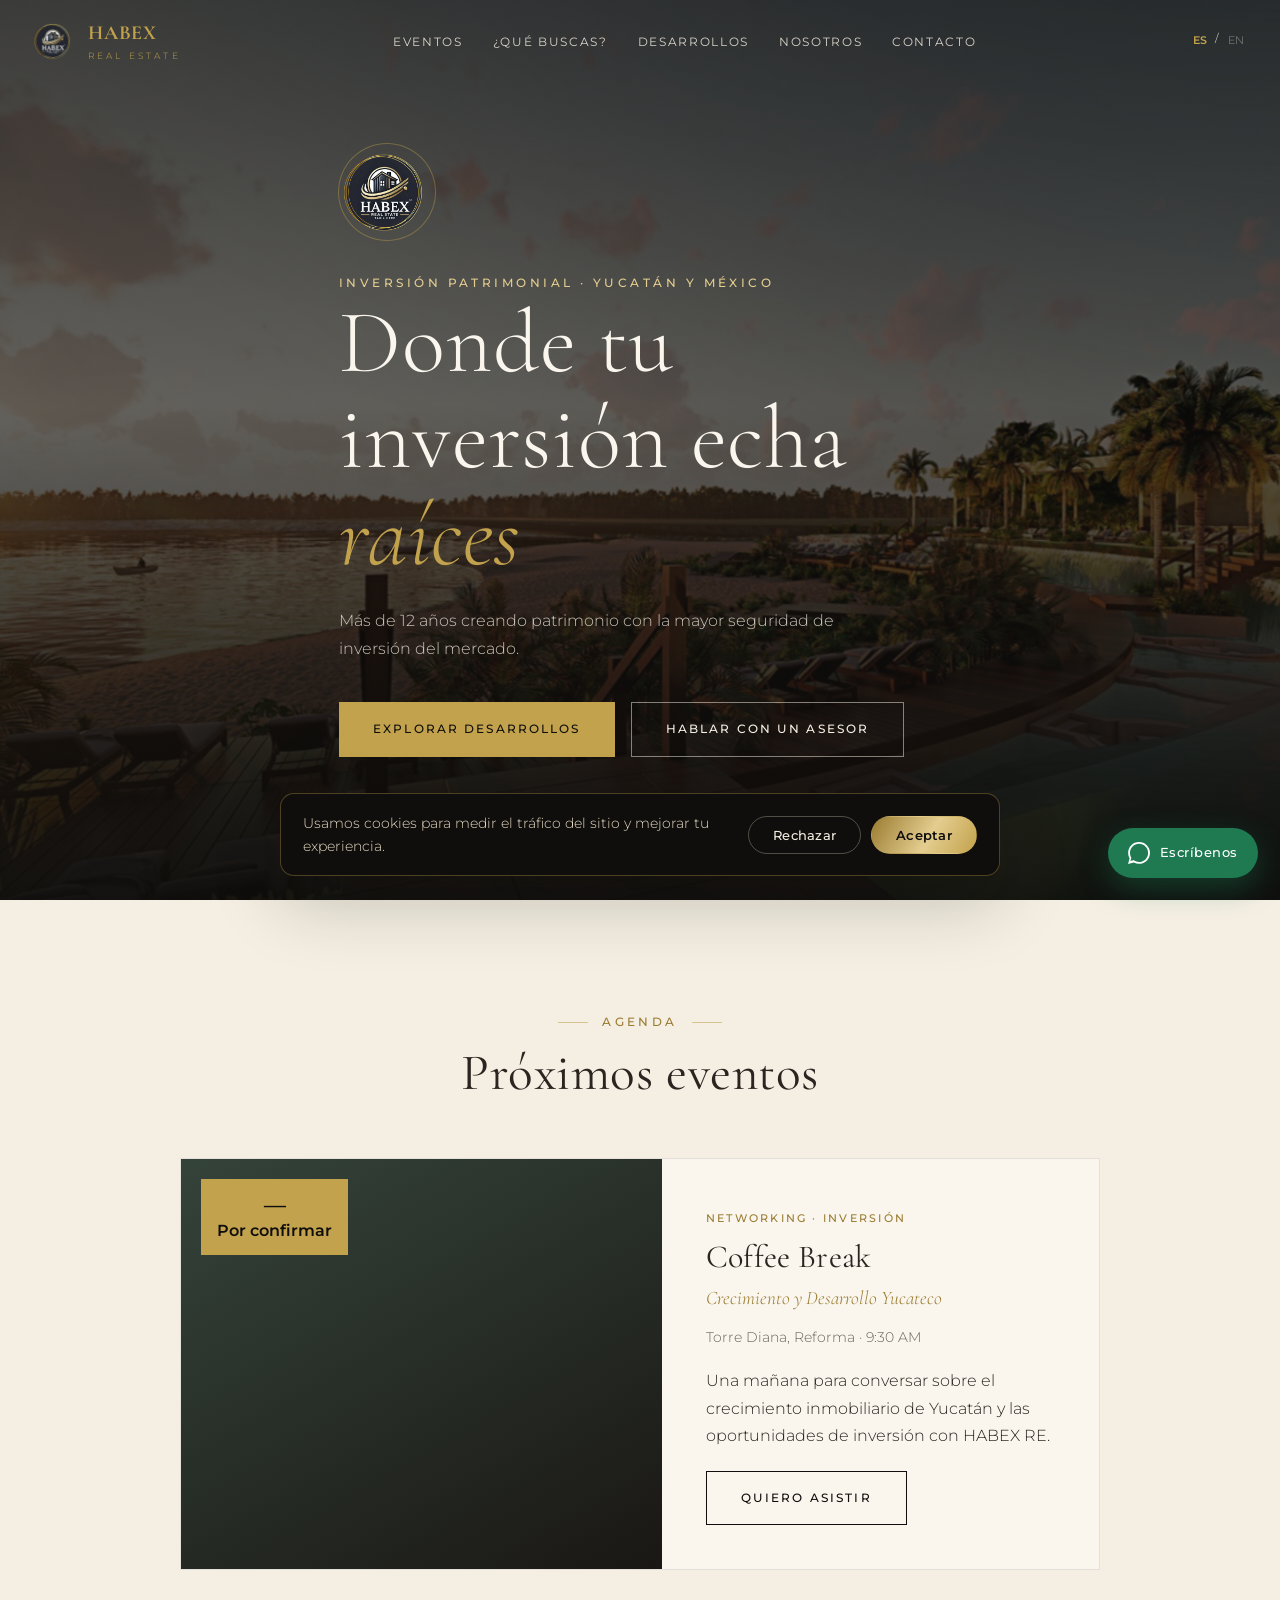
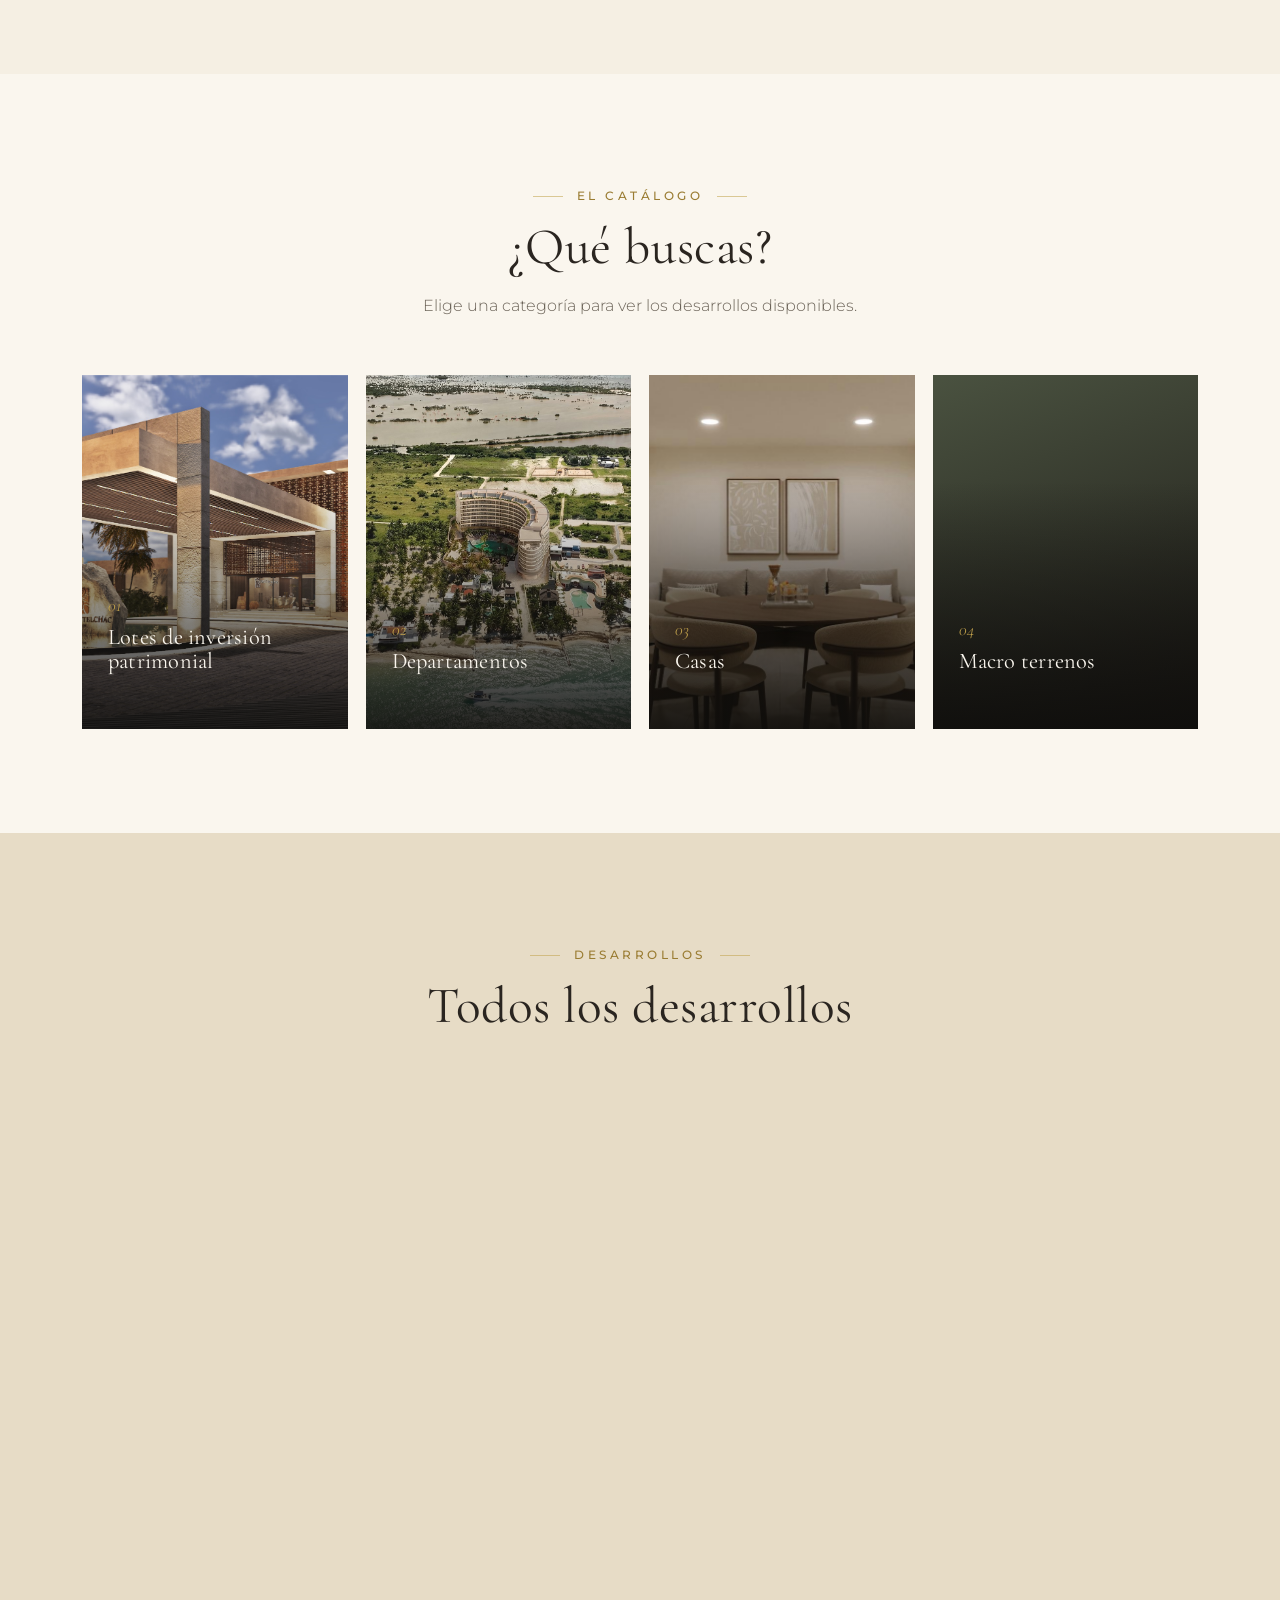
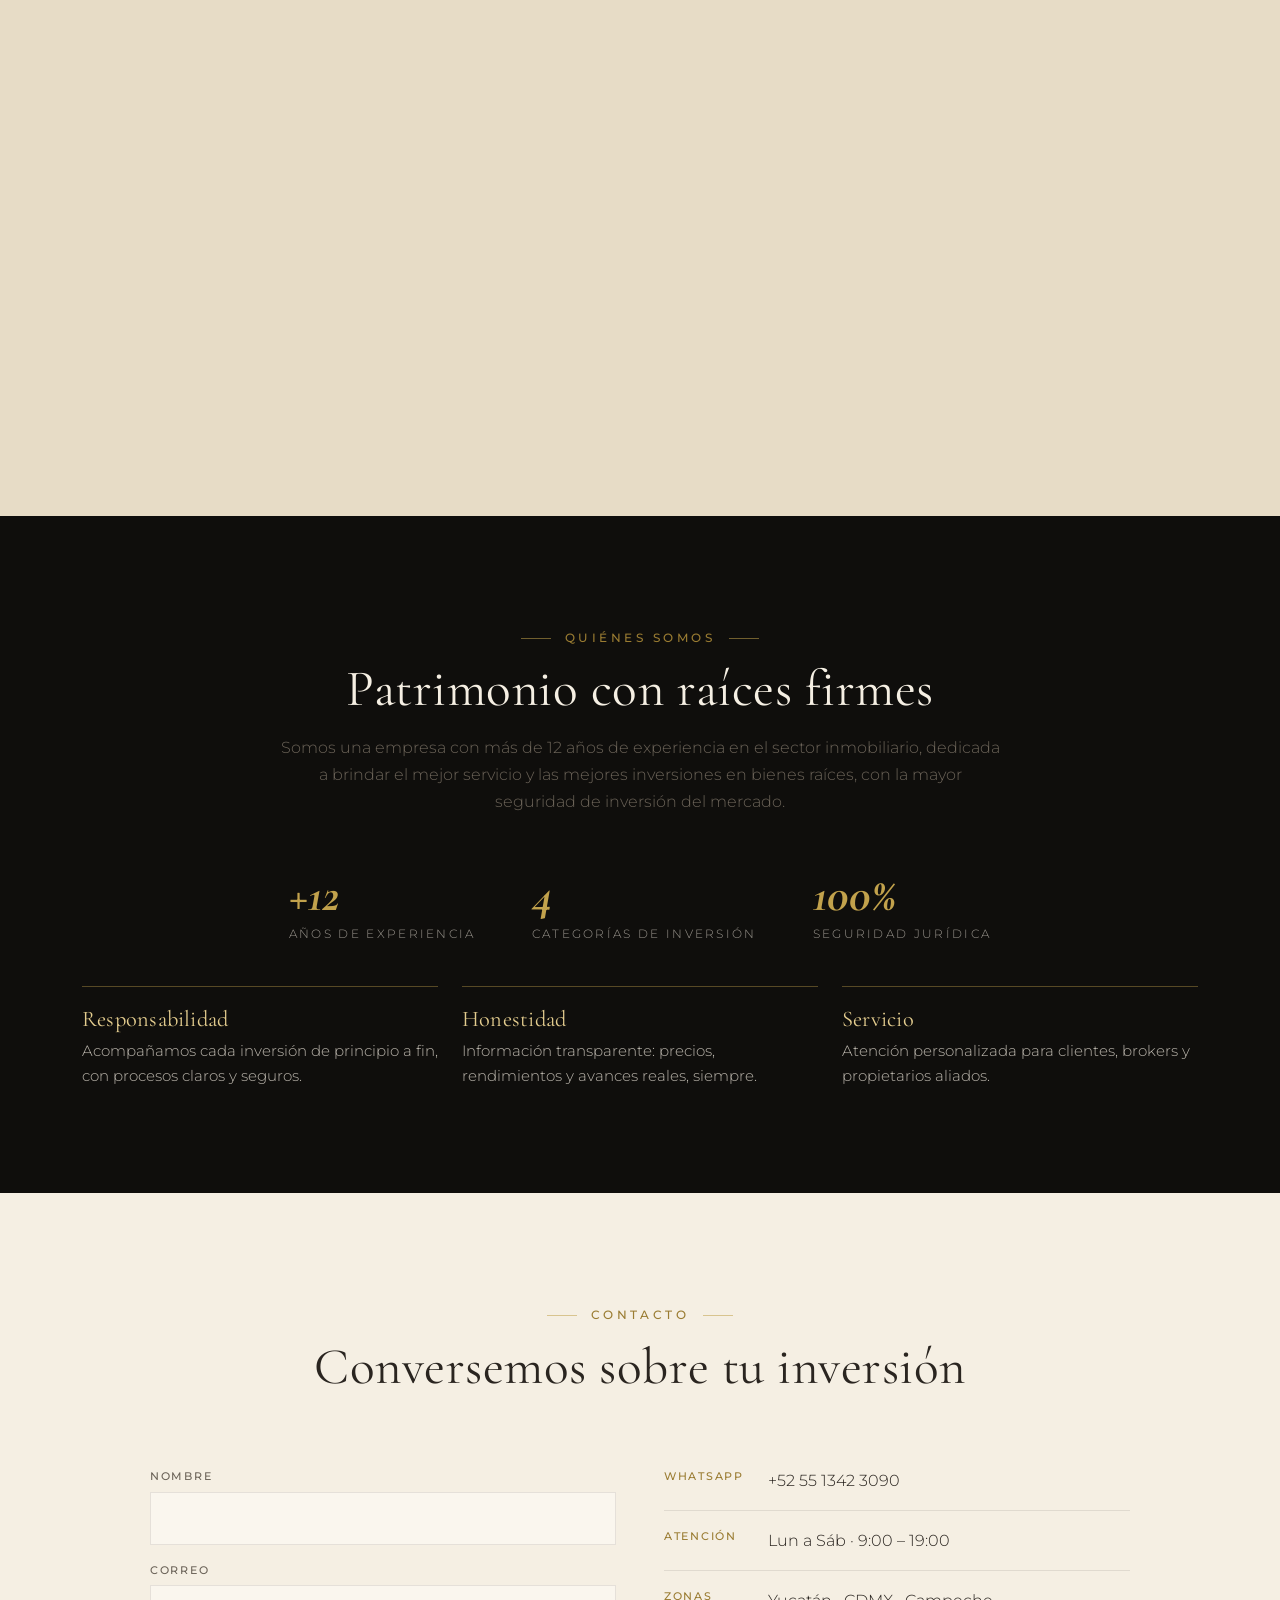
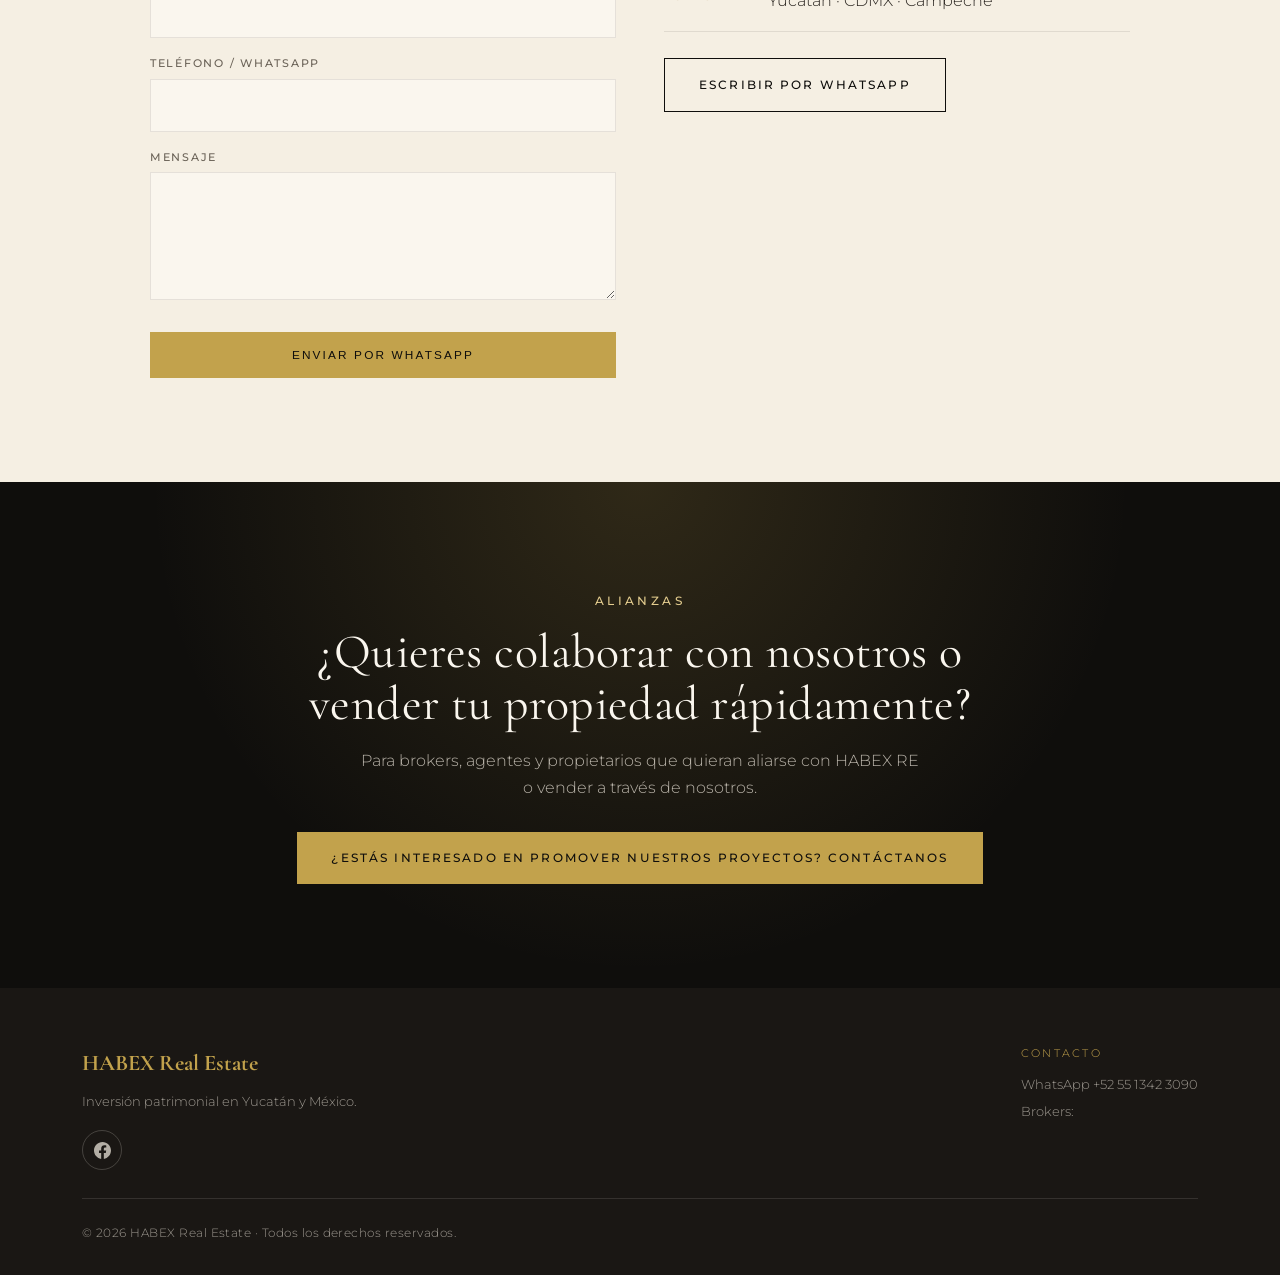
==== commit b5a68cbd: "Oculta los departamentos de CDMX Quita la tarjeta del catálogo; la ficha redirige al catálogo con no" ====
--- a/index.html
+++ b/index.html
@@ -167,16 +167,6 @@
         </div>
       </article>
 
-      <article class="devcard reveal" data-cat="departamentos">
-        <a href="pages/desarrollo-cdmx.html"><div class="img" style="background-image:url('assets/img/cdmx/cdmx-01.jpg')"><span class="pill" data-es="Departamentos · CDMX" data-en="Apartments · CDMX">Departamentos · CDMX</span><span class="dev-logo txt"><b>CDMX</b><span data-es="Departamentos de lujo" data-en="Luxury apartments">Departamentos de lujo</span></span></div></a>
-        <div class="body">
-          <h3 data-es="Departamentos de Lujo CDMX" data-en="Luxury Apartments CDMX">Departamentos de Lujo CDMX</h3>
-          <div class="loc">Roma · Cuauhtémoc · San Rafael · Condesa</div>
-          <p class="desc" data-es="Vivienda terminada y en preventa en las mejores colonias de la Ciudad de México." data-en="Move-in-ready and presale homes in Mexico City's best neighborhoods.">Vivienda terminada y en preventa en las mejores colonias de la Ciudad de México.</p>
-          <div class="row"><span>$3.85M – $12.9M MXN</span><a class="more" href="pages/desarrollo-cdmx.html" data-es="Ver ficha →" data-en="View details →">Ver ficha →</a></div>
-        </div>
-      </article>
-
       <article class="devcard reveal" data-cat="casas">
         <a href="pages/desarrollo-colonia-maya.html"><div class="img" style="background-image:url('assets/img/casa-colonia-maya/colonia-maya-01.png')"><span class="pill" data-es="Casa · Mérida" data-en="House · Mérida">Casa · Mérida</span><span class="dev-logo txt"><b>Colonia Maya</b><span data-es="Casa · Mérida" data-en="House · Mérida">Casa · Mérida</span></span></div></a>
         <div class="body">
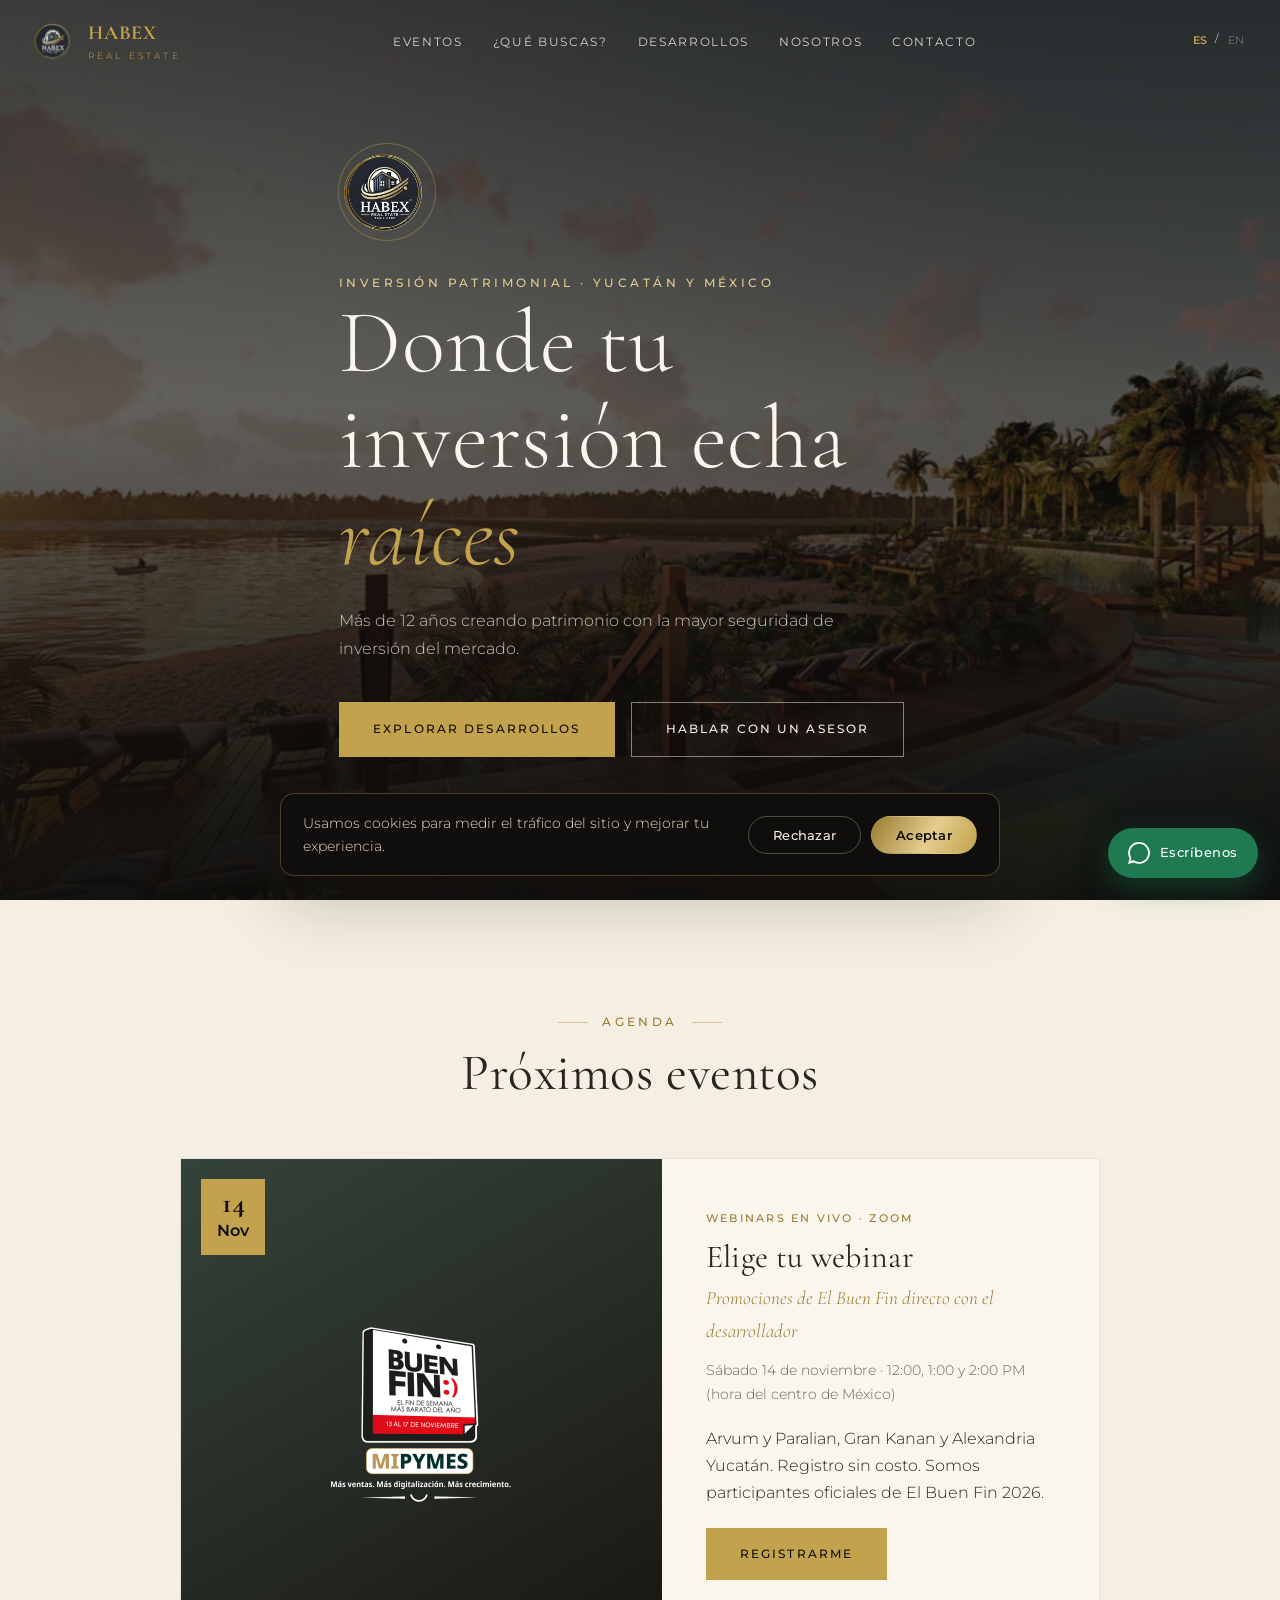
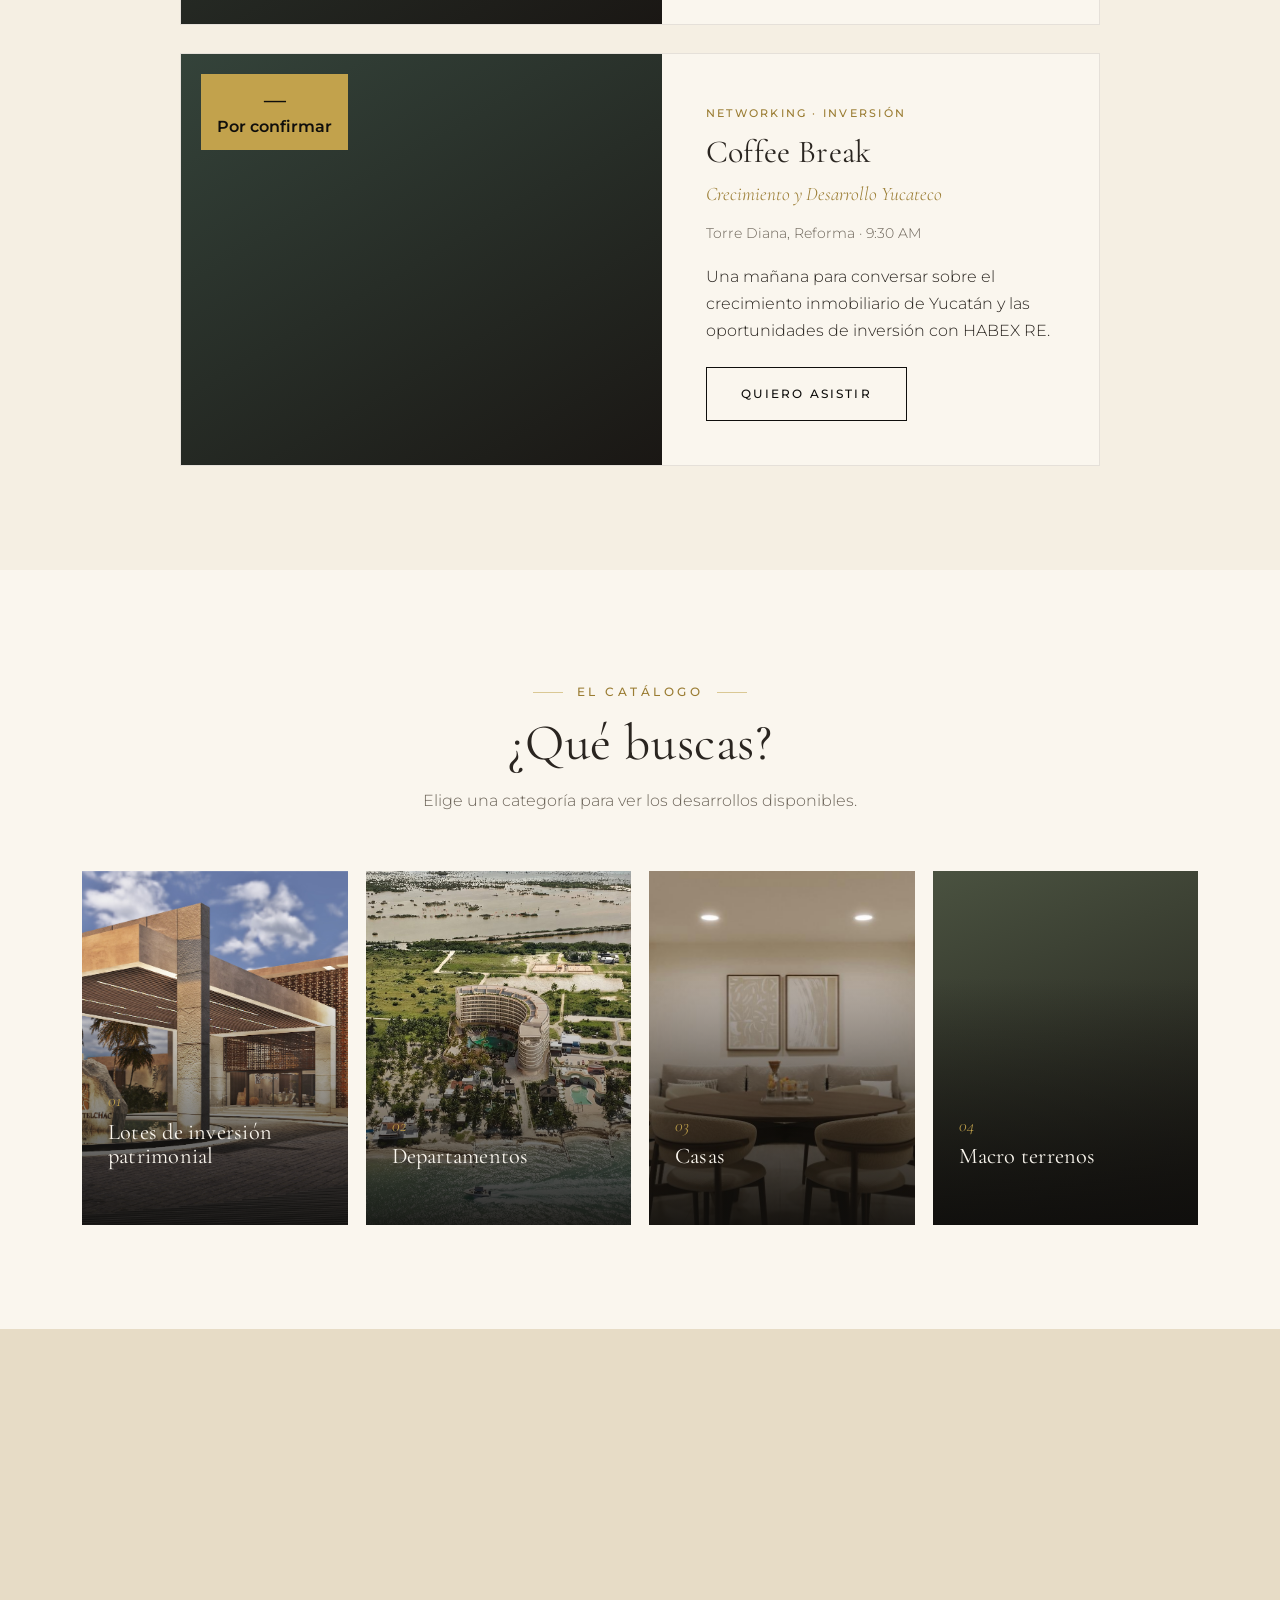
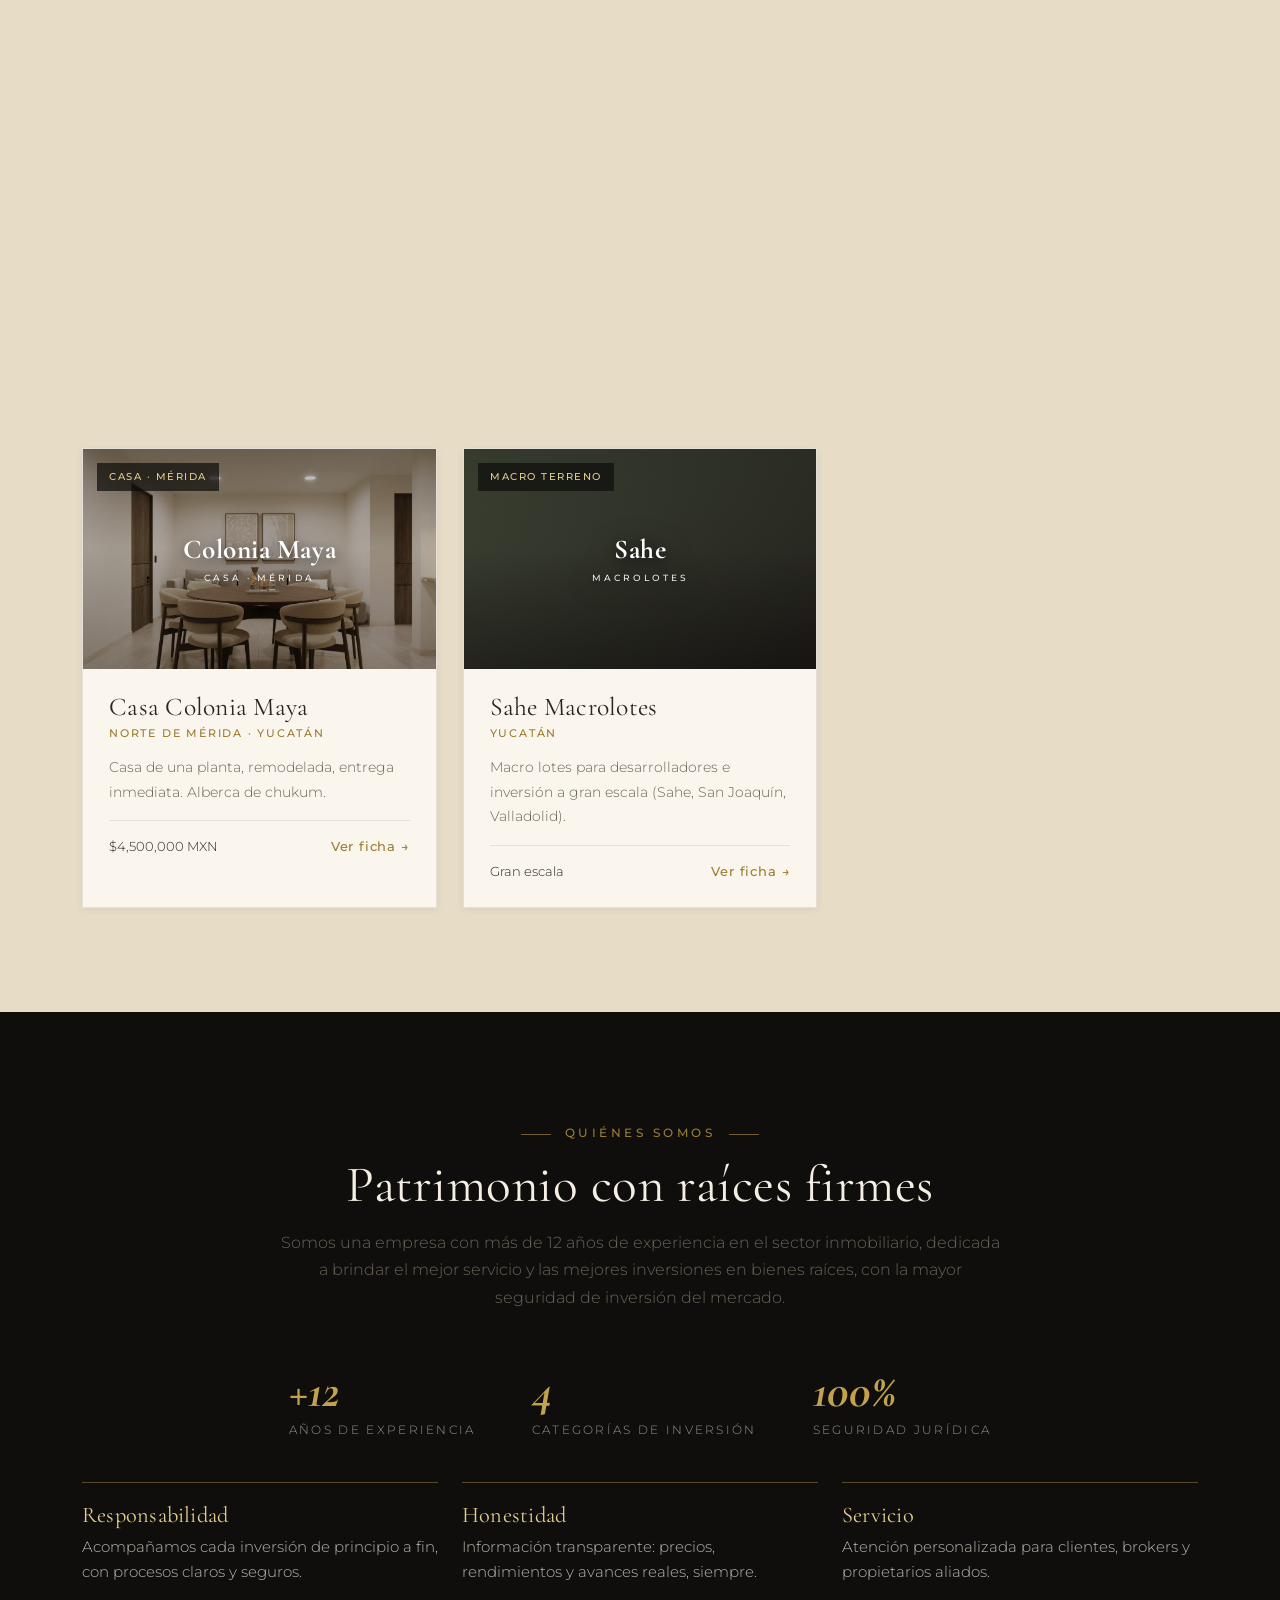
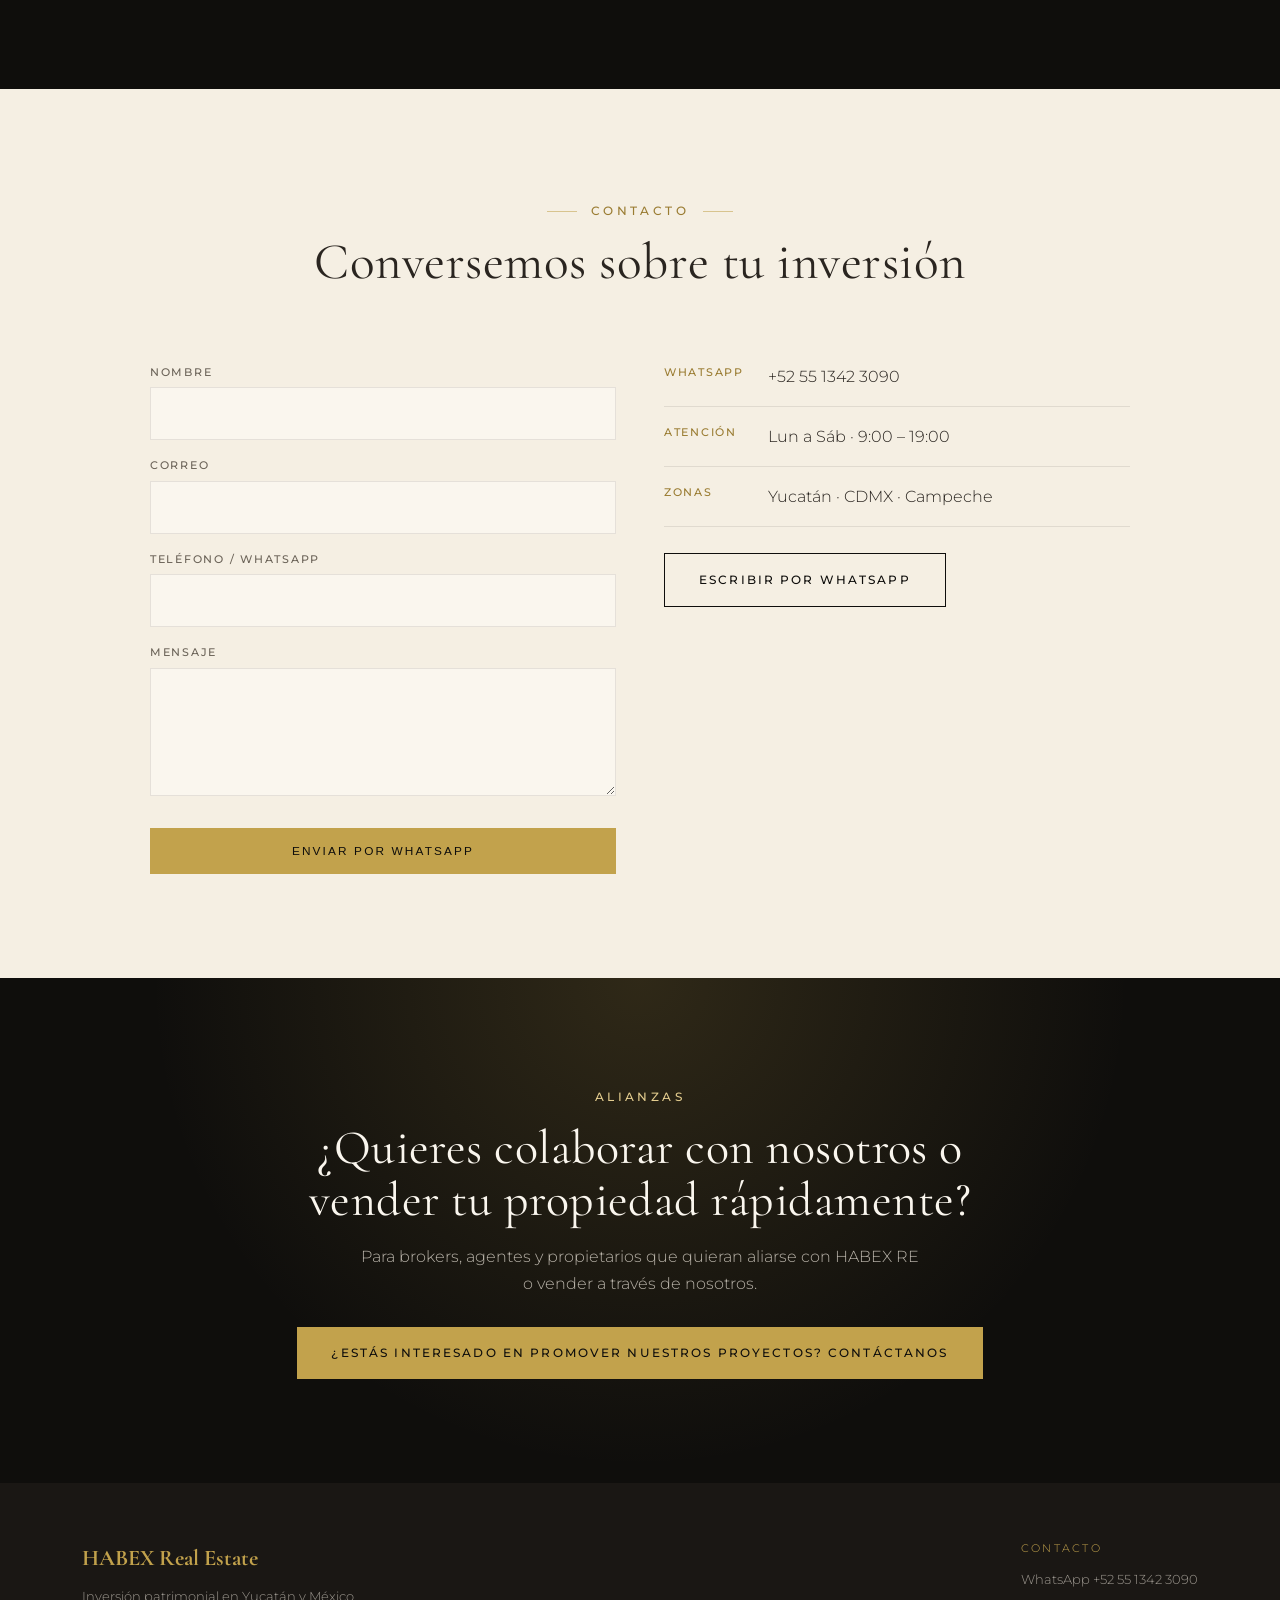
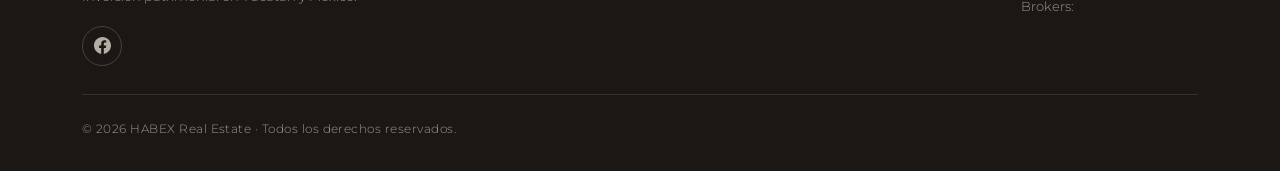
==== commit 8b9e2eea: "Landing de los webinars de El Buen Fin 2026 y tarjeta en el inicio Co-Authored-By: Claude Opus 5.5 <" ====
--- a/index.html
+++ b/index.html
@@ -75,6 +75,22 @@
       <span class="eyebrow" data-es="Agenda" data-en="Calendar">Agenda</span>
       <h2 data-es="Próximos eventos" data-en="Upcoming events">Próximos eventos</h2>
     </div>
+    <!-- El Buen Fin 2026: webinars del sábado 14 de noviembre (landing pages/buenfin.html).
+         Quitar esta tarjeta después del 17 de noviembre. -->
+    <div class="event reveal" style="margin-bottom:28px">
+      <div class="img" style="display:grid;place-items:center;padding:70px 20px 24px">
+        <div class="date"><b>14</b><span data-es="Nov" data-en="Nov">Nov</span></div>
+        <a href="pages/buenfin.html#buen-fin"><img src="assets/img/buenfin/buen-fin-mipymes-2026-vertical.png" alt="El Buen Fin 2026 · MIPYMES" width="180" height="175" loading="lazy"></a>
+      </div>
+      <div class="body">
+        <span class="tag" data-es="Webinars en vivo · Zoom" data-en="Live webinars · Zoom">Webinars en vivo · Zoom</span>
+        <h3 data-es="Elige tu webinar" data-en="Choose your webinar">Elige tu webinar</h3>
+        <p style="font-family:var(--serif);font-style:italic;font-size:1.2rem;color:var(--dorado-oscuro);margin-bottom:10px" data-es="Promociones de El Buen Fin directo con el desarrollador" data-en="El Buen Fin offers straight from the developer">Promociones de El Buen Fin directo con el desarrollador</p>
+        <div class="where" data-es="Sábado 14 de noviembre · 12:00, 1:00 y 2:00 PM (hora del centro de México)" data-en="Saturday, November 14 · 12:00, 1:00 and 2:00 PM (Mexico City time)">Sábado 14 de noviembre · 12:00, 1:00 y 2:00 PM (hora del centro de México)</div>
+        <p data-es="Arvum y Paralian, Gran Kanan y Alexandria Yucatán. Registro sin costo. Somos participantes oficiales de El Buen Fin 2026." data-en="Arvum &amp; Paralian, Gran Kanan and Alexandria Yucatán. Free registration. We are official El Buen Fin 2026 participants.">Arvum y Paralian, Gran Kanan y Alexandria Yucatán. Registro sin costo. Somos participantes oficiales de El Buen Fin 2026.</p>
+        <a href="pages/buenfin.html" class="btn btn-gold" style="margin-top:22px" data-es="Registrarme" data-en="Sign up">Registrarme</a>
+      </div>
+    </div>
     <div class="event reveal">
       <div class="img">
         <div class="date"><b>—</b><span data-es="Por confirmar" data-en="TBC">Por confirmar</span></div>
